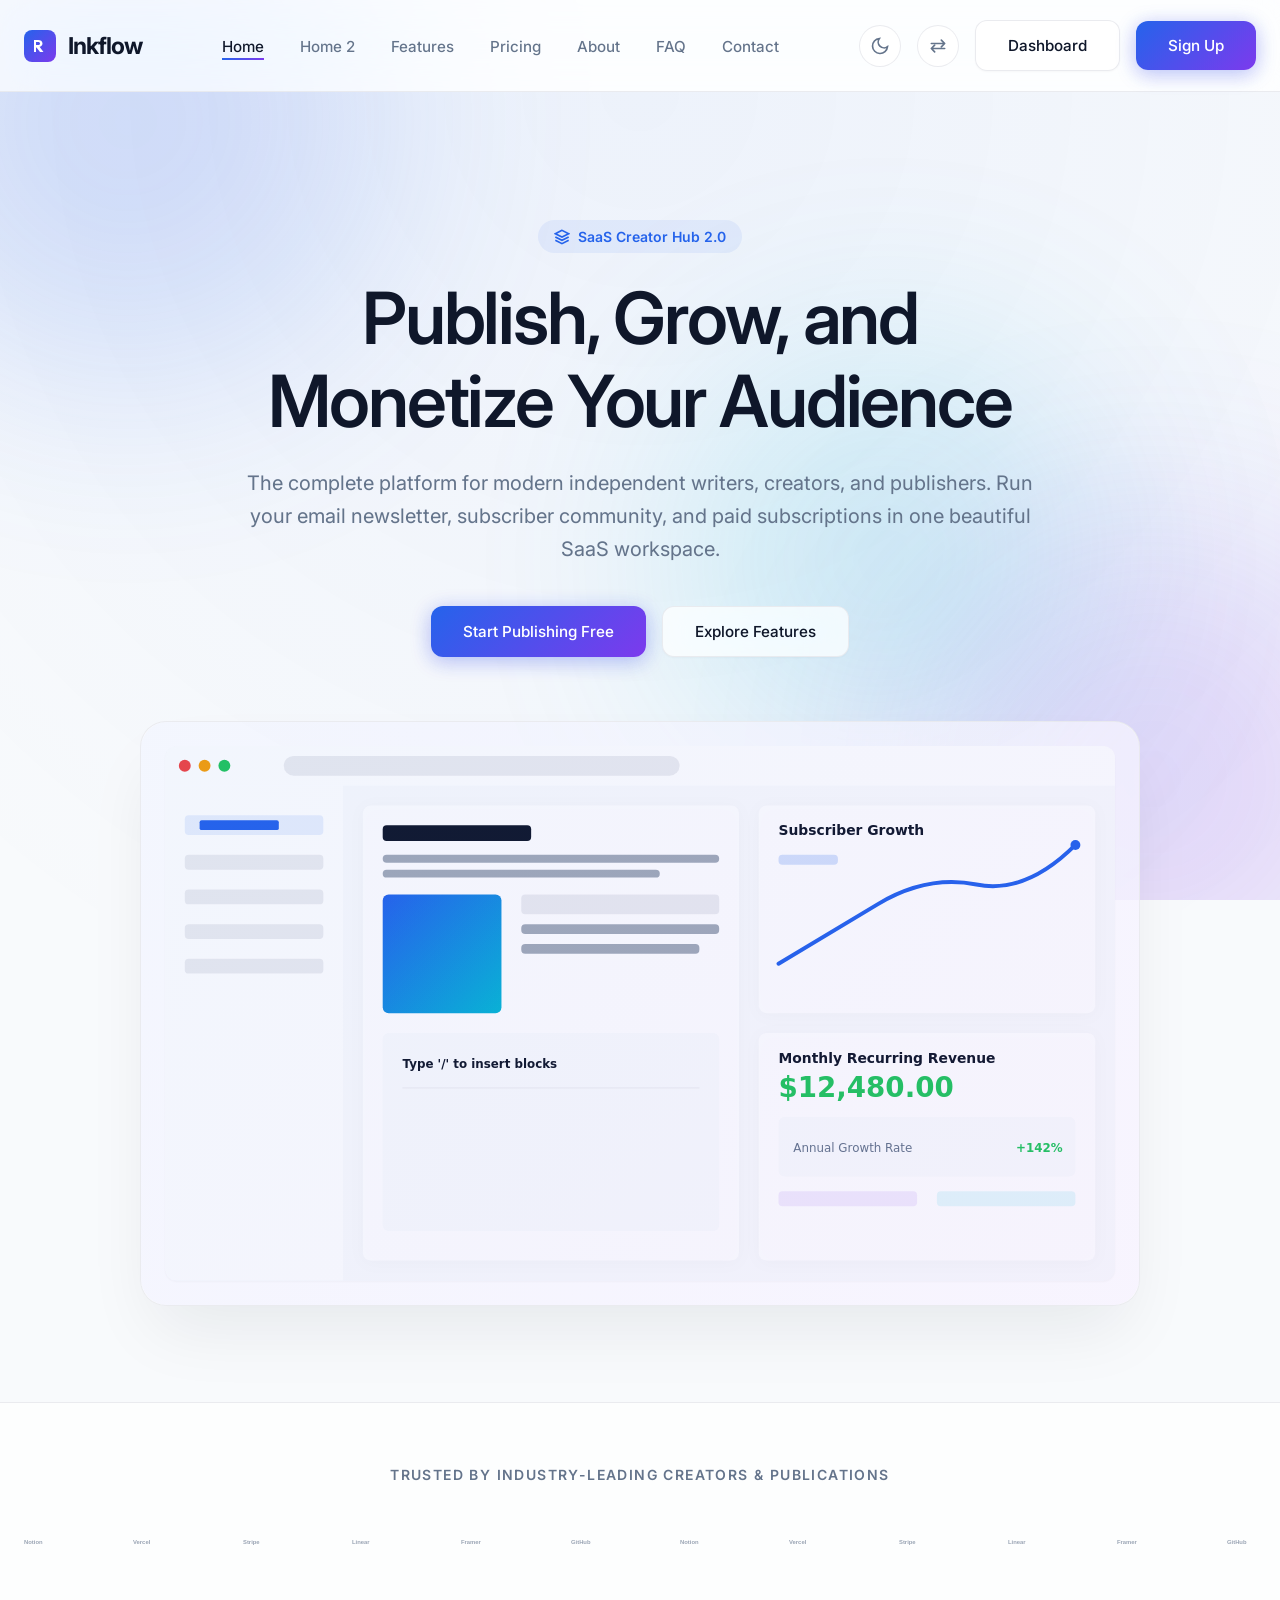
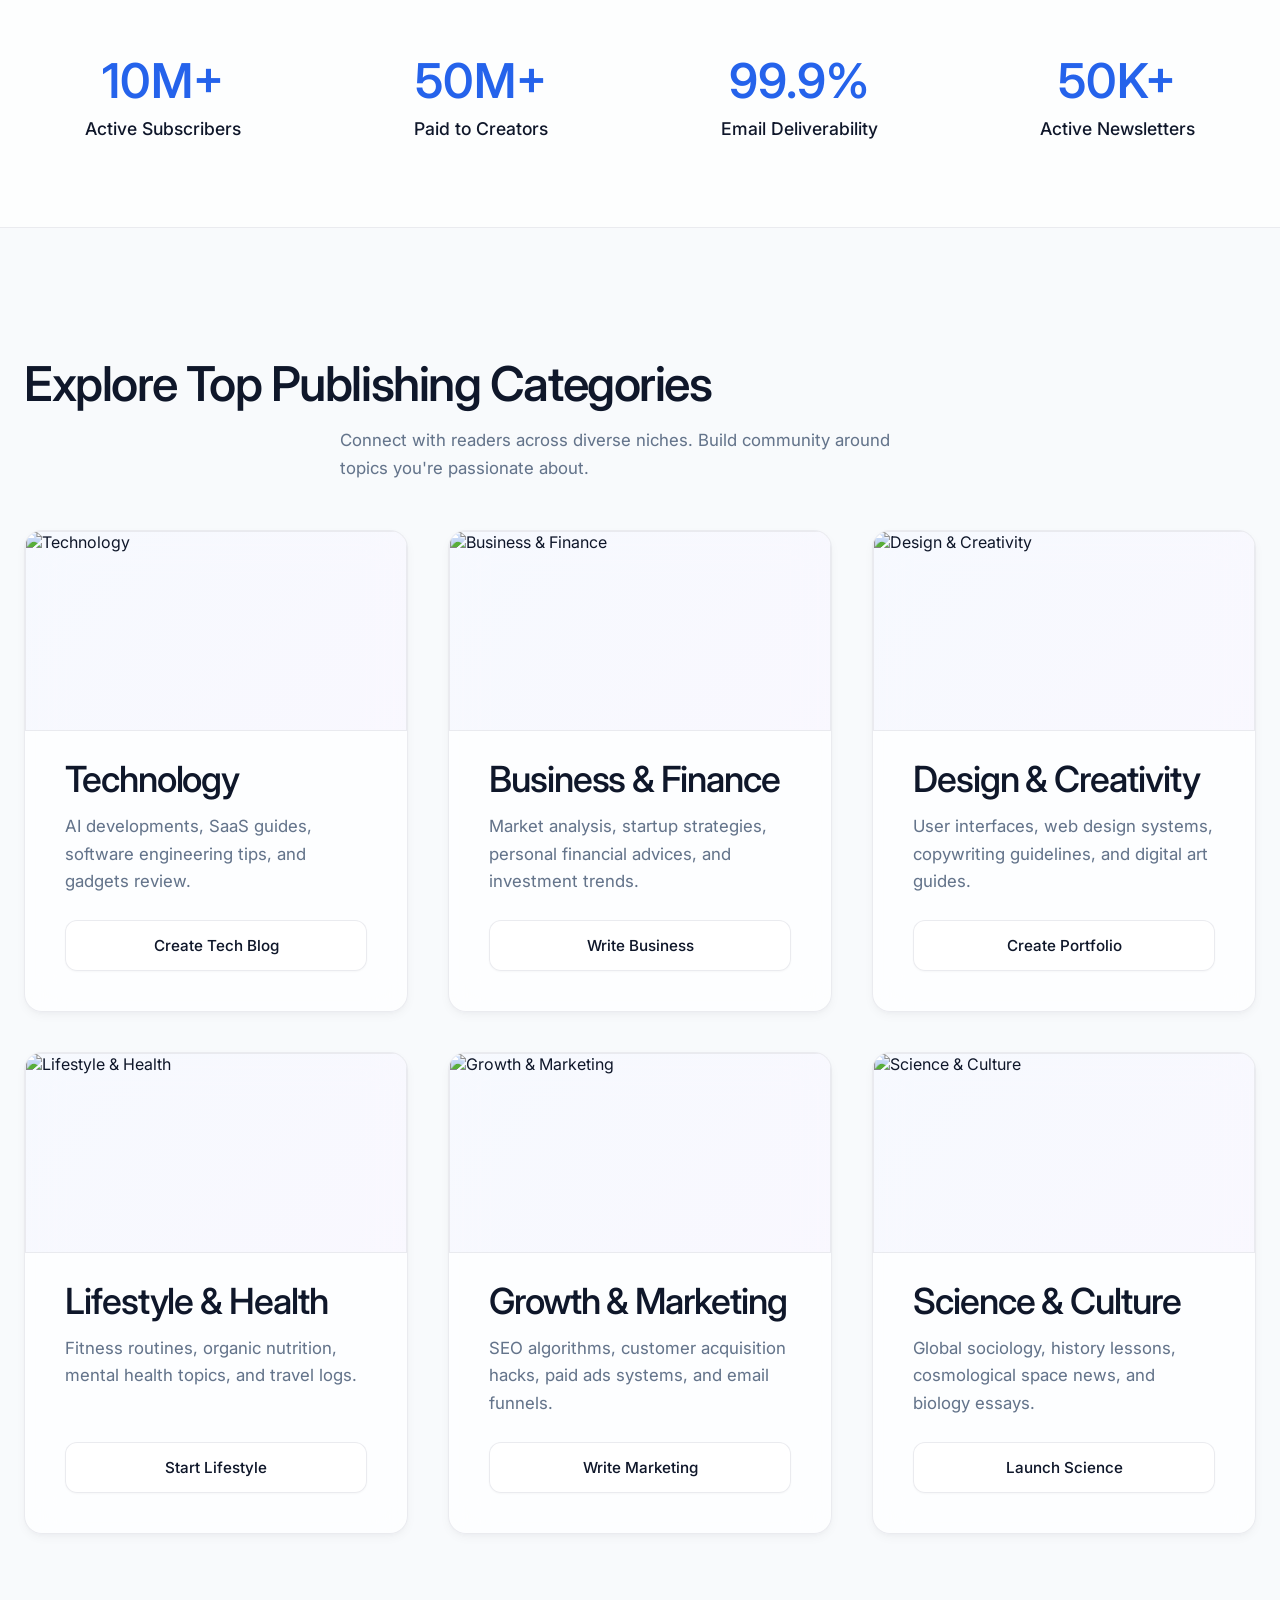
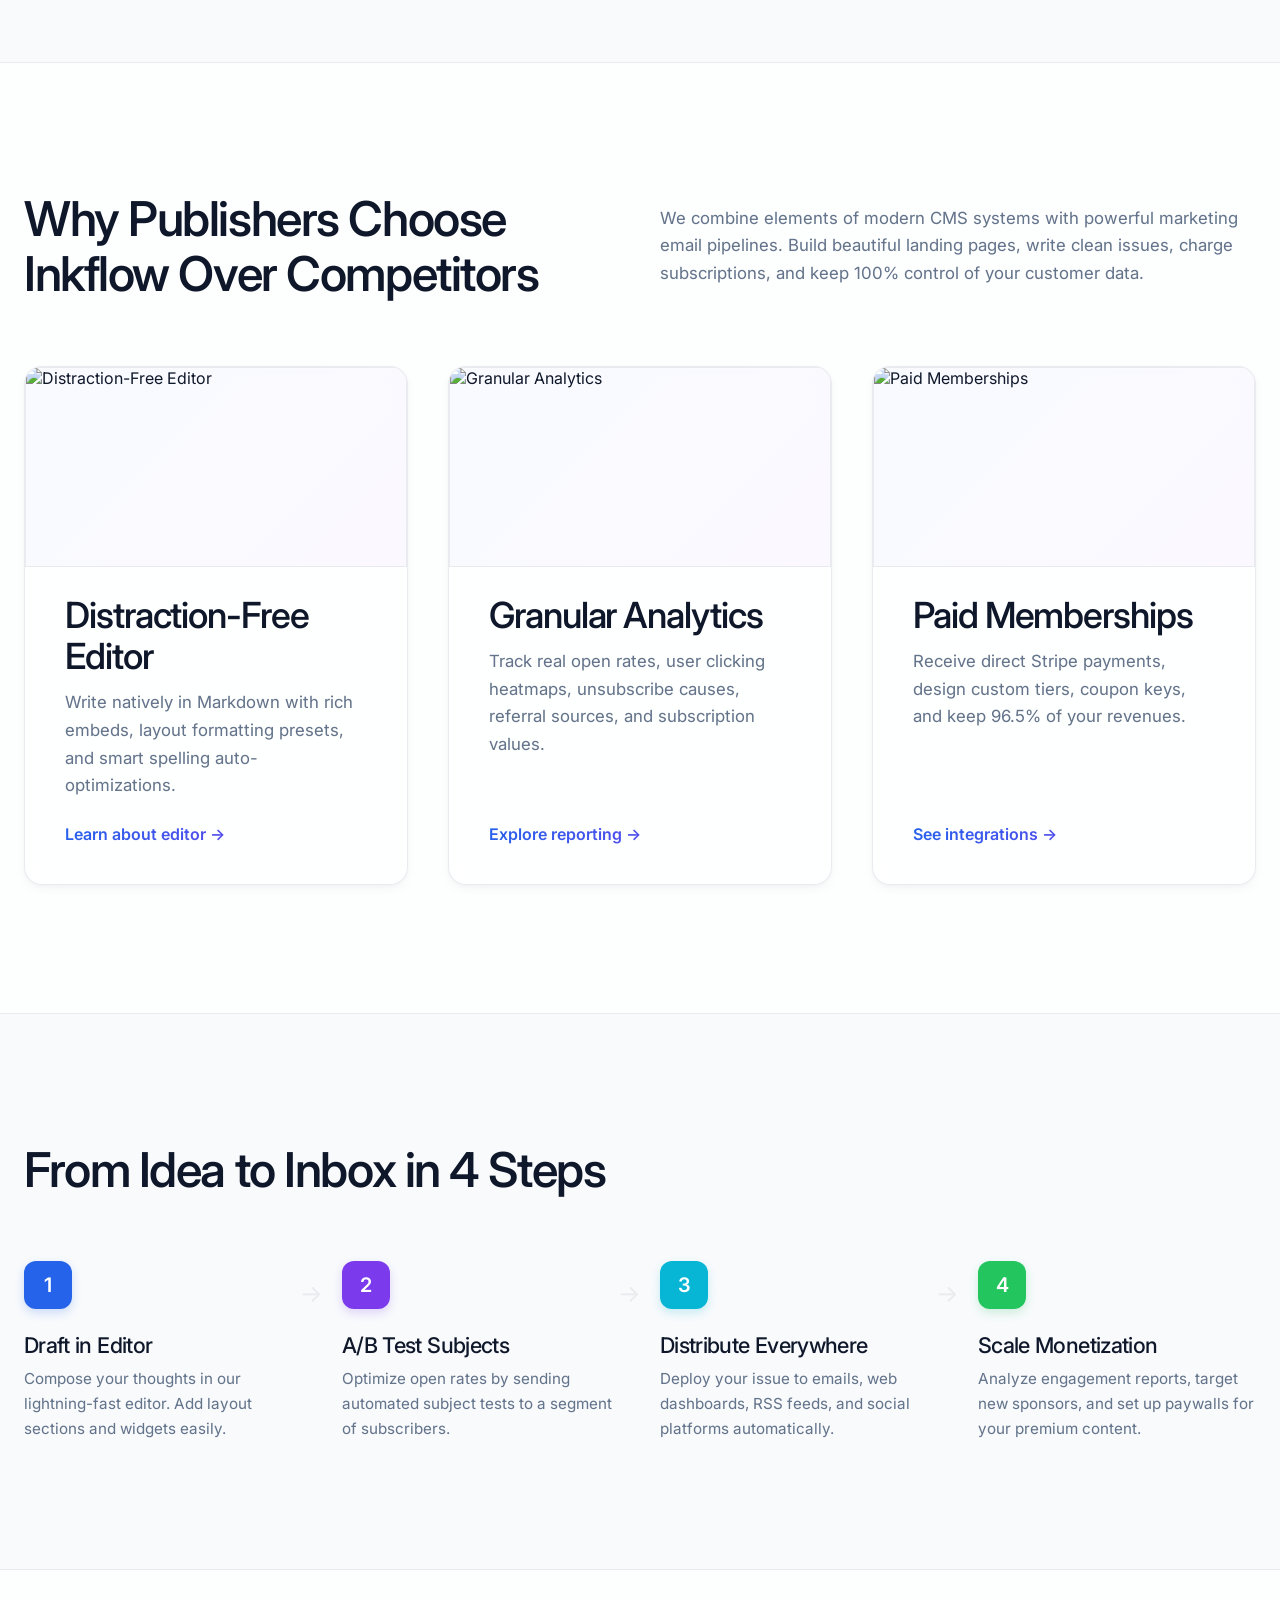
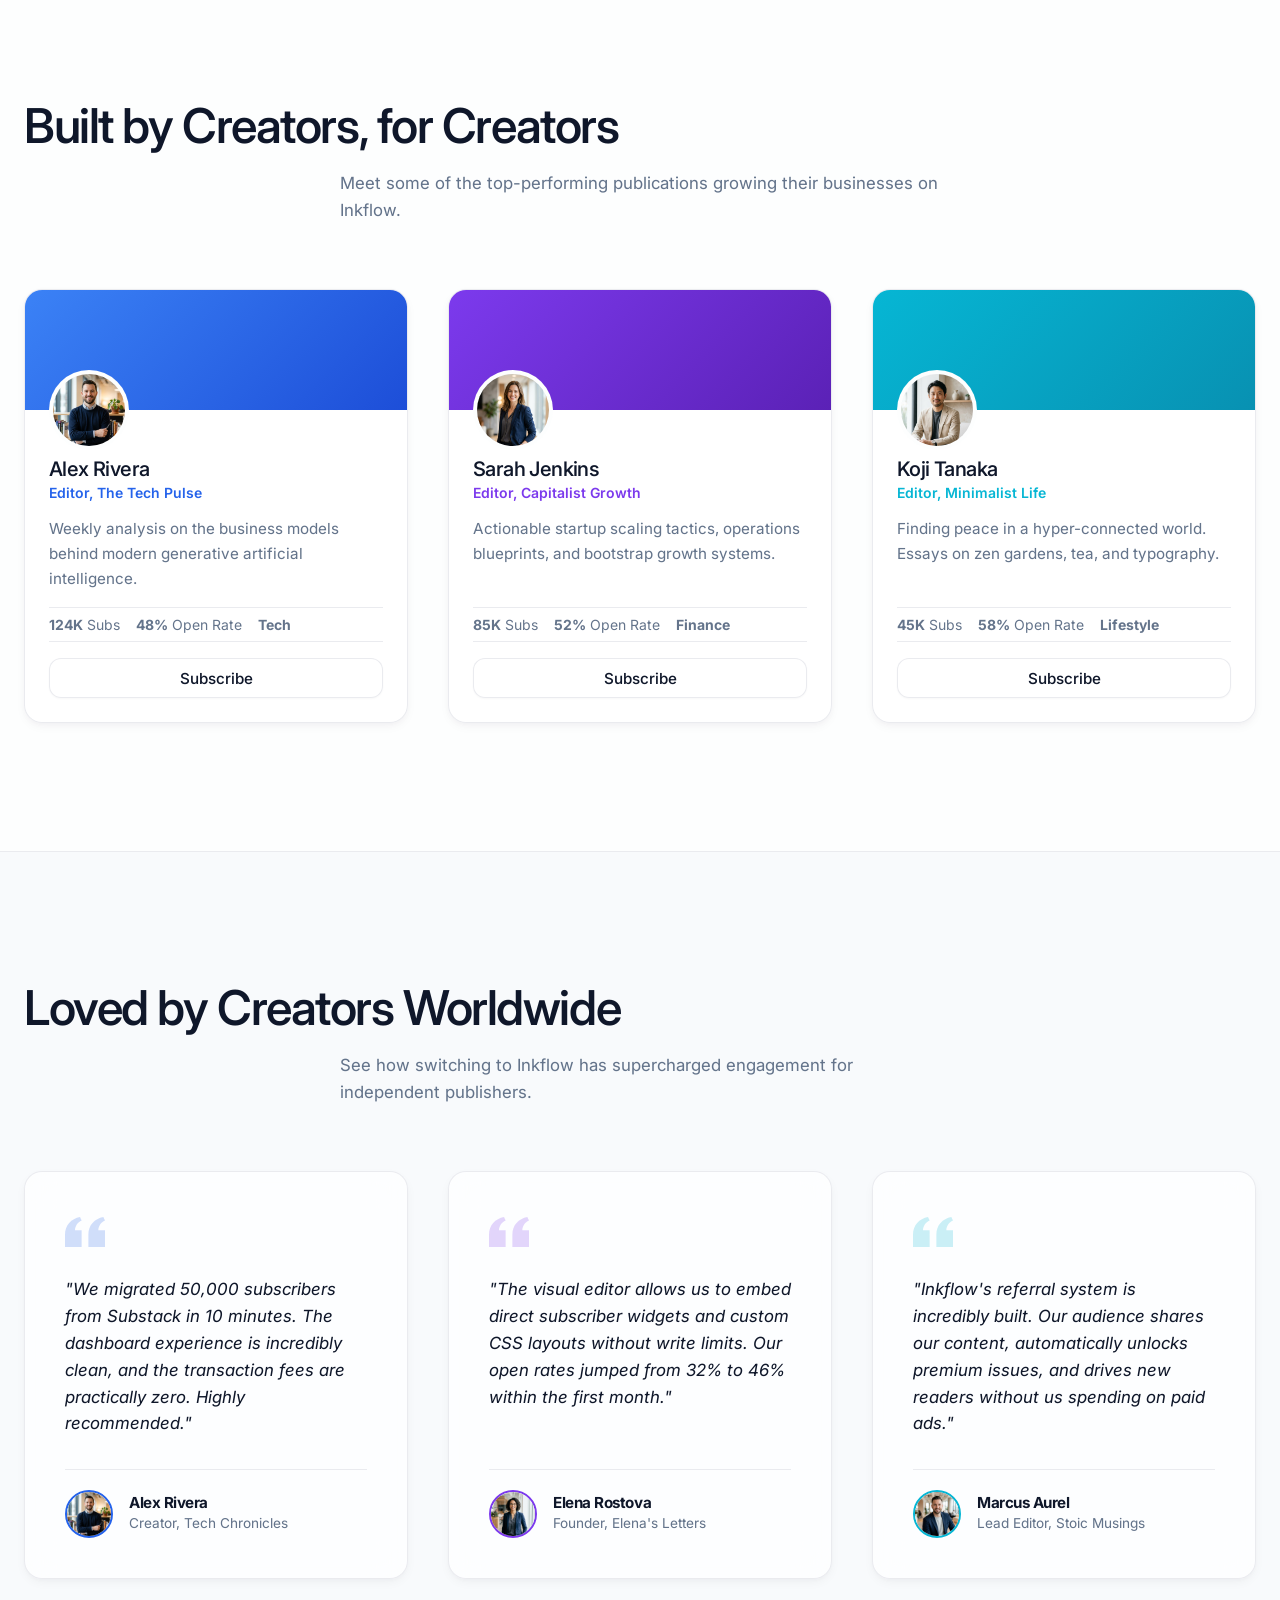
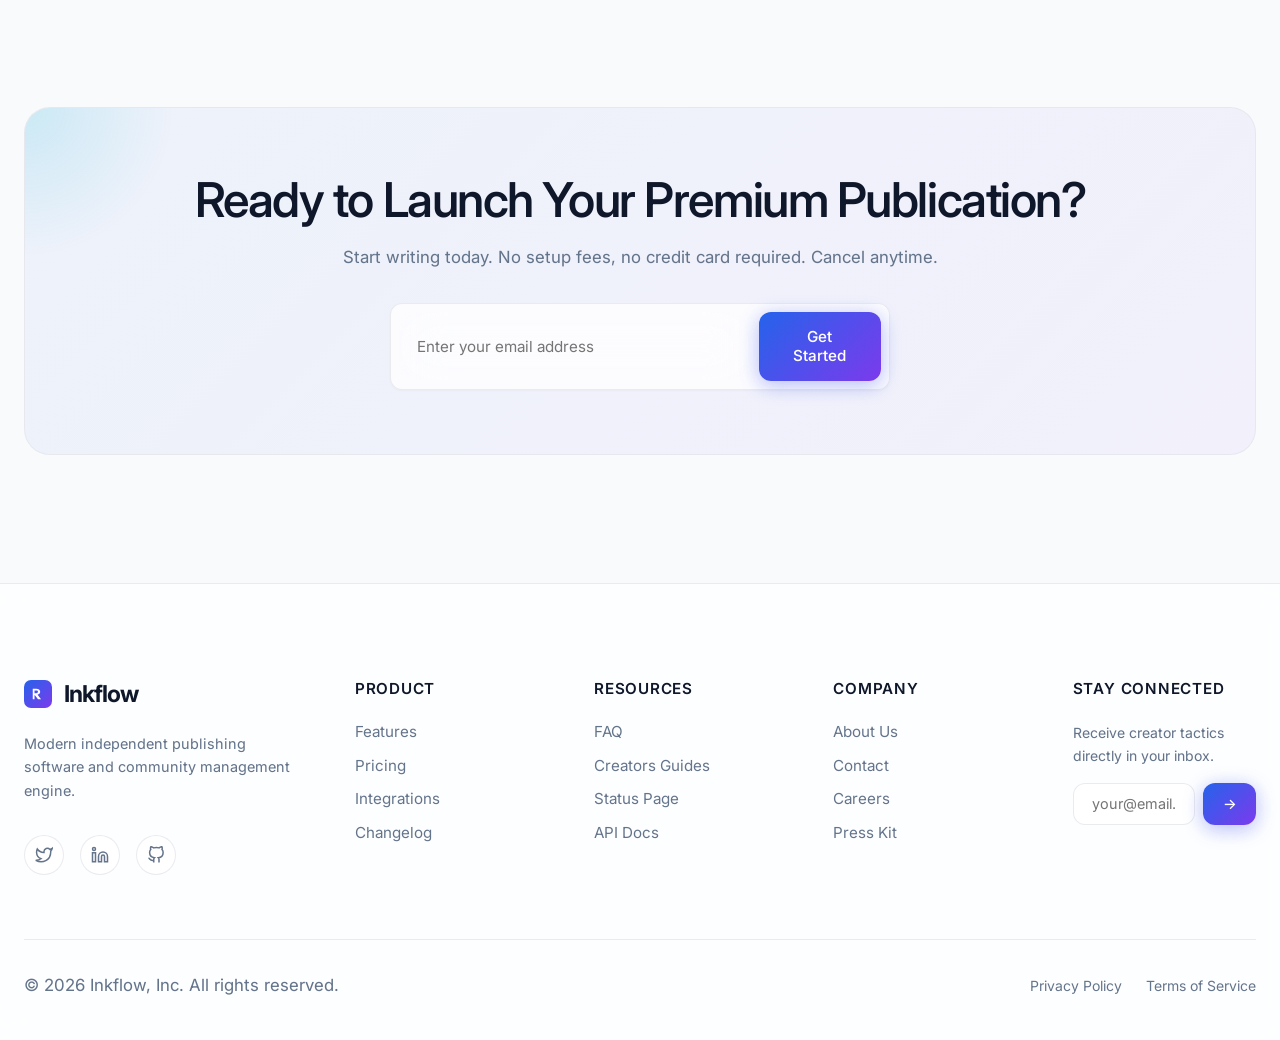
==== index.html @ e6f02c38 "Initial commit with layout fixes, favicon, collapsible dashboard sidebar, and responsive toggles" ====
<!DOCTYPE html>
<html lang="en" data-theme="light" dir="ltr">
<head>
  <meta charset="UTF-8">
  <meta name="viewport" content="width=device-width, initial-scale=1.0">
  <title>Inkflow — Premium Newsletter Publishing & Community Platform</title>
  <meta name="description" content="Design, write, distribute, and monetize your email newsletters and reader communities in a single premium workspace. Join the future of independent publishing.">
  <link rel="stylesheet" href="assets/css/style.css">
  <link rel="icon" type="image/svg+xml" href="assets/image/favicon.svg">
  <style>
    /* Unique Home Page Styles */
    .hero-section {
      padding-top: clamp(6rem, 10vw, 10rem);
      padding-bottom: clamp(4rem, 8vw, 6rem);
      text-align: center;
      position: relative;
      background: radial-gradient(circle at top, rgba(37, 99, 235, 0.05) 0%, rgba(248, 250, 252, 0) 70%);
    }
    [data-theme="dark"] .hero-section {
      background: radial-gradient(circle at top, rgba(124, 58, 237, 0.1) 0%, rgba(15, 23, 42, 0) 70%);
    }
    .hero-content {
      max-width: 800px;
      margin: 0 auto 4rem;
    }
    .hero-tagline {
      display: inline-flex;
      align-items: center;
      gap: 0.5rem;
      padding: 0.5rem 1rem;
      background-color: rgba(37, 99, 235, 0.08);
      color: var(--color-primary);
      border-radius: var(--radius-full);
      font-size: 0.875rem;
      font-weight: 600;
      margin-bottom: 1.5rem;
    }
    [data-theme="dark"] .hero-tagline {
      background-color: rgba(124, 58, 237, 0.15);
      color: var(--color-secondary);
    }
    .hero-subtitle {
      font-size: 1.25rem;
      margin-top: 1.5rem;
      margin-bottom: 2.5rem;
    }
    .hero-actions {
      display: flex;
      justify-content: center;
      gap: 1rem;
      flex-wrap: wrap;
    }
    .hero-illustration {
      max-width: 1000px;
      margin: 0 auto;
      border-radius: var(--radius-xl);
      border: 1px solid var(--color-border);
      box-shadow: var(--shadow-premium);
      background-color: var(--color-card);
      padding: 1.5rem;
      position: relative;
    }
    .hero-illustration::before {
      content: '';
      position: absolute;
      inset: 0;
      border-radius: var(--radius-xl);
      background: linear-gradient(135deg, rgba(37, 99, 235, 0.05), rgba(124, 58, 237, 0.05));
      pointer-events: none;
    }

    /* Social Proof & Stats */
    .social-proof-section {
      padding-block: 4rem;
      border-block: 1px solid var(--color-border);
      background-color: var(--color-card);
    }
    .social-proof-title {
      text-align: center;
      font-size: 0.875rem;
      text-transform: uppercase;
      letter-spacing: 0.1em;
      color: var(--color-muted);
      margin-bottom: 2.5rem;
      font-weight: 600;
    }
    .stats-grid {
      margin-top: 4rem;
      display: grid;
      grid-template-columns: repeat(auto-fit, minmax(220px, 1fr));
      gap: 2.5rem;
      text-align: center;
    }
    .stat-card {
      padding: 1.5rem;
    }
    .stat-number {
      font-size: 3rem;
      font-weight: 580;
      color: var(--color-primary);
      margin-bottom: 0.5rem;
    }
    .stat-label {
      font-weight: 500;
      color: var(--color-text);
      font-size: 1.1rem;
    }

    /* Workflow Pipeline */
    .workflow-grid {
      display: grid;
      grid-template-columns: repeat(auto-fit, minmax(240px, 1fr));
      gap: 2.5rem;
      position: relative;
    }
    .workflow-step {
      position: relative;
    }
    .workflow-step::after {
      content: '→';
      position: absolute;
      top: 2rem;
      right: -1.25rem;
      font-size: 1.5rem;
      color: var(--color-border);
      transform: translateY(-50%);
    }
    html[dir="rtl"] .workflow-step::after {
      content: '←';
      right: auto;
      left: -1.25rem;
    }
    .workflow-step:last-child::after {
      display: none;
    }
    @media (max-width: 768px) {
      .workflow-step::after {
        display: none;
      }
    }
    .workflow-number {
      width: 48px;
      height: 48px;
      border-radius: var(--radius-md);
      background-color: var(--color-primary);
      color: #FFFFFF;
      display: flex;
      align-items: center;
      justify-content: center;
      font-weight: 600;
      font-size: 1.25rem;
      margin-bottom: 1.5rem;
      box-shadow: 0 4px 10px rgba(37, 99, 235, 0.2);
    }
    .workflow-step:nth-child(2) .workflow-number {
      background-color: var(--color-secondary);
      box-shadow: 0 4px 10px rgba(124, 58, 237, 0.2);
    }
    .workflow-step:nth-child(3) .workflow-number {
      background-color: var(--color-accent);
      box-shadow: 0 4px 10px rgba(6, 182, 212, 0.2);
    }
    .workflow-step:nth-child(4) .workflow-number {
      background-color: var(--color-success);
      box-shadow: 0 4px 10px rgba(34, 197, 94, 0.2);
    }

    /* Creator Profile Cards */
    .creator-card {
      background-color: var(--color-card);
      border: 1px solid var(--color-border);
      border-radius: var(--radius-lg);
      overflow: hidden;
      box-shadow: var(--shadow-md);
      transition: transform var(--transition-normal), box-shadow var(--transition-normal);
      display: flex;
      flex-direction: column;
    }
    .creator-card:hover {
      transform: translateY(-6px);
      box-shadow: var(--shadow-xl);
    }
    .creator-banner {
      height: 120px;
      background: linear-gradient(135deg, var(--color-primary), var(--color-secondary));
      position: relative;
    }
    .creator-avatar-container {
      width: 80px;
      height: 80px;
      border-radius: var(--radius-full);
      border: 4px solid var(--color-card);
      position: absolute;
      bottom: -40px;
      left: 1.5rem;
      overflow: hidden;
      background-color: var(--color-bg);
    }
    html[dir="rtl"] .creator-avatar-container {
      left: auto;
      right: 1.5rem;
    }
    .creator-avatar-container img {
      width: 100%;
      height: 100%;
      object-fit: cover;
    }
    .creator-info {
      padding: 3rem 1.5rem 1.5rem;
      flex-grow: 1;
      display: flex;
      flex-direction: column;
      justify-content: space-between;
    }
    .creator-meta {
      display: flex;
      gap: 1rem;
      margin-block: 1rem;
      font-size: 0.875rem;
      color: var(--color-muted);
      border-block: 1px solid var(--color-border);
      padding-block: 0.5rem;
    }

    /* Newsletter CTA */
    .glass-cta {
      background: linear-gradient(135deg, rgba(37, 99, 235, 0.05), rgba(124, 58, 237, 0.05));
      border: 1px solid var(--color-border);
      border-radius: var(--radius-xl);
      padding: 4rem 2rem;
      text-align: center;
      position: relative;
      overflow: hidden;
    }
    .glass-cta::before {
      content: '';
      position: absolute;
      width: 300px;
      height: 300px;
      border-radius: var(--radius-full);
      background: radial-gradient(circle, var(--color-accent) 0%, rgba(6, 182, 212, 0) 70%);
      top: -150px;
      left: -150px;
      opacity: 0.15;
    }
    .cta-input-group {
      display: flex;
      gap: 0.5rem;
      max-width: 500px;
      margin: 2rem auto 0;
      background-color: var(--color-card);
      padding: 0.5rem;
      border-radius: var(--radius-md);
      border: 1px solid var(--color-border);
      box-shadow: var(--shadow-sm);
    }
    .cta-input-group .form-control {
      border: none;
      background: none;
    }
    .cta-input-group .form-control:focus {
      box-shadow: none;
    }
    @media (max-width: 576px) {
      .cta-input-group {
        flex-direction: column;
        background: none;
        border: none;
        padding: 0;
        gap: 1rem;
      }
      .cta-input-group .form-control {
        background-color: var(--color-card);
        border: 1px solid var(--color-border);
        border-radius: var(--radius-md);
        padding: 0.85rem;
      }
    }
  </style>
</head>
<body>

  <!-- Backdrop for Mobile Drawer -->
  <div class="backdrop"></div>

  <!-- STICKY HEADER -->
  <header class="sticky-header">
    <div class="container flex-between">
      <a href="index.html" class="nav-logo">
        <svg viewBox="0 0 32 32" fill="none" xmlns="http://www.w3.org/2000/svg">
          <rect width="32" height="32" rx="8" fill="url(#logoGrad)" />
          <path d="M10 22V10H14C16.5 10 18.5 11 18.5 13.5C18.5 15.5 17 16.5 15.5 16.8L19.5 22H16L12.5 17.5H12V22H10ZM12 15H14C15.2 15 16 14.5 16 13.5C16 12.5 15.2 12 14 12H12V15Z" fill="#FFFFFF" />
          <defs>
            <linearGradient id="logoGrad" x1="0" y1="0" x2="32" y2="32" gradientUnits="userSpaceOnUse">
              <stop stop-color="#2563EB" />
              <stop offset="1" stop-color="#7C3AED" />
            </linearGradient>
          </defs>
        </svg>
        <span>Inkflow</span>
      </a>

      <nav>
        <ul class="nav-links">
          <li><a href="index.html" class="nav-link active">Home</a></li>
          <li><a href="home2.html" class="nav-link">Home 2</a></li>
          <li><a href="features.html" class="nav-link">Features</a></li>
          <li><a href="pricing.html" class="nav-link">Pricing</a></li>
          <li><a href="about.html" class="nav-link">About</a></li>
          <li><a href="faq.html" class="nav-link">FAQ</a></li>
          <li><a href="contact.html" class="nav-link">Contact</a></li>
        </ul>
      </nav>

      <div class="nav-actions">
        <button class="toggle-btn theme-toggle-btn" aria-label="Toggle Theme">
          <svg class="sun-icon" viewBox="0 0 24 24" fill="none" stroke="currentColor" stroke-width="2" style="display:none; width:20px; height:20px;">
            <circle cx="12" cy="12" r="5"></circle>
            <line x1="12" y1="1" x2="12" y2="3"></line>
            <line x1="12" y1="21" x2="12" y2="23"></line>
            <line x1="4.22" y1="4.22" x2="5.64" y2="5.64"></line>
            <line x1="18.36" y1="18.36" x2="19.78" y2="19.78"></line>
            <line x1="1" y1="12" x2="3" y2="12"></line>
            <line x1="21" y1="12" x2="23" y2="12"></line>
            <line x1="4.22" y1="19.78" x2="5.64" y2="18.36"></line>
            <line x1="18.36" y1="5.64" x2="19.78" y2="4.22"></line>
          </svg>
          <svg class="moon-icon" viewBox="0 0 24 24" fill="none" stroke="currentColor" stroke-width="2" style="width:20px; height:20px;">
            <path d="M21 12.79A9 9 0 1 1 11.21 3 7 7 0 0 0 21 12.79z"></path>
          </svg>
        </button>

        <button class="toggle-btn rtl-toggle-btn" aria-label="Switch to RTL">
          <svg class="rtl-icon" viewBox="0 0 24 24" fill="none" stroke="currentColor" stroke-width="2" stroke-linecap="round" stroke-linejoin="round" style="width: 20px; height: 20px;">
            <path d="M4 9h16M16 5l4 4-4 4" />
            <path d="M20 15H4M8 11l-4 4 4 4" />
          </svg>
          <span class="rtl-label sr-only">AR</span>
        </button>

        <a href="dashboard.html" class="btn btn-secondary">Dashboard</a>
        <a href="signup.html" class="btn btn-primary">Sign Up</a>

        <!-- Hamburger Icon for Mobile -->
        <div class="hamburger-menu">
          <span></span>
          <span></span>
          <span></span>
        </div>
      </div>
    </div>
  </header>

  <!-- MOBILE NAV DRAWER -->
  <div class="mobile-drawer">
    <ul class="mobile-drawer-links">
      <li><a href="index.html" class="mobile-drawer-link active">Home</a></li>
      <li><a href="home2.html" class="mobile-drawer-link">Home 2</a></li>
      <li><a href="features.html" class="mobile-drawer-link">Features</a></li>
      <li><a href="pricing.html" class="mobile-drawer-link">Pricing</a></li>
      <li><a href="about.html" class="mobile-drawer-link">About</a></li>
      <li><a href="faq.html" class="mobile-drawer-link">FAQ</a></li>
      <li><a href="contact.html" class="mobile-drawer-link">Contact</a></li>
    </ul>
    <div class="mobile-drawer-actions">
      <a href="dashboard.html" class="btn btn-secondary" style="width: 100%;">Dashboard</a>
      <a href="signup.html" class="btn btn-primary" style="width: 100%;">Sign Up</a>
    </div>
  </div>

  <!-- MAIN CONTENT -->
  <main>

    <!-- SECTION 1: HERO BANNER -->
    <section class="hero-section">
      <div class="container">
        <div class="hero-content reveal">
          <span class="hero-tagline">
            <svg viewBox="0 0 24 24" fill="none" stroke="currentColor" stroke-width="2.5" style="width:16px; height:16px;">
              <path d="M12 2L2 7l10 5 10-5-10-5zM2 17l10 5 10-5M2 12l10 5 10-5"></path>
            </svg>
            SaaS Creator Hub 2.0
          </span>
          <h1>Publish, Grow, and Monetize Your Audience</h1>
          <p class="hero-subtitle">
            The complete platform for modern independent writers, creators, and publishers. Run your email newsletter, subscriber community, and paid subscriptions in one beautiful SaaS workspace.
          </p>
          <div class="hero-actions">
            <a href="signup.html" class="btn btn-primary">Start Publishing Free</a>
            <a href="features.html" class="btn btn-secondary">Explore Features</a>
          </div>
        </div>

        <!-- Inline SVG Dashboard Graphic (Hero Mockup) -->
        <div class="hero-illustration reveal-scale">
          <svg viewBox="0 0 960 540" fill="none" xmlns="http://www.w3.org/2000/svg" style="border-radius: var(--radius-md); box-shadow: var(--shadow-sm); background-color: var(--color-bg); width: 100%;">
            <!-- Header bar -->
            <rect width="960" height="40" fill="var(--color-card)" />
            <circle cx="20" cy="20" r="6" fill="#EF4444" />
            <circle cx="40" cy="20" r="6" fill="#F59E0B" />
            <circle cx="60" cy="20" r="6" fill="#22C55E" />
            <rect x="120" y="10" width="400" height="20" rx="10" fill="var(--color-border)" />
            <!-- Main Content Area -->
            <!-- Sidebar -->
            <rect y="40" width="180" height="500" fill="var(--color-card)" />
            <rect x="20" y="70" width="140" height="20" rx="4" fill="var(--color-primary)" opacity="0.1" />
            <rect x="35" y="75" width="80" height="10" rx="2" fill="var(--color-primary)" />
            <rect x="20" y="110" width="140" height="15" rx="4" fill="var(--color-border)" />
            <rect x="20" y="145" width="140" height="15" rx="4" fill="var(--color-border)" />
            <rect x="20" y="180" width="140" height="15" rx="4" fill="var(--color-border)" />
            <rect x="20" y="215" width="140" height="15" rx="4" fill="var(--color-border)" />
            <!-- Charts and Workspace -->
            <!-- Left Card: Editor panel -->
            <rect x="200" y="60" width="380" height="460" rx="8" fill="var(--color-card)" filter="drop-shadow(0 2px 8px rgba(0,0,0,0.03))" />
            <rect x="220" y="80" width="150" height="16" rx="4" fill="var(--color-text)" />
            <rect x="220" y="110" width="340" height="8" rx="4" fill="var(--color-muted)" opacity="0.6" />
            <rect x="220" y="125" width="280" height="8" rx="4" fill="var(--color-muted)" opacity="0.6" />
            <!-- Interactive elements visual -->
            <rect x="220" y="150" width="120" height="120" rx="6" fill="url(#heroWidgetGrad)" />
            <rect x="360" y="150" width="200" height="20" rx="4" fill="var(--color-border)" />
            <rect x="360" y="180" width="200" height="10" rx="4" fill="var(--color-muted)" opacity="0.6" />
            <rect x="360" y="200" width="180" height="10" rx="4" fill="var(--color-muted)" opacity="0.6" />
            
            <rect x="220" y="290" width="340" height="200" rx="6" fill="var(--color-bg)" />
            <text x="240" y="325" font-family="system-ui" font-size="12" font-weight="600" fill="var(--color-text)">Type '/' to insert blocks</text>
            <rect x="240" y="345" width="300" height="1" fill="var(--color-border)" />
            <!-- Right Card: Analytics -->
            <rect x="600" y="60" width="340" height="210" rx="8" fill="var(--color-card)" filter="drop-shadow(0 2px 8px rgba(0,0,0,0.03))" />
            <text x="620" y="90" font-family="system-ui" font-size="14" font-weight="600" fill="var(--color-text)">Subscriber Growth</text>
            <rect x="620" y="110" width="60" height="10" rx="4" fill="var(--color-primary)" opacity="0.2" />
            <!-- Chart line simulation -->
            <path d="M 620 220 Q 670 190 720 160 T 820 140 T 920 100" fill="none" stroke="var(--color-primary)" stroke-width="4" stroke-linecap="round" />
            <circle cx="920" cy="100" r="5" fill="var(--color-primary)" />
            
            <!-- Bottom Right Card: Monetization details -->
            <rect x="600" y="290" width="340" height="230" rx="8" fill="var(--color-card)" filter="drop-shadow(0 2px 8px rgba(0,0,0,0.03))" />
            <text x="620" y="320" font-family="system-ui" font-size="14" font-weight="600" fill="var(--color-text)">Monthly Recurring Revenue</text>
            <text x="620" y="355" font-family="system-ui" font-size="28" font-weight="700" fill="var(--color-success)">$12,480.00</text>
            <rect x="620" y="375" width="300" height="60" rx="6" fill="var(--color-bg)" />
            <text x="635" y="410" font-family="system-ui" font-size="12" fill="var(--color-muted)">Annual Growth Rate</text>
            <text x="860" y="410" font-family="system-ui" font-size="12" font-weight="600" fill="var(--color-success)">+142%</text>
            <rect x="620" y="450" width="140" height="15" rx="4" fill="var(--color-secondary)" opacity="0.1" />
            <rect x="780" y="450" width="140" height="15" rx="4" fill="var(--color-accent)" opacity="0.1" />

            <defs>
              <linearGradient id="heroWidgetGrad" x1="0" y1="0" x2="1" y2="1">
                <stop stop-color="var(--color-primary)" />
                <stop offset="1" stop-color="var(--color-accent)" />
              </linearGradient>
            </defs>
          </svg>
        </div>
      </div>
    </section>

    <!-- SECTION 2: TRUSTED BY & STATISTICS -->
    <section class="social-proof-section">
      <div class="container">
        <h2 class="social-proof-title">Trusted by industry-leading creators & publications</h2>
        <div class="marquee-container reveal">
          <div class="marquee-content">
            <!-- Logos -->
            <svg viewBox="0 0 100 40" style="width:100px; height:40px;"><text x="0" y="25" font-family="sans-serif" font-weight="bold" font-size="20">Notion</text></svg>
            <svg viewBox="0 0 100 40" style="width:100px; height:40px;"><text x="0" y="25" font-family="sans-serif" font-weight="bold" font-size="20">Vercel</text></svg>
            <svg viewBox="0 0 100 40" style="width:100px; height:40px;"><text x="0" y="25" font-family="sans-serif" font-weight="bold" font-size="20">Stripe</text></svg>
            <svg viewBox="0 0 100 40" style="width:100px; height:40px;"><text x="0" y="25" font-family="sans-serif" font-weight="bold" font-size="20">Linear</text></svg>
            <svg viewBox="0 0 100 40" style="width:100px; height:40px;"><text x="0" y="25" font-family="sans-serif" font-weight="bold" font-size="20">Framer</text></svg>
            <svg viewBox="0 0 100 40" style="width:100px; height:40px;"><text x="0" y="25" font-family="sans-serif" font-weight="bold" font-size="20">GitHub</text></svg>
            <!-- Duplicate for infinite effect -->
            <svg viewBox="0 0 100 40" style="width:100px; height:40px;"><text x="0" y="25" font-family="sans-serif" font-weight="bold" font-size="20">Notion</text></svg>
            <svg viewBox="0 0 100 40" style="width:100px; height:40px;"><text x="0" y="25" font-family="sans-serif" font-weight="bold" font-size="20">Vercel</text></svg>
            <svg viewBox="0 0 100 40" style="width:100px; height:40px;"><text x="0" y="25" font-family="sans-serif" font-weight="bold" font-size="20">Stripe</text></svg>
            <svg viewBox="0 0 100 40" style="width:100px; height:40px;"><text x="0" y="25" font-family="sans-serif" font-weight="bold" font-size="20">Linear</text></svg>
            <svg viewBox="0 0 100 40" style="width:100px; height:40px;"><text x="0" y="25" font-family="sans-serif" font-weight="bold" font-size="20">Framer</text></svg>
            <svg viewBox="0 0 100 40" style="width:100px; height:40px;"><text x="0" y="25" font-family="sans-serif" font-weight="bold" font-size="20">GitHub</text></svg>
          </div>
        </div>

        <div class="stats-grid">
          <div class="stat-card reveal">
            <div class="stat-number counter-val" data-target="10" data-suffix="M+">0</div>
            <div class="stat-label">Active Subscribers</div>
          </div>
          <div class="stat-card reveal">
            <div class="stat-number counter-val" data-target="50" data-suffix="M+">0</div>
            <div class="stat-label">Paid to Creators</div>
          </div>
          <div class="stat-card reveal">
            <div class="stat-number counter-val" data-target="99" data-suffix=".9%">0</div>
            <div class="stat-label">Email Deliverability</div>
          </div>
          <div class="stat-card reveal">
            <div class="stat-number counter-val" data-target="50" data-suffix="K+">0</div>
            <div class="stat-label">Active Newsletters</div>
          </div>
        </div>
      </div>
    </section>

    <!-- SECTION 3: FEATURED CATEGORIES -->
    <section class="section-spacing">
      <div class="container text-center">
        <h2 class="reveal">Explore Top Publishing Categories</h2>
        <p class="reveal" style="max-width: 600px; margin: 1rem auto 3rem;">
          Connect with readers across diverse niches. Build community around topics you're passionate about.
        </p>
        <div class="grid-3 card-equal-height-grid">
          <!-- Card 1 -->
          <div class="premium-card reveal">
            <div>
              <div class="card-illustration">
                <img src="https://images.unsplash.com/photo-1518770660439-4636190af475?auto=format&fit=crop&w=600&q=80" alt="Technology" loading="lazy">
              </div>
              <h3>Technology</h3>
              <p style="margin-top:0.75rem;">AI developments, SaaS guides, software engineering tips, and gadgets review.</p>
            </div>
            <a href="signup.html" class="btn btn-secondary" style="margin-top:1.5rem; width:100%;">Create Tech Blog</a>
          </div>
          <!-- Card 2 -->
          <div class="premium-card reveal">
            <div>
              <div class="card-illustration">
                <img src="https://images.unsplash.com/photo-1460925895917-afdab827c52f?auto=format&fit=crop&w=600&q=80" alt="Business & Finance" loading="lazy">
              </div>
              <h3>Business & Finance</h3>
              <p style="margin-top:0.75rem;">Market analysis, startup strategies, personal financial advices, and investment trends.</p>
            </div>
            <a href="signup.html" class="btn btn-secondary" style="margin-top:1.5rem; width:100%;">Write Business</a>
          </div>
          <!-- Card 3 -->
          <div class="premium-card reveal">
            <div>
              <div class="card-illustration">
                <img src="https://images.unsplash.com/photo-1507238691740-187a5b1d37b8?auto=format&fit=crop&w=600&q=80" alt="Design & Creativity" loading="lazy">
              </div>
              <h3>Design & Creativity</h3>
              <p style="margin-top:0.75rem;">User interfaces, web design systems, copywriting guidelines, and digital art guides.</p>
            </div>
            <a href="signup.html" class="btn btn-secondary" style="margin-top:1.5rem; width:100%;">Create Portfolio</a>
          </div>
          <!-- Card 4 -->
          <div class="premium-card reveal">
            <div>
              <div class="card-illustration">
                <img src="https://images.unsplash.com/photo-1545205597-3d9d02c29597?auto=format&fit=crop&w=600&q=80" alt="Lifestyle & Health" loading="lazy">
              </div>
              <h3>Lifestyle & Health</h3>
              <p style="margin-top:0.75rem;">Fitness routines, organic nutrition, mental health topics, and travel logs.</p>
            </div>
            <a href="signup.html" class="btn btn-secondary" style="margin-top:1.5rem; width:100%;">Start Lifestyle</a>
          </div>
          <!-- Card 5 -->
          <div class="premium-card reveal">
            <div>
              <div class="card-illustration">
                <img src="https://images.unsplash.com/photo-1551836022-d5d88e9218df?auto=format&fit=crop&w=600&q=80" alt="Growth & Marketing" loading="lazy">
              </div>
              <h3>Growth & Marketing</h3>
              <p style="margin-top:0.75rem;">SEO algorithms, customer acquisition hacks, paid ads systems, and email funnels.</p>
            </div>
            <a href="signup.html" class="btn btn-secondary" style="margin-top:1.5rem; width:100%;">Write Marketing</a>
          </div>
          <!-- Card 6 -->
          <div class="premium-card reveal">
            <div>
              <div class="card-illustration">
                <img src="https://images.unsplash.com/photo-1451187580459-43490279c0fa?auto=format&fit=crop&w=600&q=80" alt="Science & Culture" loading="lazy">
              </div>
              <h3>Science & Culture</h3>
              <p style="margin-top:0.75rem;">Global sociology, history lessons, cosmological space news, and biology essays.</p>
            </div>
            <a href="signup.html" class="btn btn-secondary" style="margin-top:1.5rem; width:100%;">Launch Science</a>
          </div>
        </div>
      </div>
    </section>

    <!-- SECTION 4: WHY CHOOSE US -->
    <section class="section-spacing" style="background-color: var(--color-card); border-block: 1px solid var(--color-border);">
      <div class="container">
        <div class="grid-2" style="align-items: center; margin-bottom: 4rem;">
          <div class="reveal-left">
            <h2>Why Publishers Choose Inkflow Over Competitors</h2>
          </div>
          <div class="reveal-right">
            <p>We combine elements of modern CMS systems with powerful marketing email pipelines. Build beautiful landing pages, write clean issues, charge subscriptions, and keep 100% control of your customer data.</p>
          </div>
        </div>

        <div class="grid-3 card-equal-height-grid">
          <div class="premium-card reveal">
            <div>
              <div class="card-illustration">
                <img src="https://images.unsplash.com/photo-1455390582262-044cdead277a?auto=format&fit=crop&w=600&q=80" alt="Distraction-Free Editor" loading="lazy">
              </div>
              <h3>Distraction-Free Editor</h3>
              <p style="margin-top:0.75rem;">Write natively in Markdown with rich embeds, layout formatting presets, and smart spelling auto-optimizations.</p>
            </div>
            <a href="features.html" class="text-gradient-primary" style="font-weight:600; margin-top:1.5rem; display:inline-flex; align-items:center; gap:0.25rem;">Learn about editor <span class="rtl-icon-flip">→</span></a>
          </div>

          <div class="premium-card reveal">
            <div>
              <div class="card-illustration">
                <img src="https://images.unsplash.com/photo-1551288049-bebda4e38f71?auto=format&fit=crop&w=600&q=80" alt="Granular Analytics" loading="lazy">
              </div>
              <h3>Granular Analytics</h3>
              <p style="margin-top:0.75rem;">Track real open rates, user clicking heatmaps, unsubscribe causes, referral sources, and subscription values.</p>
            </div>
            <a href="features.html" class="text-gradient-primary" style="font-weight:600; margin-top:1.5rem; display:inline-flex; align-items:center; gap:0.25rem;">Explore reporting <span class="rtl-icon-flip">→</span></a>
          </div>

          <div class="premium-card reveal">
            <div>
              <div class="card-illustration">
                <img src="https://images.unsplash.com/photo-1559526324-4b87b5e36e44?auto=format&fit=crop&w=600&q=80" alt="Paid Memberships" loading="lazy">
              </div>
              <h3>Paid Memberships</h3>
              <p style="margin-top:0.75rem;">Receive direct Stripe payments, design custom tiers, coupon keys, and keep 96.5% of your revenues.</p>
            </div>
            <a href="features.html" class="text-gradient-primary" style="font-weight:600; margin-top:1.5rem; display:inline-flex; align-items:center; gap:0.25rem;">See integrations <span class="rtl-icon-flip">→</span></a>
          </div>
        </div>
      </div>
    </section>

    <!-- SECTION 5: PUBLISHING WORKFLOW -->
    <section class="section-spacing">
      <div class="container">
        <h2 class="text-center reveal" style="margin-bottom: 4rem;">From Idea to Inbox in 4 Steps</h2>
        <div class="workflow-grid">
          <div class="workflow-step reveal">
            <div class="workflow-number">1</div>
            <h4>Draft in Editor</h4>
            <p style="margin-top: 0.5rem; font-size: 0.95rem;">Compose your thoughts in our lightning-fast editor. Add layout sections and widgets easily.</p>
          </div>
          <div class="workflow-step reveal">
            <div class="workflow-number">2</div>
            <h4>A/B Test Subjects</h4>
            <p style="margin-top: 0.5rem; font-size: 0.95rem;">Optimize open rates by sending automated subject tests to a segment of subscribers.</p>
          </div>
          <div class="workflow-step reveal">
            <div class="workflow-number">3</div>
            <h4>Distribute Everywhere</h4>
            <p style="margin-top: 0.5rem; font-size: 0.95rem;">Deploy your issue to emails, web dashboards, RSS feeds, and social platforms automatically.</p>
          </div>
          <div class="workflow-step reveal">
            <div class="workflow-number">4</div>
            <h4>Scale Monetization</h4>
            <p style="margin-top: 0.5rem; font-size: 0.95rem;">Analyze engagement reports, target new sponsors, and set up paywalls for your premium content.</p>
          </div>
        </div>
      </div>
    </section>

    <!-- SECTION 6: FEATURED CREATORS -->
    <section class="section-spacing" style="background-color: var(--color-card); border-block: 1px solid var(--color-border);">
      <div class="container">
        <div class="text-center" style="margin-bottom: 4rem;">
          <h2 class="reveal">Built by Creators, for Creators</h2>
          <p class="reveal" style="max-width: 600px; margin: 1rem auto 0;">Meet some of the top-performing publications growing their businesses on Inkflow.</p>
        </div>

        <div class="grid-3 card-equal-height-grid">
          <!-- Creator 1 -->
          <div class="creator-card reveal">
            <div class="creator-banner" style="background: linear-gradient(135deg, #3B82F6, #1D4ED8);">
              <div class="creator-avatar-container">
                <img src="assets/image/alex_rivera_avatar.png" alt="Alex Rivera Avatar">
              </div>
            </div>
            <div class="creator-info">
              <div>
                <h3 style="font-size: 1.25rem;">Alex Rivera</h3>
                <p style="font-size: 0.875rem; color: var(--color-primary); font-weight: 600;">Editor, The Tech Pulse</p>
                <p style="margin-top: 0.75rem; font-size: 0.95rem;">Weekly analysis on the business models behind modern generative artificial intelligence.</p>
              </div>
              <div>
                <div class="creator-meta">
                  <div><strong>124K</strong> Subs</div>
                  <div><strong>48%</strong> Open Rate</div>
                  <div><strong>Tech</strong></div>
                </div>
                <a href="signup.html" class="btn btn-secondary" style="width: 100%; padding-block: 0.6rem;">Subscribe</a>
              </div>
            </div>
          </div>
          <!-- Creator 2 -->
          <div class="creator-card reveal">
            <div class="creator-banner" style="background: linear-gradient(135deg, #7C3AED, #5B21B6);">
              <div class="creator-avatar-container">
                <img src="assets/image/sarah_jenkins_avatar.png" alt="Sarah Jenkins Avatar">
              </div>
            </div>
            <div class="creator-info">
              <div>
                <h3 style="font-size: 1.25rem;">Sarah Jenkins</h3>
                <p style="font-size: 0.875rem; color: var(--color-secondary); font-weight: 600;">Editor, Capitalist Growth</p>
                <p style="margin-top: 0.75rem; font-size: 0.95rem;">Actionable startup scaling tactics, operations blueprints, and bootstrap growth systems.</p>
              </div>
              <div>
                <div class="creator-meta">
                  <div><strong>85K</strong> Subs</div>
                  <div><strong>52%</strong> Open Rate</div>
                  <div><strong>Finance</strong></div>
                </div>
                <a href="signup.html" class="btn btn-secondary" style="width: 100%; padding-block: 0.6rem;">Subscribe</a>
              </div>
            </div>
          </div>
          <!-- Creator 3 -->
          <div class="creator-card reveal">
            <div class="creator-banner" style="background: linear-gradient(135deg, #06B6D4, #0891B2);">
              <div class="creator-avatar-container">
                <img src="assets/image/koji_tanaka_avatar.png" alt="Koji Tanaka Avatar">
              </div>
            </div>
            <div class="creator-info">
              <div>
                <h3 style="font-size: 1.25rem;">Koji Tanaka</h3>
                <p style="font-size: 0.875rem; color: var(--color-accent); font-weight: 600;">Editor, Minimalist Life</p>
                <p style="margin-top: 0.75rem; font-size: 0.95rem;">Finding peace in a hyper-connected world. Essays on zen gardens, tea, and typography.</p>
              </div>
              <div>
                <div class="creator-meta">
                  <div><strong>45K</strong> Subs</div>
                  <div><strong>58%</strong> Open Rate</div>
                  <div><strong>Lifestyle</strong></div>
                </div>
                <a href="signup.html" class="btn btn-secondary" style="width: 100%; padding-block: 0.6rem;">Subscribe</a>
              </div>
            </div>
          </div>
        </div>
      </div>
    </section>

    <!-- SECTION 7: TESTIMONIALS -->
    <section class="section-spacing">
      <div class="container">
        <div class="text-center" style="margin-bottom: 4rem;">
          <h2 class="reveal">Loved by Creators Worldwide</h2>
          <p class="reveal" style="max-width: 600px; margin: 1rem auto 0;">See how switching to Inkflow has supercharged engagement for independent publishers.</p>
        </div>

        <div class="grid-3 card-equal-height-grid">
          <!-- Card 1 -->
          <div class="premium-card reveal" style="display: flex; flex-direction: column; justify-content: space-between; height: 100%;">
            <div>
              <div style="color: var(--color-primary); opacity: 0.2; margin-bottom: 1.5rem;">
                <svg width="40" height="40" fill="currentColor" viewBox="0 0 24 24">
                  <path d="M14.017 21v-7.391c0-5.704 3.731-9.57 8.983-10.609l.995 2.151c-2.432.917-3.995 3.638-3.995 5.849h4v10h-9.983zm-14.017 0v-7.391c0-5.704 3.748-9.57 9-10.609l.996 2.151c-2.433.917-3.996 3.638-3.996 5.849h3.983v10h-9.983z"/>
                </svg>
              </div>
              <p style="font-size: 1.05rem; line-height: 1.6; font-style: italic; color: var(--color-text); margin-bottom: 2rem;">
                "We migrated 50,000 subscribers from Substack in 10 minutes. The dashboard experience is incredibly clean, and the transaction fees are practically zero. Highly recommended."
              </p>
            </div>
            <div style="margin-top: auto; display: flex; align-items: center; gap: 1rem; border-top: 1px solid var(--color-border); padding-top: 1.25rem;">
              <img src="assets/image/alex_rivera_avatar.png" alt="Alex Rivera" style="width: 48px; height: 48px; border-radius: var(--radius-full); object-fit: cover; border: 2px solid var(--color-primary); flex-shrink: 0;">
              <div>
                <h4 style="font-size: 0.95rem; font-weight: 700; color: var(--color-text);">Alex Rivera</h4>
                <p style="font-size: 0.85rem; color: var(--color-muted);">Creator, Tech Chronicles</p>
              </div>
            </div>
          </div>

          <!-- Card 2 -->
          <div class="premium-card reveal" style="display: flex; flex-direction: column; justify-content: space-between; height: 100%;">
            <div>
              <div style="color: var(--color-secondary); opacity: 0.2; margin-bottom: 1.5rem;">
                <svg width="40" height="40" fill="currentColor" viewBox="0 0 24 24">
                  <path d="M14.017 21v-7.391c0-5.704 3.731-9.57 8.983-10.609l.995 2.151c-2.432.917-3.995 3.638-3.995 5.849h4v10h-9.983zm-14.017 0v-7.391c0-5.704 3.748-9.57 9-10.609l.996 2.151c-2.433.917-3.996 3.638-3.996 5.849h3.983v10h-9.983z"/>
                </svg>
              </div>
              <p style="font-size: 1.05rem; line-height: 1.6; font-style: italic; color: var(--color-text); margin-bottom: 2rem;">
                "The visual editor allows us to embed direct subscriber widgets and custom CSS layouts without write limits. Our open rates jumped from 32% to 46% within the first month."
              </p>
            </div>
            <div style="margin-top: auto; display: flex; align-items: center; gap: 1rem; border-top: 1px solid var(--color-border); padding-top: 1.25rem;">
              <img src="assets/image/elena_rostova_avatar.png" alt="Elena Rostova" style="width: 48px; height: 48px; border-radius: var(--radius-full); object-fit: cover; border: 2px solid var(--color-secondary); flex-shrink: 0;">
              <div>
                <h4 style="font-size: 0.95rem; font-weight: 700; color: var(--color-text);">Elena Rostova</h4>
                <p style="font-size: 0.85rem; color: var(--color-muted);">Founder, Elena's Letters</p>
              </div>
            </div>
          </div>

          <!-- Card 3 -->
          <div class="premium-card reveal" style="display: flex; flex-direction: column; justify-content: space-between; height: 100%;">
            <div>
              <div style="color: var(--color-accent); opacity: 0.2; margin-bottom: 1.5rem;">
                <svg width="40" height="40" fill="currentColor" viewBox="0 0 24 24">
                  <path d="M14.017 21v-7.391c0-5.704 3.731-9.57 8.983-10.609l.995 2.151c-2.432.917-3.995 3.638-3.995 5.849h4v10h-9.983zm-14.017 0v-7.391c0-5.704 3.748-9.57 9-10.609l.996 2.151c-2.433.917-3.996 3.638-3.996 5.849h3.983v10h-9.983z"/>
                </svg>
              </div>
              <p style="font-size: 1.05rem; line-height: 1.6; font-style: italic; color: var(--color-text); margin-bottom: 2rem;">
                "Inkflow's referral system is incredibly built. Our audience shares our content, automatically unlocks premium issues, and drives new readers without us spending on paid ads."
              </p>
            </div>
            <div style="margin-top: auto; display: flex; align-items: center; gap: 1rem; border-top: 1px solid var(--color-border); padding-top: 1.25rem;">
              <img src="assets/image/marcus_aurel_avatar.png" alt="Marcus Aurel" style="width: 48px; height: 48px; border-radius: var(--radius-full); object-fit: cover; border: 2px solid var(--color-accent); flex-shrink: 0;">
              <div>
                <h4 style="font-size: 0.95rem; font-weight: 700; color: var(--color-text);">Marcus Aurel</h4>
                <p style="font-size: 0.85rem; color: var(--color-muted);">Lead Editor, Stoic Musings</p>
              </div>
            </div>
          </div>
        </div>
      </div>
    </section>

    <!-- SECTION 8: NEWSLETTER CTA -->
    <section class="section-spacing" style="padding-top: 0;">
      <div class="container">
        <div class="glass-cta reveal">
          <h2>Ready to Launch Your Premium Publication?</h2>
          <p style="max-width: 600px; margin: 1rem auto 0;">Start writing today. No setup fees, no credit card required. Cancel anytime.</p>
          <div class="cta-input-group">
            <input type="email" class="form-control" placeholder="Enter your email address" aria-label="Email Address">
            <button class="btn btn-primary" type="button">Get Started</button>
          </div>
        </div>
      </div>
    </section>

  </main>

  <!-- FOOTER -->
  <footer class="site-footer">
    <div class="container">
      <div class="footer-grid">
        <div class="footer-brand">
          <a href="index.html" class="footer-logo">
            <svg viewBox="0 0 32 32" fill="none" xmlns="http://www.w3.org/2000/svg" style="width: 28px; height: 28px;">
              <rect width="32" height="32" rx="8" fill="url(#footerLogoGrad)" />
              <path d="M10 22V10H14C16.5 10 18.5 11 18.5 13.5C18.5 15.5 17 16.5 15.5 16.8L19.5 22H16L12.5 17.5H12V22H10ZM12 15H14C15.2 15 16 14.5 16 13.5C16 12.5 15.2 12 14 12H12V15Z" fill="#FFFFFF" />
              <defs>
                <linearGradient id="footerLogoGrad" x1="0" y1="0" x2="32" y2="32" gradientUnits="userSpaceOnUse">
                  <stop stop-color="#2563EB" />
                  <stop offset="1" stop-color="#7C3AED" />
                </linearGradient>
              </defs>
            </svg>
            <span>Inkflow</span>
          </a>
          <p style="font-size: 0.9rem;">Modern independent publishing software and community management engine.</p>
          <div class="footer-socials">
            <a href="#" class="footer-social-icon" aria-label="Twitter">
              <svg viewBox="0 0 24 24" fill="none" stroke="currentColor" stroke-width="2" style="width:18px; height:18px;"><path d="M23 3a10.9 10.9 0 0 1-3.14 1.53 4.48 4.48 0 0 0-7.86 3v1A10.66 10.66 0 0 1 3 4s-4 9 5 13a11.64 11.64 0 0 1-7 2c9 5 20 0 20-11.5a4.5 4.5 0 0 0-.08-.83A7.72 7.72 0 0 0 23 3z"></path></svg>
            </a>
            <a href="#" class="footer-social-icon" aria-label="LinkedIn">
              <svg viewBox="0 0 24 24" fill="none" stroke="currentColor" stroke-width="2" style="width:18px; height:18px;"><path d="M16 8a6 6 0 0 1 6 6v7h-4v-7a2 2 0 0 0-2-2 2 2 0 0 0-2 2v7h-4v-7a6 6 0 0 1 6-6zM2 9h4v12H2z"></path><circle cx="4" cy="4" r="2"></circle></svg>
            </a>
            <a href="#" class="footer-social-icon" aria-label="GitHub">
              <svg viewBox="0 0 24 24" fill="none" stroke="currentColor" stroke-width="2" style="width:18px; height:18px;"><path d="M9 19c-5 1.5-5-2.5-7-3m14 6v-3.87a3.37 3.37 0 0 0-.94-2.61c3.14-.35 6.44-1.54 6.44-7A5.44 5.44 0 0 0 20 4.77 5.07 5.07 0 0 0 19.91 1S18.73.65 16 2.48a13.38 13.38 0 0 0-7 0C6.27.65 5.09 1 5.09 1A5.07 5.07 0 0 0 5 4.77a5.44 5.44 0 0 0-1.5 3.78c0 5.42 3.3 6.61 6.44 7A3.37 3.37 0 0 0 9 18.13V22"></path></svg>
            </a>
          </div>
        </div>

        <div>
          <h4 class="footer-heading">Product</h4>
          <ul class="footer-links">
            <li><a href="features.html" class="footer-link">Features</a></li>
            <li><a href="pricing.html" class="footer-link">Pricing</a></li>
            <li><a href="home2.html" class="footer-link">Integrations</a></li>
            <li><a href="#" class="footer-link">Changelog</a></li>
          </ul>
        </div>

        <div>
          <h4 class="footer-heading">Resources</h4>
          <ul class="footer-links">
            <li><a href="faq.html" class="footer-link">FAQ</a></li>
            <li><a href="about.html" class="footer-link">Creators Guides</a></li>
            <li><a href="#" class="footer-link">Status Page</a></li>
            <li><a href="#" class="footer-link">API Docs</a></li>
          </ul>
        </div>

        <div>
          <h4 class="footer-heading">Company</h4>
          <ul class="footer-links">
            <li><a href="about.html" class="footer-link">About Us</a></li>
            <li><a href="contact.html" class="footer-link">Contact</a></li>
            <li><a href="#" class="footer-link">Careers</a></li>
            <li><a href="#" class="footer-link">Press Kit</a></li>
          </ul>
        </div>

        <div>
          <h4 class="footer-heading">Stay Connected</h4>
          <p style="font-size: 0.875rem; margin-bottom: 1rem;">Receive creator tactics directly in your inbox.</p>
          <div class="footer-newsletter">
            <input type="email" class="form-control" placeholder="your@email.com" aria-label="Newsletter email">
            <button class="btn btn-primary" type="button">→</button>
          </div>
        </div>
      </div>

      <div class="footer-bottom">
        <p>&copy; 2026 Inkflow, Inc. All rights reserved.</p>
        <div style="display:flex; gap:1.5rem;">
          <a href="#" class="footer-link" style="font-size:0.875rem;">Privacy Policy</a>
          <a href="#" class="footer-link" style="font-size:0.875rem;">Terms of Service</a>
        </div>
      </div>
    </div>
  </footer>

  <script src="assets/js/main.js"></script>
</body>
</html>
---- assets/css/style.css ----
@import url('https://fonts.googleapis.com/css2?family=Inter:slnt,wght@0,100..900&display=swap');

/* ==========================================================================
   1. DESIGN SYSTEM & CSS VARIABLES
   ========================================================================== */
:root {
  /* Font Family & Weights */
  --font-family: 'Inter', sans-serif;
  --fw-h1: 580;
  --fw-h2: 560;
  --fw-h3: 540;
  --fw-h4-h6: 500;
  --fw-paragraph: 420;
  --fw-button: 520;
  --fw-nav: 480;

  /* Colors (Light Mode) */
  --color-primary: #2563EB;
  --color-secondary: #7C3AED;
  --color-accent: #06B6D4;
  --color-success: #22C55E;
  --color-warning: #F59E0B;
  --color-bg: #F8FAFC;
  --color-card: rgba(255, 255, 255, 0.75);
  --color-text: #0F172A;
  --color-muted: #64748B;
  --color-border: rgba(229, 231, 235, 0.8);
  
  /* Shadows & Glassmorphism */
  --shadow-sm: 0 1px 2px 0 rgba(15, 23, 42, 0.03);
  --shadow-md: 0 4px 12px -2px rgba(15, 23, 42, 0.05), 0 2px 6px -1px rgba(15, 23, 42, 0.03);
  --shadow-lg: 0 12px 24px -4px rgba(15, 23, 42, 0.04), 0 4px 12px -2px rgba(15, 23, 42, 0.02);
  --shadow-xl: 0 24px 38px -8px rgba(15, 23, 42, 0.06), 0 8px 16px -4px rgba(15, 23, 42, 0.04);
  --shadow-premium: 0 35px 70px -15px rgba(15, 23, 42, 0.08);
  --shadow-hover: 0 35px 70px -15px rgba(37, 99, 235, 0.15);
  
  --glass-bg: rgba(255, 255, 255, 0.7);
  --glass-border: rgba(255, 255, 255, 0.5);
  --glass-blur: blur(20px) saturate(190%);

  /* Borders & Spacing */
  --radius-sm: 8px;
  --radius-md: 12px;
  --radius-lg: 18px;
  --radius-xl: 26px;
  --radius-full: 9999px;
  
  /* Transitions */
  --transition-fast: 0.15s cubic-bezier(0.2, 0.8, 0.2, 1);
  --transition-normal: 0.4s cubic-bezier(0.2, 0.8, 0.2, 1);
  --transition-slow: 0.6s cubic-bezier(0.2, 0.8, 0.2, 1);
  
  /* Max Widths */
  --max-width: 1280px;
}

/* Dark Mode Overrides */
[data-theme="dark"] {
  --color-bg: #0B0F19;
  --color-card: rgba(30, 41, 59, 0.65);
  --color-text: #F8FAFC;
  --color-muted: #94A3B8;
  --color-border: rgba(255, 255, 255, 0.08);
  
  --shadow-sm: 0 1px 2px 0 rgba(0, 0, 0, 0.4);
  --shadow-md: 0 4px 12px -2px rgba(0, 0, 0, 0.4);
  --shadow-lg: 0 12px 24px -4px rgba(0, 0, 0, 0.5);
  --shadow-xl: 0 24px 38px -8px rgba(0, 0, 0, 0.6);
  --shadow-premium: 0 35px 70px -15px rgba(0, 0, 0, 0.7);
  --shadow-hover: 0 35px 70px -15px rgba(124, 58, 237, 0.35);
  
  --glass-bg: rgba(15, 23, 42, 0.6);
  --glass-border: rgba(255, 255, 255, 0.06);
}

/* ==========================================================================
   2. GLOBAL RESET & BASE STYLES
   ========================================================================== */
*, *::before, *::after {
  box-sizing: border-box;
  margin: 0;
  padding: 0;
}

html {
  font-family: var(--font-family);
  background-color: var(--color-bg);
  color: var(--color-text);
  scroll-behavior: smooth;
  transition: background-color var(--transition-normal), color var(--transition-normal);
  font-size: 16px;
  -webkit-font-smoothing: antialiased;
  overflow-x: hidden;
  max-width: 100%;
}

body {
  min-height: 100vh;
  display: flex;
  flex-direction: column;
  overflow-x: hidden;
  max-width: 100%;
  position: relative;
}

a {
  color: inherit;
  text-decoration: none;
  transition: color var(--transition-fast);
}

button, input, select, textarea {
  font-family: inherit;
  color: inherit;
  background: none;
  border: none;
  outline: none;
}

img, svg {
  max-width: 100%;
  height: auto;
  display: block;
}

/* Accessibility Focus States */
:focus-visible {
  outline: 2px solid var(--color-primary);
  outline-offset: 4px;
}

/* ==========================================================================
   3. BACKGROUND GLOWING BLOBS (2026 SaaS Aesthetic)
   ========================================================================== */
.glow-blob-container {
  position: fixed;
  inset: 0;
  pointer-events: none;
  z-index: -1;
  overflow: hidden;
}

.glow-blob {
  position: absolute;
  width: clamp(300px, 40vw, 600px);
  height: clamp(300px, 40vw, 600px);
  border-radius: var(--radius-full);
  filter: blur(120px);
  opacity: 0.18;
  transition: background-color var(--transition-normal);
}

[data-theme="dark"] .glow-blob {
  opacity: 0.12;
}

.glow-blob-1 {
  background-color: var(--color-primary);
  top: -15%;
  left: -10%;
  animation: float-blob-1 25s infinite alternate ease-in-out;
}

.glow-blob-2 {
  background-color: var(--color-secondary);
  bottom: -15%;
  right: -10%;
  animation: float-blob-2 25s infinite alternate ease-in-out;
}

.glow-blob-3 {
  background-color: var(--color-accent);
  top: 40%;
  right: 15%;
  width: 400px;
  height: 400px;
  animation: float-blob-3 30s infinite alternate ease-in-out;
}

@keyframes float-blob-1 {
  0% { transform: translate(0, 0) scale(1); }
  100% { transform: translate(120px, 80px) scale(1.3); }
}

@keyframes float-blob-2 {
  0% { transform: translate(0, 0) scale(1.3); }
  100% { transform: translate(-120px, -80px) scale(1); }
}

@keyframes float-blob-3 {
  0% { transform: translate(0, 0) scale(0.9); }
  100% { transform: translate(60px, -60px) scale(1.25); }
}

/* ==========================================================================
   4. TYPOGRAPHY SYSTEM
   ========================================================================== */
h1, h2, h3, h4, h5, h6 {
  line-height: 1.15;
  letter-spacing: -0.03em;
}

h1 {
  font-weight: var(--fw-h1);
  font-size: clamp(2.8rem, 6vw, 4.5rem);
}

h2 {
  font-weight: var(--fw-h2);
  font-size: clamp(2.2rem, 4.5vw, 3rem);
}

h3 {
  font-weight: var(--fw-h3);
  font-size: clamp(1.6rem, 3.5vw, 2.25rem);
}

h4 {
  font-weight: var(--fw-h4-h6);
  font-size: 1.35rem;
}

p {
  font-weight: var(--fw-paragraph);
  font-size: 1.05rem;
  line-height: 1.65;
  color: var(--color-muted);
}

.text-gradient-primary {
  background: linear-gradient(135deg, var(--color-primary), var(--color-secondary));
  -webkit-background-clip: text;
  -webkit-text-fill-color: transparent;
}

.text-gradient-accent {
  background: linear-gradient(135deg, var(--color-secondary), var(--color-accent));
  -webkit-background-clip: text;
  -webkit-text-fill-color: transparent;
}

/* ==========================================================================
   5. LAYOUT UTILITIES
   ========================================================================== */
.container {
  width: 100%;
  max-width: var(--max-width);
  margin-inline: auto;
  padding-inline: 1.5rem;
}

.section-spacing {
  padding-block: clamp(5rem, 10vw, 10rem);
}

.grid-2 {
  display: grid;
  grid-template-columns: repeat(auto-fit, minmax(300px, 1fr));
  gap: 2.5rem;
}

.grid-3 {
  display: grid;
  grid-template-columns: repeat(auto-fit, minmax(320px, 1fr));
  gap: 2.5rem;
}

.grid-4 {
  display: grid;
  grid-template-columns: repeat(auto-fit, minmax(260px, 1fr));
  gap: 2rem;
}

.flex-center {
  display: flex;
  justify-content: center;
  align-items: center;
}

.flex-between {
  display: flex;
  justify-content: space-between;
  align-items: center;
}

/* Card Rules with 3D Tilt support */
.card-equal-height-grid {
  display: grid;
  grid-template-columns: repeat(auto-fit, minmax(300px, 1fr));
  gap: 2.5rem;
  align-items: stretch;
}

.premium-card {
  background-color: var(--color-card);
  border: 1px solid var(--color-border);
  backdrop-filter: var(--glass-blur);
  -webkit-backdrop-filter: var(--glass-blur);
  border-radius: var(--radius-lg);
  padding: 2.5rem;
  box-shadow: var(--shadow-md);
  transition: transform var(--transition-normal), box-shadow var(--transition-normal), border-color var(--transition-normal), background-color var(--transition-normal);
  display: flex;
  flex-direction: column;
  justify-content: space-between;
  height: 100%;
  position: relative;
  overflow: hidden;
  transform-style: preserve-3d;
}

/* Glowing cursor shimmer overlay */
.card-shimmer {
  position: absolute;
  inset: 0;
  pointer-events: none;
  z-index: 5;
  transition: opacity var(--transition-fast);
}

/* Glowing Border Gradient Overlay */
.premium-card::before {
  content: '';
  position: absolute;
  inset: 0;
  border-radius: var(--radius-lg);
  padding: 1.5px;
  background: linear-gradient(135deg, transparent, transparent);
  -webkit-mask: linear-gradient(#fff 0 0) content-box, linear-gradient(#fff 0 0);
  -webkit-mask-composite: xor;
  mask-composite: exclude;
  pointer-events: none;
  z-index: 2;
  transition: background var(--transition-normal);
}

.premium-card:hover::before {
  background: linear-gradient(135deg, var(--color-primary), var(--color-accent));
}

.premium-card:hover {
  box-shadow: var(--shadow-hover);
  border-color: rgba(37, 99, 235, 0.2);
}

.premium-card .card-illustration {
  margin: -2.5rem -2.5rem 1.75rem -2.5rem;
  width: calc(100% + 5rem);
  max-width: none;
  border-radius: 0;
  border-bottom: 1px solid var(--color-border);
  overflow: hidden;
  height: 200px;
  background: linear-gradient(135deg, rgba(37, 99, 235, 0.03), rgba(124, 58, 237, 0.03));
  display: flex;
  align-items: center;
  justify-content: center;
  transition: filter var(--transition-normal);
}

.premium-card .card-illustration img {
  width: 100%;
  height: 100%;
  object-fit: cover;
}

.premium-card:hover .card-illustration {
  filter: saturate(1.25);
}

/* ==========================================================================
   6. STICKY HEADER & GLASSMORPHISM
   ========================================================================== */
.sticky-header {
  position: sticky;
  top: 0;
  z-index: 100;
  background-color: var(--glass-bg);
  border-bottom: 1px solid var(--color-border);
  backdrop-filter: var(--glass-blur);
  -webkit-backdrop-filter: var(--glass-blur);
  transition: background-color var(--transition-normal), border-color var(--transition-normal), padding var(--transition-normal);
  padding-block: 1.25rem;
}

.sticky-header.scrolled {
  padding-block: 0.85rem;
  box-shadow: var(--shadow-sm);
}

.nav-logo {
  display: flex;
  align-items: center;
  gap: 0.75rem;
  font-weight: 700;
  font-size: 1.45rem;
  letter-spacing: -0.04em;
}

.nav-logo svg {
  width: 32px;
  height: 32px;
  flex-shrink: 0;
}

.nav-links {
  display: flex;
  align-items: center;
  gap: 2.25rem;
  list-style: none;
}

.nav-link {
  font-weight: var(--fw-nav);
  font-size: 0.95rem;
  color: var(--color-muted);
  position: relative;
  padding-block: 0.25rem;
}

.nav-link:hover, .nav-link.active {
  color: var(--color-text);
}

.nav-link::after {
  content: '';
  position: absolute;
  bottom: 0;
  left: 0;
  width: 0;
  height: 2px;
  background: linear-gradient(90deg, var(--color-primary), var(--color-secondary));
  transition: width var(--transition-fast);
}

.nav-link:hover::after, .nav-link.active::after {
  width: 100%;
}

.nav-actions {
  display: flex;
  align-items: center;
  gap: 1rem;
}

/* Toggles styling */
.toggle-btn {
  width: 42px;
  height: 42px;
  border-radius: var(--radius-full);
  border: 1px solid var(--color-border);
  display: flex;
  align-items: center;
  justify-content: center;
  cursor: pointer;
  background-color: var(--color-card);
  transition: background-color var(--transition-fast), border-color var(--transition-fast), transform var(--transition-fast);
  color: var(--color-muted);
}

.toggle-btn:hover {
  background-color: rgba(37, 99, 235, 0.08);
  border-color: var(--color-primary);
  color: var(--color-primary);
  transform: translateY(-2px);
}

/* Hamburger menu */
.hamburger-menu {
  display: none;
  flex-direction: column;
  justify-content: space-between;
  width: 24px;
  height: 18px;
  cursor: pointer;
  z-index: 110;
}

.hamburger-menu span {
  display: block;
  height: 2px;
  width: 100%;
  background-color: var(--color-text);
  border-radius: 2px;
  transition: transform var(--transition-fast), opacity var(--transition-fast);
}

.hamburger-menu.open span:nth-child(1) {
  transform: translateY(8px) rotate(45deg);
}

.hamburger-menu.open span:nth-child(2) {
  opacity: 0;
}

.hamburger-menu.open span:nth-child(3) {
  transform: translateY(-8px) rotate(-45deg);
}

/* Drawer Menu */
.mobile-drawer {
  position: fixed;
  top: 0;
  right: -100%;
  width: 85%;
  max-width: 380px;
  height: 100vh;
  background-color: var(--color-card);
  backdrop-filter: var(--glass-blur);
  -webkit-backdrop-filter: var(--glass-blur);
  border-left: 1px solid var(--color-border);
  box-shadow: var(--shadow-premium);
  z-index: 99;
  padding: 6rem 2rem 2rem;
  display: flex;
  flex-direction: column;
  gap: 2.5rem;
  transition: right var(--transition-normal);
}

html[dir="rtl"] .mobile-drawer {
  right: auto;
  left: -100%;
  border-left: none;
  border-right: 1px solid var(--color-border);
  transition: left var(--transition-normal);
}

.mobile-drawer.open {
  right: 0;
}

html[dir="rtl"] .mobile-drawer.open {
  left: 0;
}

.mobile-drawer-links {
  list-style: none;
  display: flex;
  flex-direction: column;
  gap: 1.5rem;
}

.mobile-drawer-link {
  font-size: 1.25rem;
  font-weight: 600;
}

.mobile-drawer-actions {
  display: flex;
  flex-direction: column;
  gap: 1rem;
}

.backdrop {
  position: fixed;
  top: 0;
  left: 0;
  width: 100%;
  height: 100vh;
  background-color: rgba(11, 15, 25, 0.4);
  backdrop-filter: blur(8px);
  z-index: 98;
  opacity: 0;
  pointer-events: none;
  transition: opacity var(--transition-normal);
}

.backdrop.open {
  opacity: 1;
  pointer-events: auto;
}

/* ==========================================================================
   7. FUTURISTIC GLOWING BUTTONS
   ========================================================================== */
.btn {
  display: inline-flex;
  align-items: center;
  justify-content: center;
  gap: 0.5rem;
  padding: 0.95rem 2rem;
  border-radius: var(--radius-md);
  font-weight: var(--fw-button);
  font-size: 0.95rem;
  cursor: pointer;
  position: relative;
  overflow: hidden;
  transition: background-color var(--transition-fast), transform var(--transition-fast), box-shadow var(--transition-fast), border-color var(--transition-fast);
  text-align: center;
  z-index: 1;
}

.btn-primary {
  background: linear-gradient(135deg, var(--color-primary), var(--color-secondary));
  color: #FFFFFF;
  box-shadow: 0 4px 20px 0 rgba(37, 99, 235, 0.25), 0 4px 20px 0 rgba(124, 58, 237, 0.15);
}

.btn-primary:hover {
  transform: translateY(-2px);
  box-shadow: 0 8px 30px 0 rgba(37, 99, 235, 0.4), 0 8px 30px 0 rgba(124, 58, 237, 0.25);
  background: linear-gradient(135deg, #1d4ed8, #6d28d9);
}

.btn-secondary {
  background-color: var(--color-card);
  color: var(--color-text);
  border: 1px solid var(--color-border);
  backdrop-filter: var(--glass-blur);
  -webkit-backdrop-filter: var(--glass-blur);
  box-shadow: var(--shadow-sm);
}

.btn-secondary:hover {
  transform: translateY(-2px);
  border-color: var(--color-primary);
  background-color: rgba(37, 99, 235, 0.05);
  box-shadow: 0 4px 15px rgba(37, 99, 235, 0.1);
}

.btn-accent {
  background: linear-gradient(135deg, var(--color-secondary), var(--color-accent));
  color: #FFFFFF;
  box-shadow: 0 4px 20px 0 rgba(6, 182, 212, 0.25);
}

.btn-accent:hover {
  transform: translateY(-2px);
  box-shadow: 0 8px 30px 0 rgba(6, 182, 212, 0.4);
}

/* Button Ripple effect */
.ripple {
  position: absolute;
  background: rgba(255, 255, 255, 0.48);
  border-radius: var(--radius-full);
  transform: scale(0);
  animation: ripple-animation 0.6s linear;
  pointer-events: none;
}

@keyframes ripple-animation {
  to {
    transform: scale(4);
    opacity: 0;
  }
}

/* ==========================================================================
   8. STYLED FORMS & VALIDATIONS
   ========================================================================== */
.form-group {
  margin-bottom: 1.5rem;
  display: flex;
  flex-direction: column;
  gap: 0.5rem;
  text-align: start;
}

.form-label {
  font-size: 0.9rem;
  font-weight: 600;
  color: var(--color-text);
}

.form-control {
  width: 100%;
  padding: 0.95rem 1.15rem;
  border-radius: var(--radius-md);
  border: 1px solid var(--color-border);
  background-color: var(--color-card);
  backdrop-filter: var(--glass-blur);
  -webkit-backdrop-filter: var(--glass-blur);
  color: var(--color-text);
  font-size: 0.95rem;
  transition: border-color var(--transition-fast), box-shadow var(--transition-fast);
}

.form-control:focus {
  border-color: var(--color-primary);
  box-shadow: 0 0 0 4px rgba(37, 99, 235, 0.12);
}

[data-theme="dark"] .form-control:focus {
  box-shadow: 0 0 0 4px rgba(124, 58, 237, 0.22);
}

.form-feedback {
  font-size: 0.825rem;
  color: var(--color-warning);
  display: none;
  margin-top: 0.25rem;
}

.form-group.error .form-feedback {
  display: block;
  color: #EF4444;
}

.form-group.error .form-control {
  border-color: #EF4444;
}

/* Split Form layouts */
.split-layout-page {
  display: grid;
  grid-template-columns: 1.2fr 1fr;
  min-height: 100vh;
}

.split-hero-side {
  background: linear-gradient(135deg, var(--color-primary), var(--color-secondary));
  color: #FFFFFF;
  padding: 4rem;
  display: flex;
  flex-direction: column;
  justify-content: space-between;
  position: relative;
  overflow: hidden;
}

.split-form-side {
  padding: 4rem;
  background-color: var(--color-bg);
  display: flex;
  align-items: center;
  justify-content: center;
}

/* Glass Card */
.glass-card {
  background-color: var(--glass-bg);
  border: 1px solid var(--glass-border);
  backdrop-filter: var(--glass-blur);
  -webkit-backdrop-filter: var(--glass-blur);
  border-radius: var(--radius-xl);
  padding: 3rem;
  box-shadow: var(--shadow-xl);
  width: 100%;
  max-width: 480px;
}

/* Password Strength Meter */
.strength-container {
  margin-top: 0.5rem;
  display: flex;
  flex-direction: column;
  gap: 0.25rem;
}

.strength-bars {
  display: flex;
  gap: 0.25rem;
}

.strength-bar {
  flex: 1;
  height: 4px;
  border-radius: var(--radius-full);
  background-color: var(--color-border);
  transition: background-color var(--transition-fast);
}

.strength-text {
  font-size: 0.8rem;
  text-align: right;
  font-weight: 600;
}

/* ==========================================================================
   9. ACCORDION (FAQ) COMPONENT
   ========================================================================== */
.accordion-item {
  border-bottom: 1px solid var(--color-border);
  padding-block: 1.5rem;
}

.accordion-header {
  display: flex;
  justify-content: space-between;
  align-items: center;
  cursor: pointer;
  width: 100%;
  text-align: start;
}

.accordion-title {
  font-size: 1.25rem;
  font-weight: 600;
  color: var(--color-text);
  transition: color var(--transition-fast);
}

.accordion-header:hover .accordion-title {
  color: var(--color-primary);
}

.accordion-icon {
  width: 26px;
  height: 26px;
  border-radius: var(--radius-full);
  background-color: rgba(37, 99, 235, 0.08);
  color: var(--color-primary);
  display: flex;
  align-items: center;
  justify-content: center;
  transition: transform var(--transition-normal);
}

.accordion-item.active .accordion-icon {
  transform: rotate(180deg);
  background-color: var(--color-primary);
  color: #FFFFFF;
}

.accordion-content {
  max-height: 0;
  overflow: hidden;
  transition: max-height var(--transition-normal) ease-out;
}

.accordion-content-inner {
  padding-top: 1.25rem;
  padding-bottom: 0.5rem;
}

/* ==========================================================================
   10. SCROLL REVEALS & FLOATING ANIMATIONS (2026 SaaS Styles)
   ========================================================================== */
.reveal {
  opacity: 0;
  transform: translateY(40px);
  transition: opacity var(--transition-slow), transform var(--transition-slow);
}

.reveal-left {
  opacity: 0;
  transform: translateX(-50px);
  transition: opacity var(--transition-slow), transform var(--transition-slow);
}

.reveal-right {
  opacity: 0;
  transform: translateX(50px);
  transition: opacity var(--transition-slow), transform var(--transition-slow);
}

.reveal-scale {
  opacity: 0;
  transform: scale(0.92);
  transition: opacity var(--transition-slow), transform var(--transition-slow);
}

.reveal.active, .reveal-left.active, .reveal-right.active, .reveal-scale.active {
  opacity: 1;
  transform: translate(0) scale(1);
}

/* Floating animation for illustrations */
.float-effect {
  animation: float-element 6s infinite alternate ease-in-out;
}

@keyframes float-element {
  0% {
    transform: translateY(0);
  }
  100% {
    transform: translateY(-12px);
  }
}

/* Trusted Logos Marquee */
.marquee-container {
  overflow: hidden;
  white-space: nowrap;
  position: relative;
  width: 100%;
  display: flex;
}

.marquee-content {
  display: inline-flex;
  gap: 5rem;
  animation: marquee-scroll 25s linear infinite;
  align-items: center;
}

.marquee-content svg {
  height: 35px;
  fill: var(--color-muted);
  opacity: 0.65;
  transition: opacity var(--transition-fast), fill var(--transition-fast);
}

.marquee-content svg:hover {
  opacity: 1;
  fill: var(--color-primary);
}

@keyframes marquee-scroll {
  0% {
    transform: translateX(0);
  }
  100% {
    transform: translateX(-50%);
  }
}

/* Loading Skeletons */
.skeleton {
  background: linear-gradient(90deg, var(--color-border) 25%, rgba(100, 116, 139, 0.08) 50%, var(--color-border) 75%);
  background-size: 200% 100%;
  animation: skeleton-pulse 1.5s infinite;
  border-radius: var(--radius-sm);
}

@keyframes skeleton-pulse {
  0% {
    background-position: 200% 0;
  }
  100% {
    background-position: -200% 0;
  }
}

/* ==========================================================================
   11. FOOTER & MISC GLOBAL
   ========================================================================== */
.site-footer {
  background-color: var(--color-card);
  backdrop-filter: var(--glass-blur);
  -webkit-backdrop-filter: var(--glass-blur);
  border-top: 1px solid var(--color-border);
  padding-block: 6rem 2.5rem;
  margin-top: auto;
  position: relative;
}

.footer-grid {
  display: grid;
  grid-template-columns: 1.5fr repeat(4, 1fr);
  gap: 3.5rem;
  margin-bottom: 4rem;
}

.footer-brand {
  display: flex;
  flex-direction: column;
  gap: 1.5rem;
}

.footer-logo {
  display: flex;
  align-items: center;
  gap: 0.75rem;
  font-weight: 700;
  font-size: 1.45rem;
  letter-spacing: -0.04em;
}

.footer-socials {
  display: flex;
  gap: 1rem;
  margin-top: 0.5rem;
}

.footer-social-icon {
  width: 40px;
  height: 40px;
  border-radius: var(--radius-full);
  border: 1px solid var(--color-border);
  display: flex;
  align-items: center;
  justify-content: center;
  color: var(--color-muted);
  background-color: var(--color-card);
  transition: background-color var(--transition-fast), border-color var(--transition-fast), color var(--transition-fast), transform var(--transition-fast);
}

.footer-social-icon:hover {
  background-color: var(--color-primary);
  border-color: var(--color-primary);
  color: #FFFFFF;
  transform: translateY(-4px) scale(1.1);
  box-shadow: 0 4px 15px rgba(37, 99, 235, 0.3);
}

.footer-heading {
  font-size: 0.95rem;
  font-weight: 600;
  text-transform: uppercase;
  letter-spacing: 0.05em;
  margin-bottom: 1.5rem;
  color: var(--color-text);
}

.footer-links {
  list-style: none;
  display: flex;
  flex-direction: column;
  gap: 0.85rem;
}

.footer-link {
  color: var(--color-muted);
  font-size: 0.95rem;
  transition: color var(--transition-fast), padding-inline-start var(--transition-fast);
}

.footer-link:hover {
  color: var(--color-primary);
  padding-inline-start: 6px;
}

.footer-newsletter {
  display: flex;
  gap: 0.5rem;
  max-width: 320px;
}

.footer-newsletter .form-control {
  padding-block: 0.7rem;
  font-size: 0.9rem;
}

.footer-newsletter .btn {
  padding: 0.7rem 1.4rem;
  font-size: 0.9rem;
}

.footer-bottom {
  border-top: 1px solid var(--color-border);
  padding-top: 2rem;
  display: flex;
  justify-content: space-between;
  align-items: center;
  font-size: 0.9rem;
  color: var(--color-muted);
}

/* RTL Layout Fixes */
html[dir="rtl"] {
  text-align: right;
}

html[dir="rtl"] .footer-link:hover {
  padding-inline-start: 0;
  padding-inline-end: 6px;
}

/* RTL icon rotators */
html[dir="rtl"] .rtl-icon-flip {
  transform: scaleX(-1);
}

/* ==========================================================================
   12. RESPONSIVE BREAKPOINTS
   ========================================================================== */
@media (max-width: 1024px) {
  .footer-grid {
    grid-template-columns: 1fr repeat(2, 1fr);
    gap: 3rem;
  }
}

@media (max-width: 768px) {
  .nav-links, .nav-actions .btn {
    display: none;
  }
  
  .hamburger-menu {
    display: flex;
  }
  
  .grid-2, .grid-3, .grid-4, .card-equal-height-grid {
    grid-template-columns: 1fr;
  }
  
  .split-layout-page {
    grid-template-columns: 1fr;
  }
  
  .split-hero-side {
    display: none;
  }
  
  .split-form-side {
    padding: 2.5rem 1.5rem;
  }
  
  .footer-grid {
    grid-template-columns: 1fr;
    gap: 2.5rem;
  }
  
  .footer-bottom {
    flex-direction: column;
    gap: 1.25rem;
    text-align: center;
  }
}

/* ==========================================================================
   13. PREMIUM CARD ILLUSTRATION (CDN / AI IMAGES MAPPING)
   ========================================================================== */
.card-illustration {
  width: 100%;
  height: 160px;
  border-radius: var(--radius-md);
  overflow: hidden;
  margin-bottom: 1.5rem;
  background-color: var(--color-bg);
  position: relative;
  border: 1px solid var(--color-border);
}

.card-illustration img {
  width: 100%;
  height: 100%;
  object-fit: cover;
  transition: transform var(--transition-normal);
}

.premium-card:hover .card-illustration img,
.creator-card:hover .card-illustration img,
.team-card:hover .card-illustration img {
  transform: scale(1.06);
}

/* Accessibility utility */
.sr-only {
  position: absolute;
  width: 1px;
  height: 1px;
  padding: 0;
  margin: -1px;
  overflow: hidden;
  clip: rect(0, 0, 0, 0);
  white-space: nowrap;
  border: 0;
}
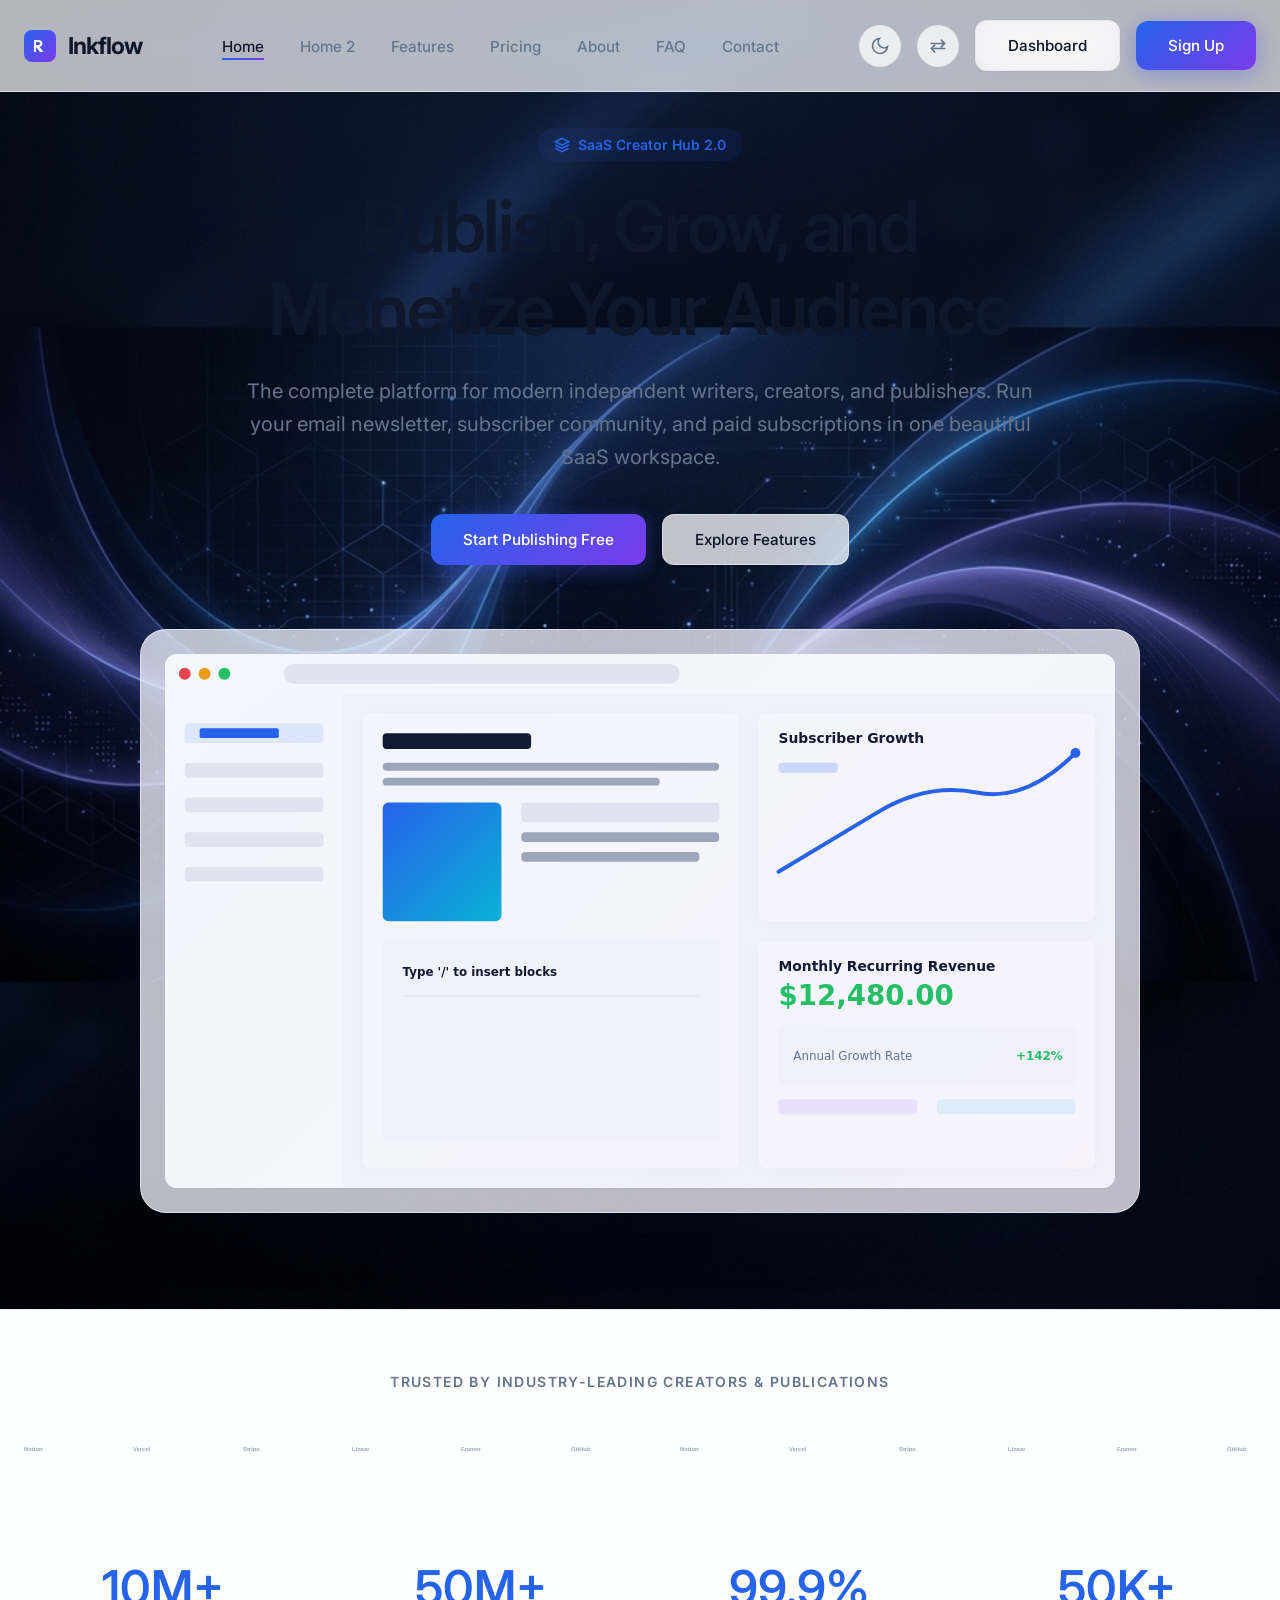
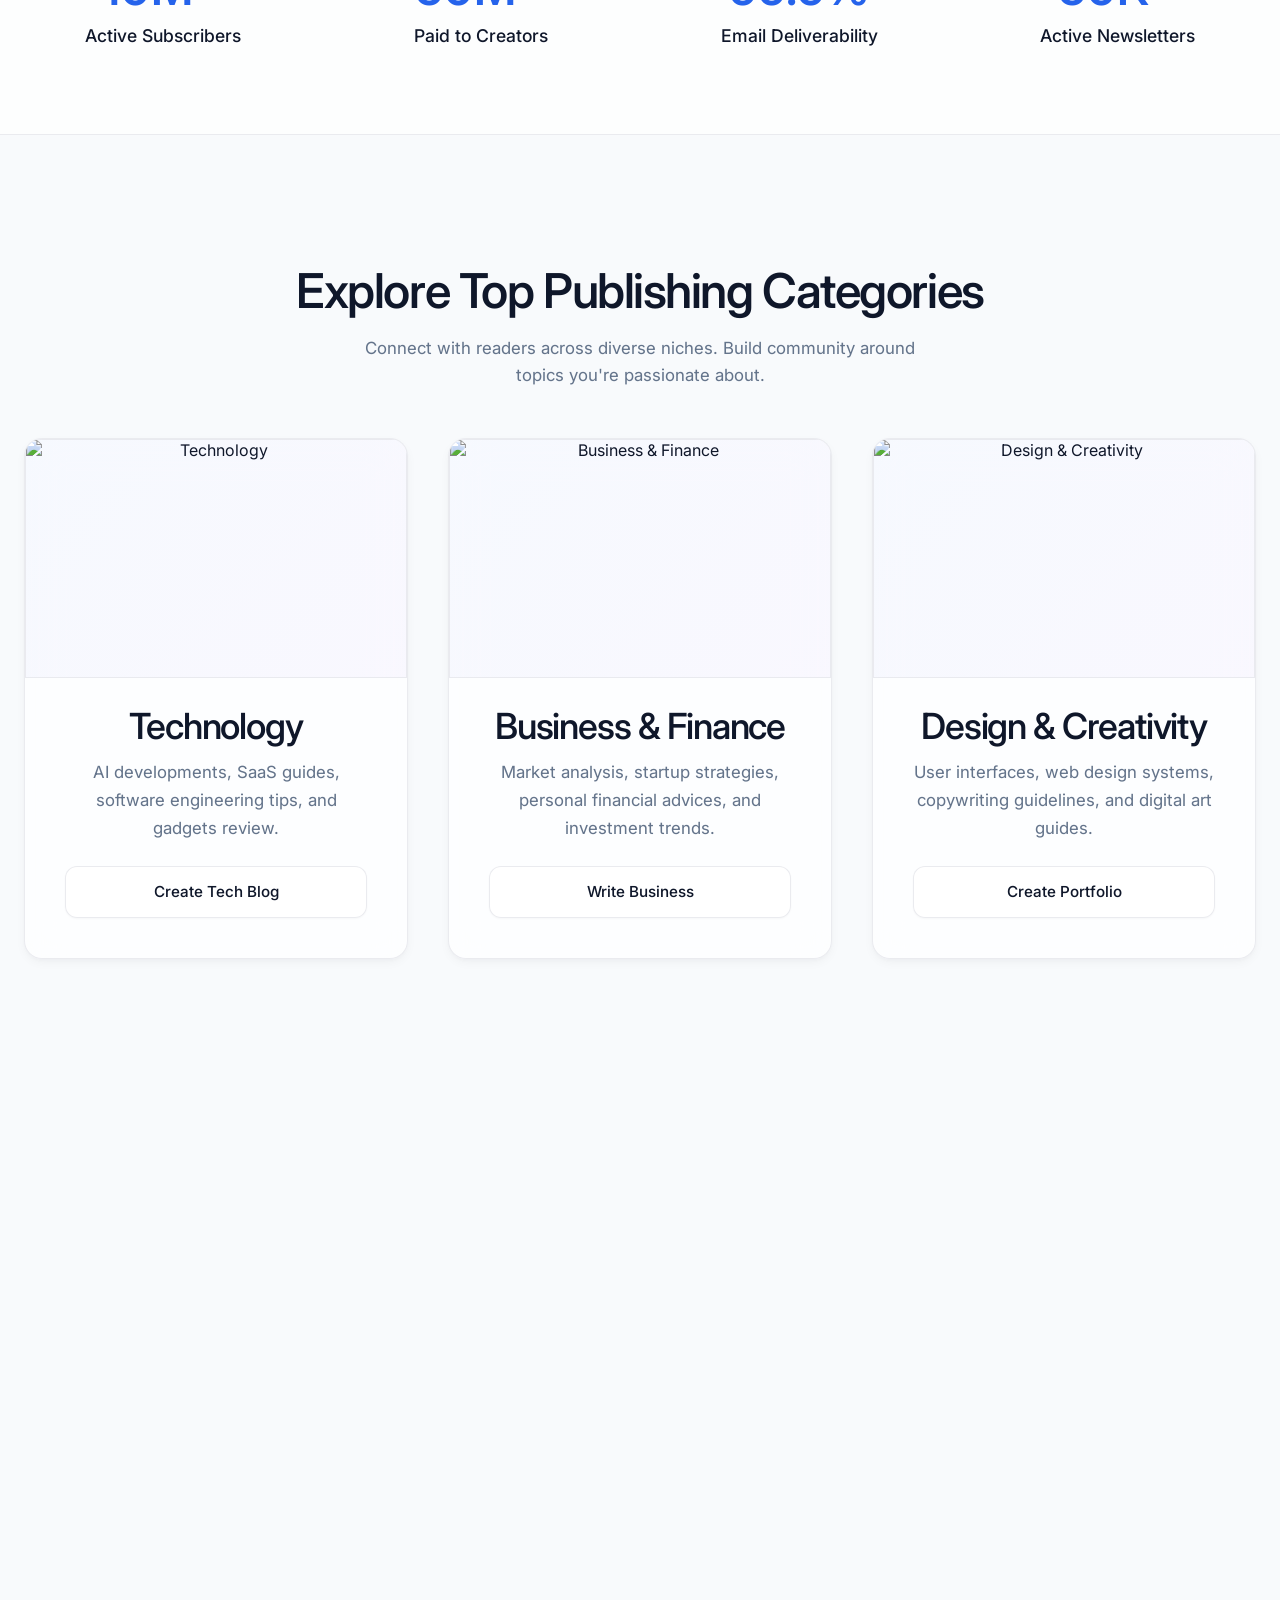
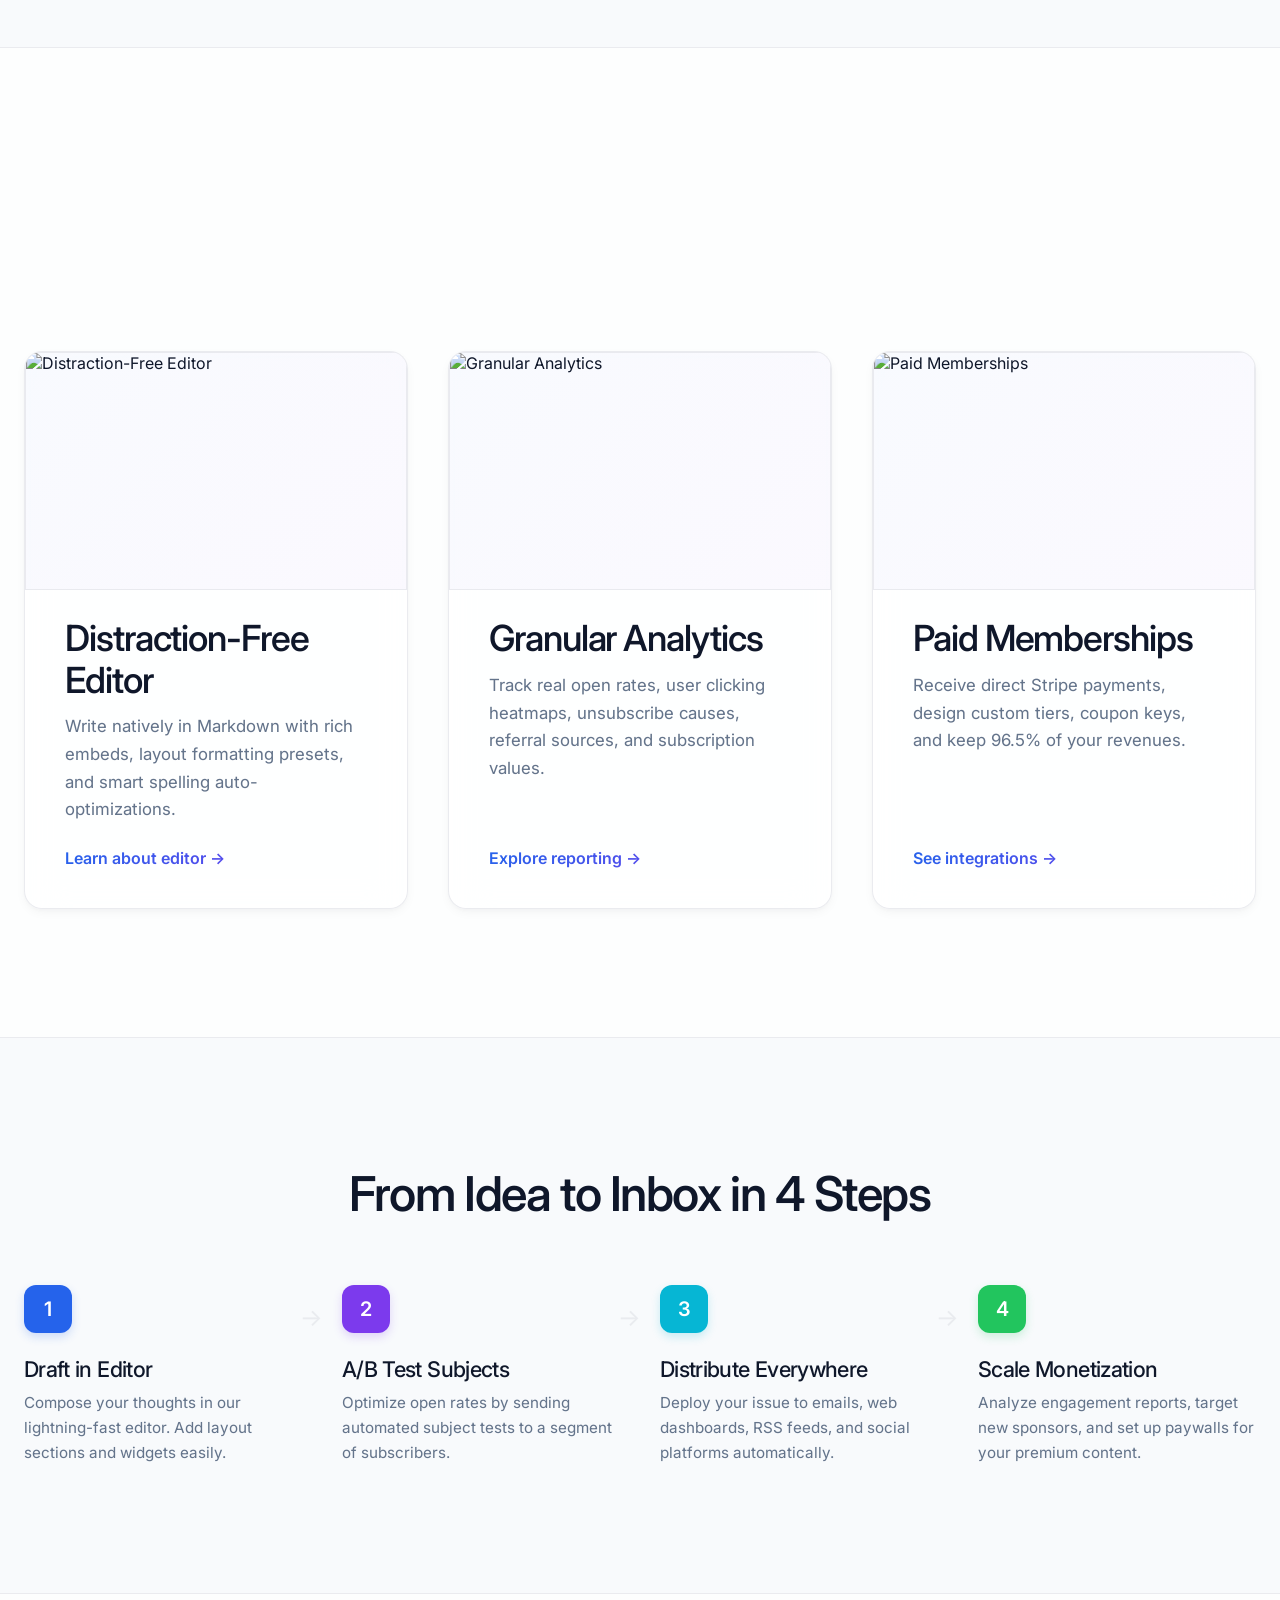
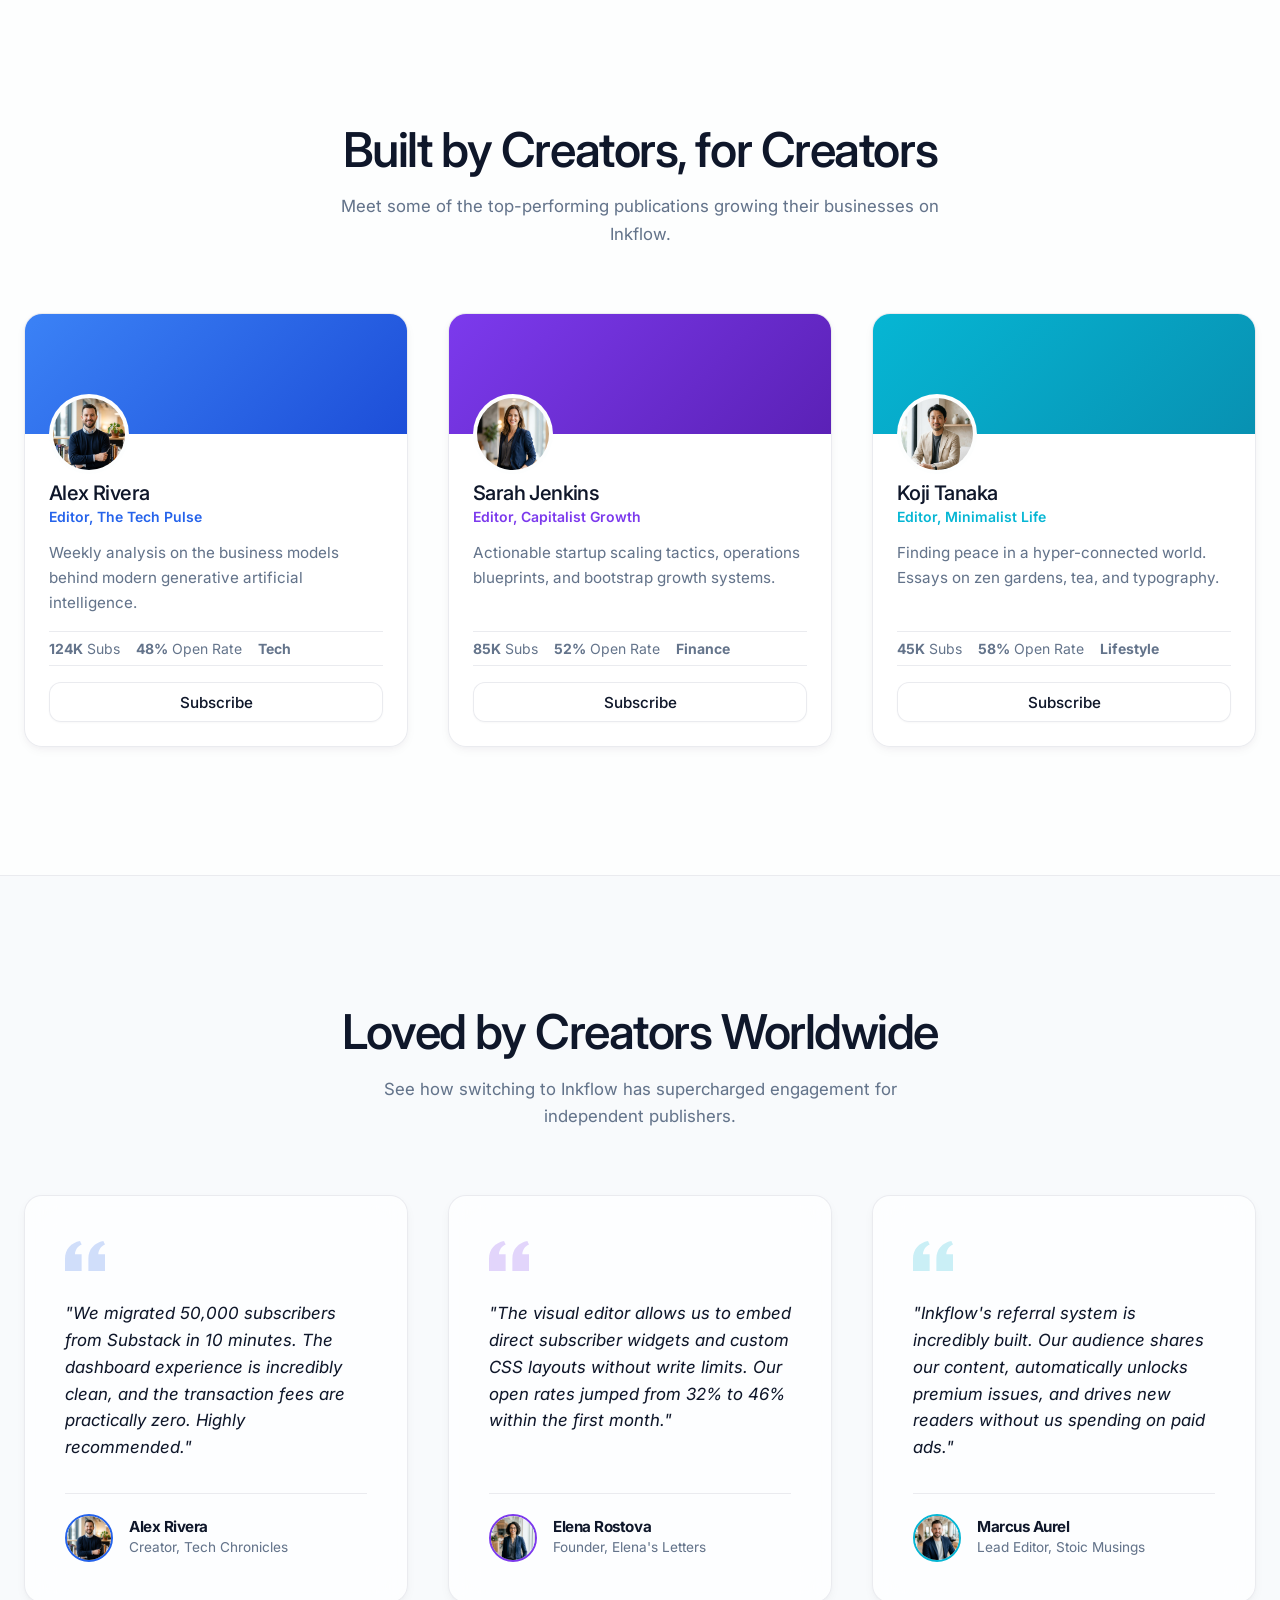
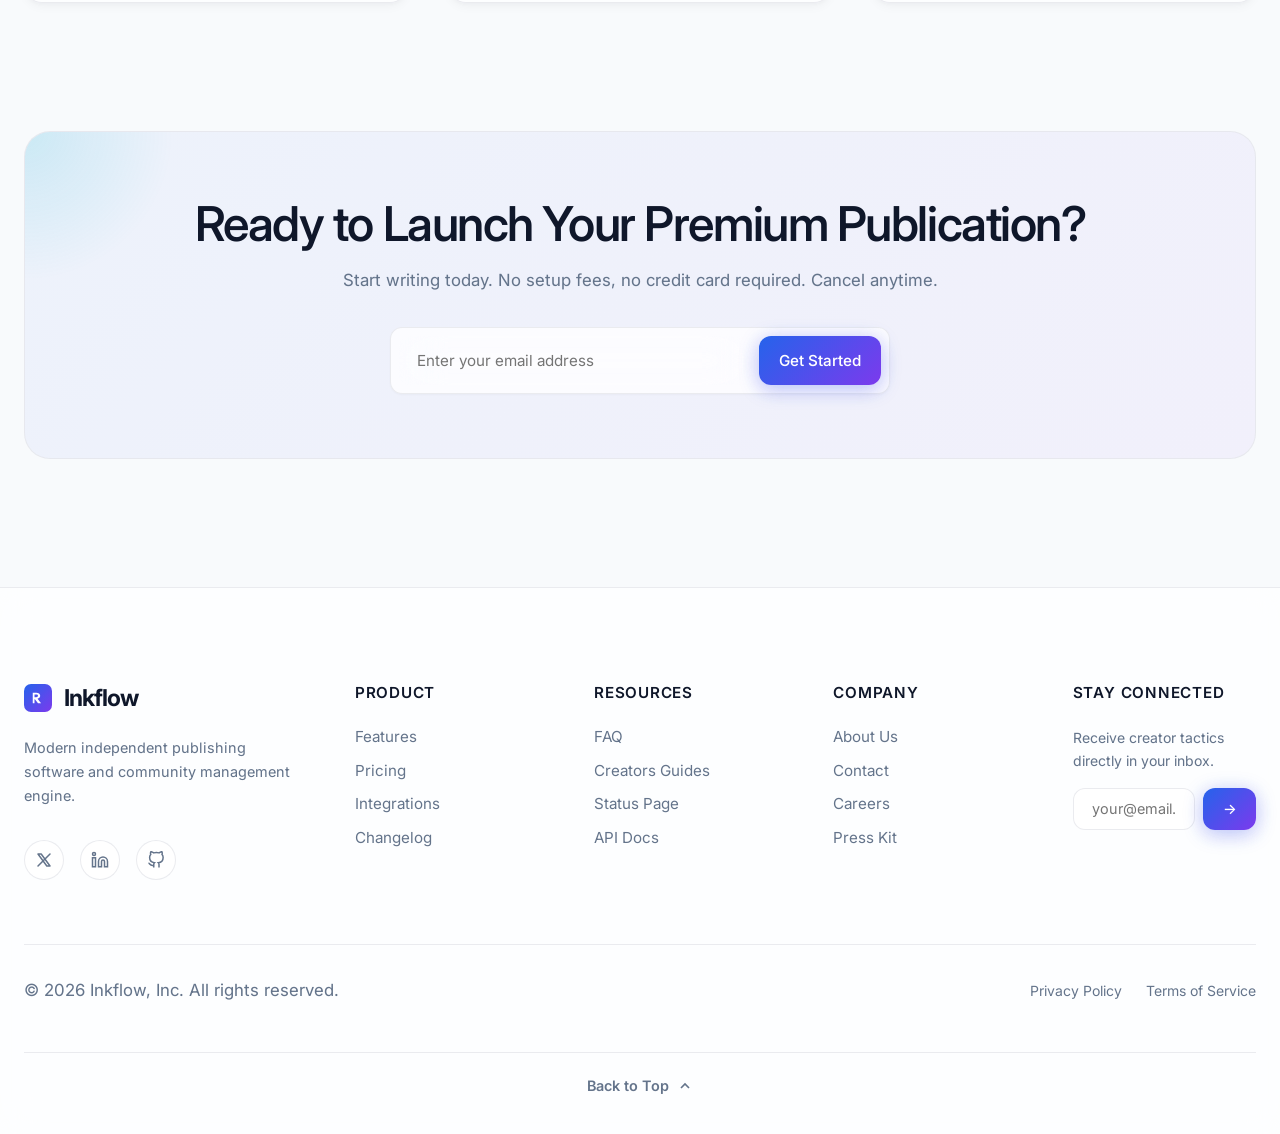
==== commit dba614a7: "sdv,f" ====
--- a/index.html
+++ b/index.html
@@ -14,10 +14,14 @@
       padding-bottom: clamp(4rem, 8vw, 6rem);
       text-align: center;
       position: relative;
-      background: radial-gradient(circle at top, rgba(37, 99, 235, 0.05) 0%, rgba(248, 250, 252, 0) 70%);
+      background: linear-gradient(180deg, rgba(15, 23, 42, 0.2) 0%, rgba(248, 250, 252, 0) 100%), url('assets/image/hero_bg.png');
+      background-size: cover;
+      background-position: center;
     }
     [data-theme="dark"] .hero-section {
-      background: radial-gradient(circle at top, rgba(124, 58, 237, 0.1) 0%, rgba(15, 23, 42, 0) 70%);
+      background: linear-gradient(180deg, rgba(11, 15, 25, 0.4) 0%, rgba(11, 15, 25, 0) 100%), url('assets/image/hero_bg.png');
+      background-size: cover;
+      background-position: center;
     }
     .hero-content {
       max-width: 800px;
@@ -393,7 +397,7 @@
 
         <!-- Inline SVG Dashboard Graphic (Hero Mockup) -->
         <div class="hero-illustration reveal-scale">
-          <svg viewBox="0 0 960 540" fill="none" xmlns="http://www.w3.org/2000/svg" style="border-radius: var(--radius-md); box-shadow: var(--shadow-sm); background-color: var(--color-bg); width: 100%;">
+          <svg viewBox="0 0 960 540" fill="none" xmlns="http://www.w3.org/2000/svg" style="border-radius: var(--radius-md); box-shadow: var(--shadow-sm); background-color: var(--color-bg); width: 100%; direction: ltr;">
             <!-- Header bar -->
             <rect width="960" height="40" fill="var(--color-card)" />
             <circle cx="20" cy="20" r="6" fill="#EF4444" />
@@ -846,8 +850,11 @@
           </a>
           <p style="font-size: 0.9rem;">Modern independent publishing software and community management engine.</p>
           <div class="footer-socials">
-            <a href="#" class="footer-social-icon" aria-label="Twitter">
-              <svg viewBox="0 0 24 24" fill="none" stroke="currentColor" stroke-width="2" style="width:18px; height:18px;"><path d="M23 3a10.9 10.9 0 0 1-3.14 1.53 4.48 4.48 0 0 0-7.86 3v1A10.66 10.66 0 0 1 3 4s-4 9 5 13a11.64 11.64 0 0 1-7 2c9 5 20 0 20-11.5a4.5 4.5 0 0 0-.08-.83A7.72 7.72 0 0 0 23 3z"></path></svg>
+            <a href="#" class="footer-social-icon" aria-label="X">
+              <svg viewBox="0 0 24 24" fill="none" stroke="currentColor" stroke-width="2" stroke-linecap="round" stroke-linejoin="round" style="width:18px; height:18px;">
+                <path d="M4 4l11.733 16h4.267l-11.733 -16z" />
+                <path d="M20 4L4 20" />
+              </svg>
             </a>
             <a href="#" class="footer-social-icon" aria-label="LinkedIn">
               <svg viewBox="0 0 24 24" fill="none" stroke="currentColor" stroke-width="2" style="width:18px; height:18px;"><path d="M16 8a6 6 0 0 1 6 6v7h-4v-7a2 2 0 0 0-2-2 2 2 0 0 0-2 2v7h-4v-7a6 6 0 0 1 6-6zM2 9h4v12H2z"></path><circle cx="4" cy="4" r="2"></circle></svg>
--- a/assets/css/style.css
+++ b/assets/css/style.css
@@ -283,6 +283,10 @@
   align-items: center;
 }
 
+.text-center {
+  text-align: center;
+}
+
 /* Card Rules with 3D Tilt support */
 .card-equal-height-grid {
   display: grid;
@@ -350,7 +354,8 @@
   border-radius: 0;
   border-bottom: 1px solid var(--color-border);
   overflow: hidden;
-  height: 200px;
+  aspect-ratio: 16 / 10;
+  height: auto;
   background: linear-gradient(135deg, rgba(37, 99, 235, 0.03), rgba(124, 58, 237, 0.03));
   display: flex;
   align-items: center;
@@ -372,8 +377,10 @@
    6. STICKY HEADER & GLASSMORPHISM
    ========================================================================== */
 .sticky-header {
-  position: sticky;
+  position: fixed;
   top: 0;
+  left: 0;
+  right: 0;
   z-index: 100;
   background-color: var(--glass-bg);
   border-bottom: 1px solid var(--color-border);
@@ -544,6 +551,13 @@
 .mobile-drawer-link {
   font-size: 1.25rem;
   font-weight: 600;
+  color: var(--color-muted);
+  transition: color var(--transition-fast);
+}
+
+.mobile-drawer-link:hover,
+.mobile-drawer-link.active {
+  color: var(--color-primary);
 }
 
 .mobile-drawer-actions {
@@ -589,6 +603,7 @@
   transition: background-color var(--transition-fast), transform var(--transition-fast), box-shadow var(--transition-fast), border-color var(--transition-fast);
   text-align: center;
   z-index: 1;
+  white-space: nowrap;
 }
 
 .btn-primary {
@@ -1107,7 +1122,8 @@
    ========================================================================== */
 .card-illustration {
   width: 100%;
-  height: 160px;
+  aspect-ratio: 16 / 10;
+  height: auto;
   border-radius: var(--radius-md);
   overflow: hidden;
   margin-bottom: 1.5rem;
@@ -1141,3 +1157,191 @@
   white-space: nowrap;
   border: 0;
 }
+
+/* Shared Hero Actions Flex styling */
+.hero-actions {
+  display: flex;
+  justify-content: center;
+  gap: 1rem;
+  flex-wrap: wrap;
+}
+
+/* Dynamic Scroll to Top Floating Button styling */
+.scroll-to-top-btn {
+  position: fixed;
+  bottom: 2rem;
+  right: 2rem;
+  width: 48px;
+  height: 48px;
+  border-radius: var(--radius-full);
+  background-color: var(--color-primary);
+  color: #FFFFFF;
+  display: flex;
+  align-items: center;
+  justify-content: center;
+  cursor: pointer;
+  z-index: 99;
+  box-shadow: 0 4px 15px rgba(37, 99, 235, 0.3);
+  opacity: 0;
+  visibility: hidden;
+  transform: translateY(10px);
+  transition: opacity var(--transition-fast), transform var(--transition-fast), visibility var(--transition-fast), background-color var(--transition-fast);
+  border: 1px solid rgba(255, 255, 255, 0.1);
+}
+
+.scroll-to-top-btn.visible {
+  opacity: 1;
+  visibility: visible;
+  transform: translateY(0);
+}
+
+.scroll-to-top-btn:hover {
+  background: linear-gradient(135deg, var(--color-primary), var(--color-secondary));
+  transform: translateY(-3px);
+  box-shadow: 0 6px 20px rgba(124, 58, 237, 0.4);
+}
+
+html[dir="rtl"] .scroll-to-top-btn {
+  right: auto;
+  left: 2rem;
+}
+
+/* Footer level Back to Top Button styling */
+.footer-scroll-up {
+  display: flex;
+  justify-content: center;
+  margin-top: 3rem;
+  border-top: 1px solid var(--color-border);
+  padding-top: 1.5rem;
+  width: 100%;
+}
+
+.footer-scroll-btn {
+  display: inline-flex;
+  align-items: center;
+  gap: 0.5rem;
+  font-size: 0.9rem;
+  font-weight: 600;
+  color: var(--color-muted);
+  cursor: pointer;
+  transition: color var(--transition-fast), transform var(--transition-fast);
+}
+
+.footer-scroll-btn:hover {
+  color: var(--color-primary);
+  transform: translateY(-2px);
+}
+
+/* Glass CTA Component */
+.glass-cta {
+  background: linear-gradient(135deg, rgba(37, 99, 235, 0.05), rgba(124, 58, 237, 0.05));
+  border: 1px solid var(--color-border);
+  border-radius: var(--radius-xl);
+  padding: 4rem 2rem;
+  text-align: center;
+  position: relative;
+  overflow: hidden;
+}
+
+[data-theme="dark"] .glass-cta {
+  background: linear-gradient(135deg, rgba(124, 58, 237, 0.08), rgba(6, 182, 212, 0.08));
+}
+
+.glass-cta::before {
+  content: '';
+  position: absolute;
+  width: 300px;
+  height: 300px;
+  border-radius: var(--radius-full);
+  background: radial-gradient(circle, var(--color-accent) 0%, rgba(6, 182, 212, 0) 70%);
+  top: -150px;
+  left: -150px;
+  opacity: 0.15;
+  pointer-events: none;
+}
+
+/* CTA Input Group Component */
+.cta-input-group {
+  display: flex;
+  gap: 0.5rem;
+  max-width: 500px;
+  margin: 2rem auto 0;
+  background-color: var(--color-card);
+  padding: 0.5rem;
+  border-radius: var(--radius-md);
+  border: 1px solid var(--color-border);
+  box-shadow: var(--shadow-sm);
+  position: relative;
+  z-index: 2;
+}
+
+.cta-input-group .form-control {
+  border: none;
+  background: none;
+}
+
+.cta-input-group .form-control:focus {
+  box-shadow: none;
+}
+
+@media (max-width: 576px) {
+  .cta-input-group {
+    flex-direction: column;
+    background: none;
+    border: none;
+    padding: 0;
+    gap: 1rem;
+  }
+  .cta-input-group .form-control {
+    background-color: var(--color-card);
+    border: 1px solid var(--color-border);
+    border-radius: var(--radius-md);
+    padding: 0.85rem;
+  }
+  .cta-input-group .btn {
+    width: 100%;
+  }
+}
+
+/* RTL Footer Newsletter column alignment */
+html[dir="rtl"] .footer-grid > div:last-child {
+  direction: ltr;
+  text-align: left;
+}
+
+/* Floating Auth Toggles */
+.auth-floating-actions {
+  position: absolute;
+  top: 1.5rem;
+  right: 1.5rem;
+  display: flex;
+  gap: 1rem;
+  z-index: 100;
+}
+
+html[dir="rtl"] .auth-floating-actions {
+  right: auto;
+  left: 1.5rem;
+}
+
+/* Hover style for Auth switch links */
+.auth-switch-link {
+  color: var(--color-primary);
+  font-weight: 600;
+  transition: color var(--transition-fast), text-decoration var(--transition-fast);
+}
+
+.auth-switch-link:hover {
+  color: var(--color-secondary);
+  text-decoration: underline;
+}
+
+/* Responsive auth layouts padding overrides for mobile */
+@media (max-width: 576px) {
+  .auth-form-side {
+    padding: 1.5rem 1rem !important;
+  }
+  .auth-glass-card {
+    padding: 2rem 1.25rem !important;
+  }
+}
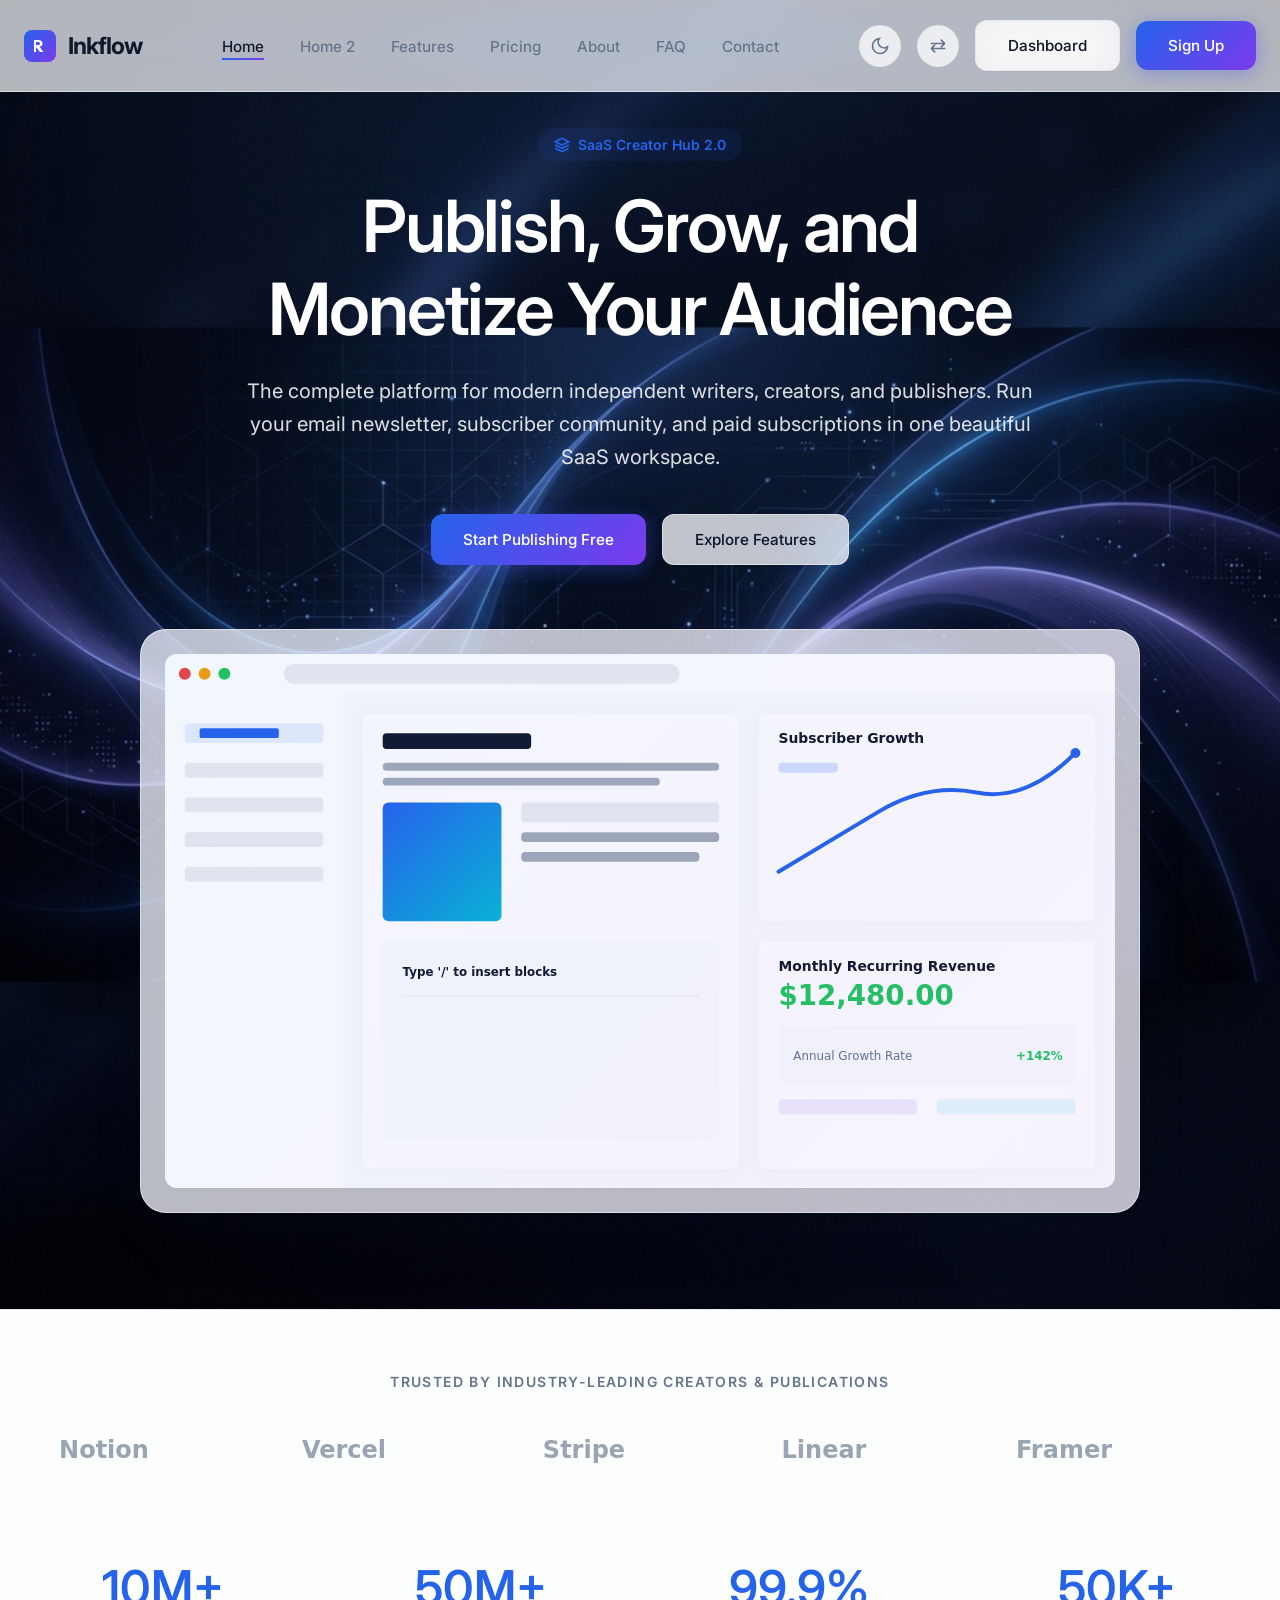
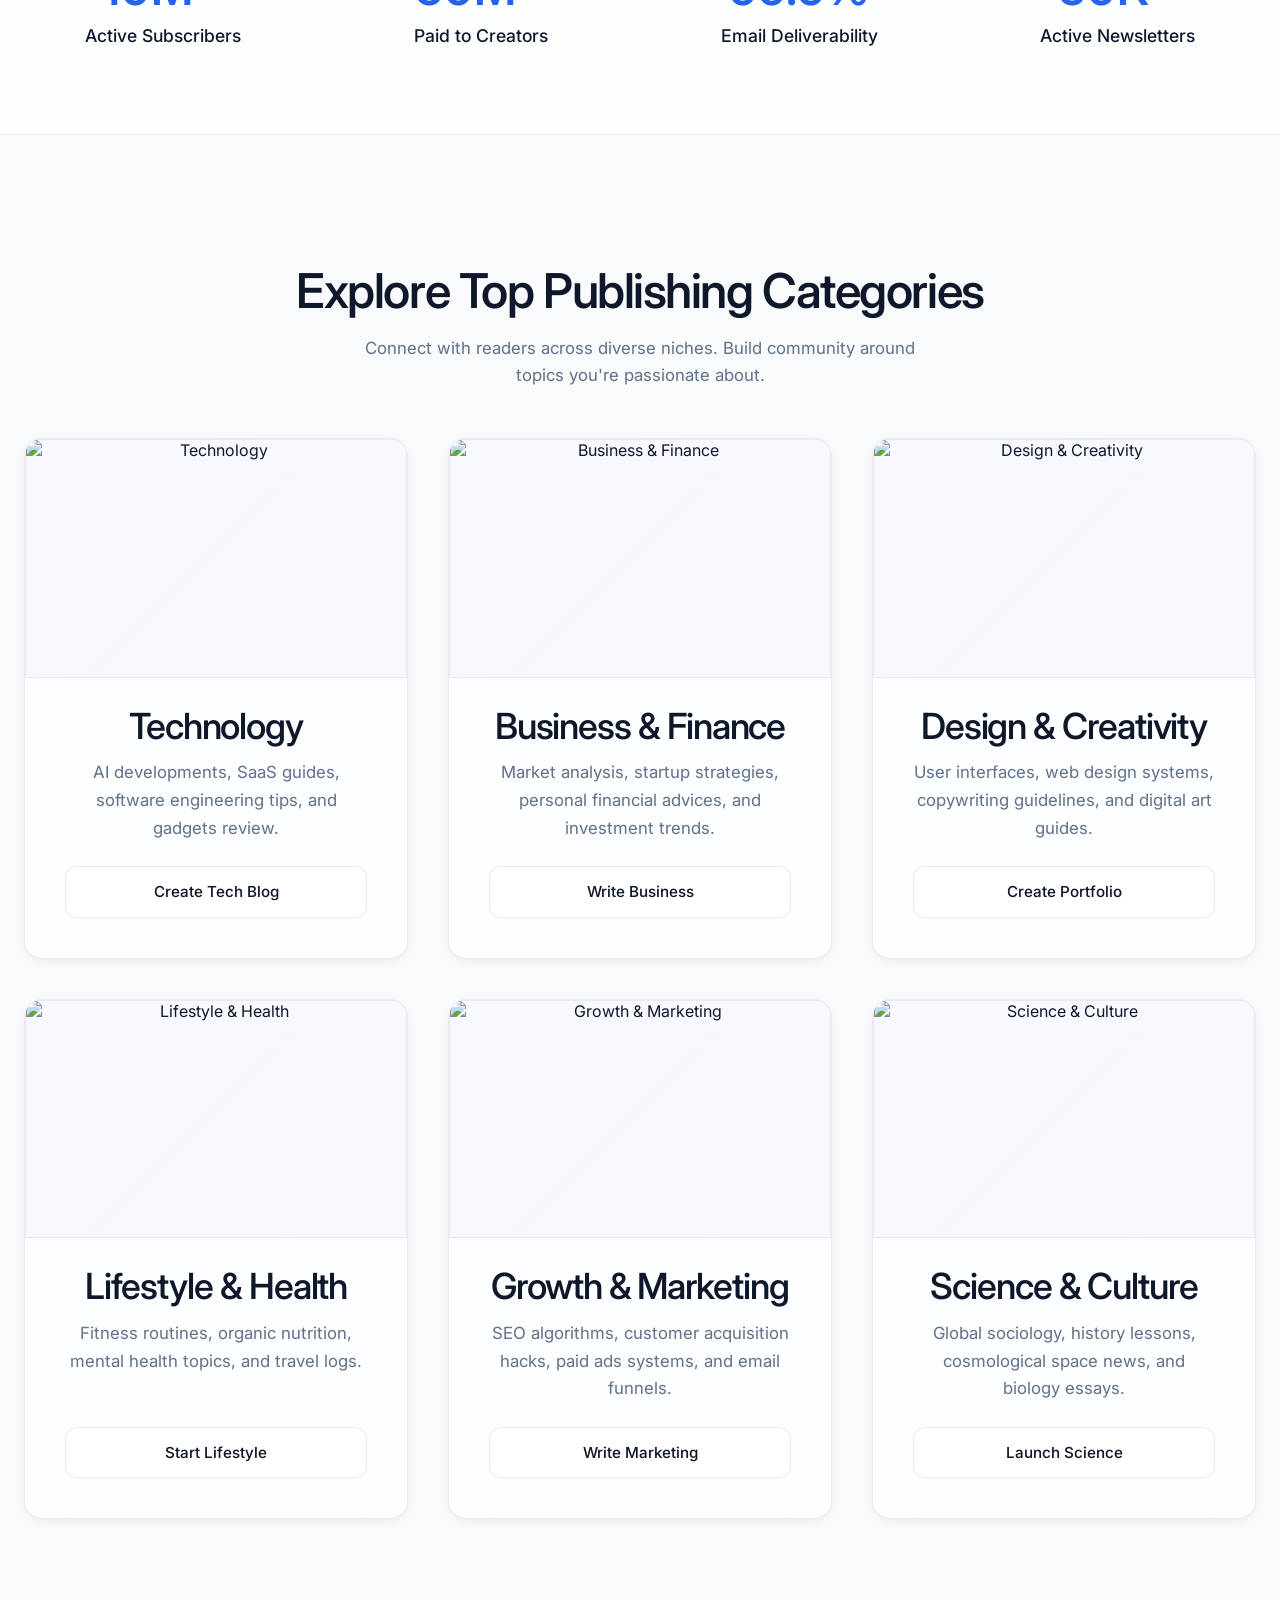
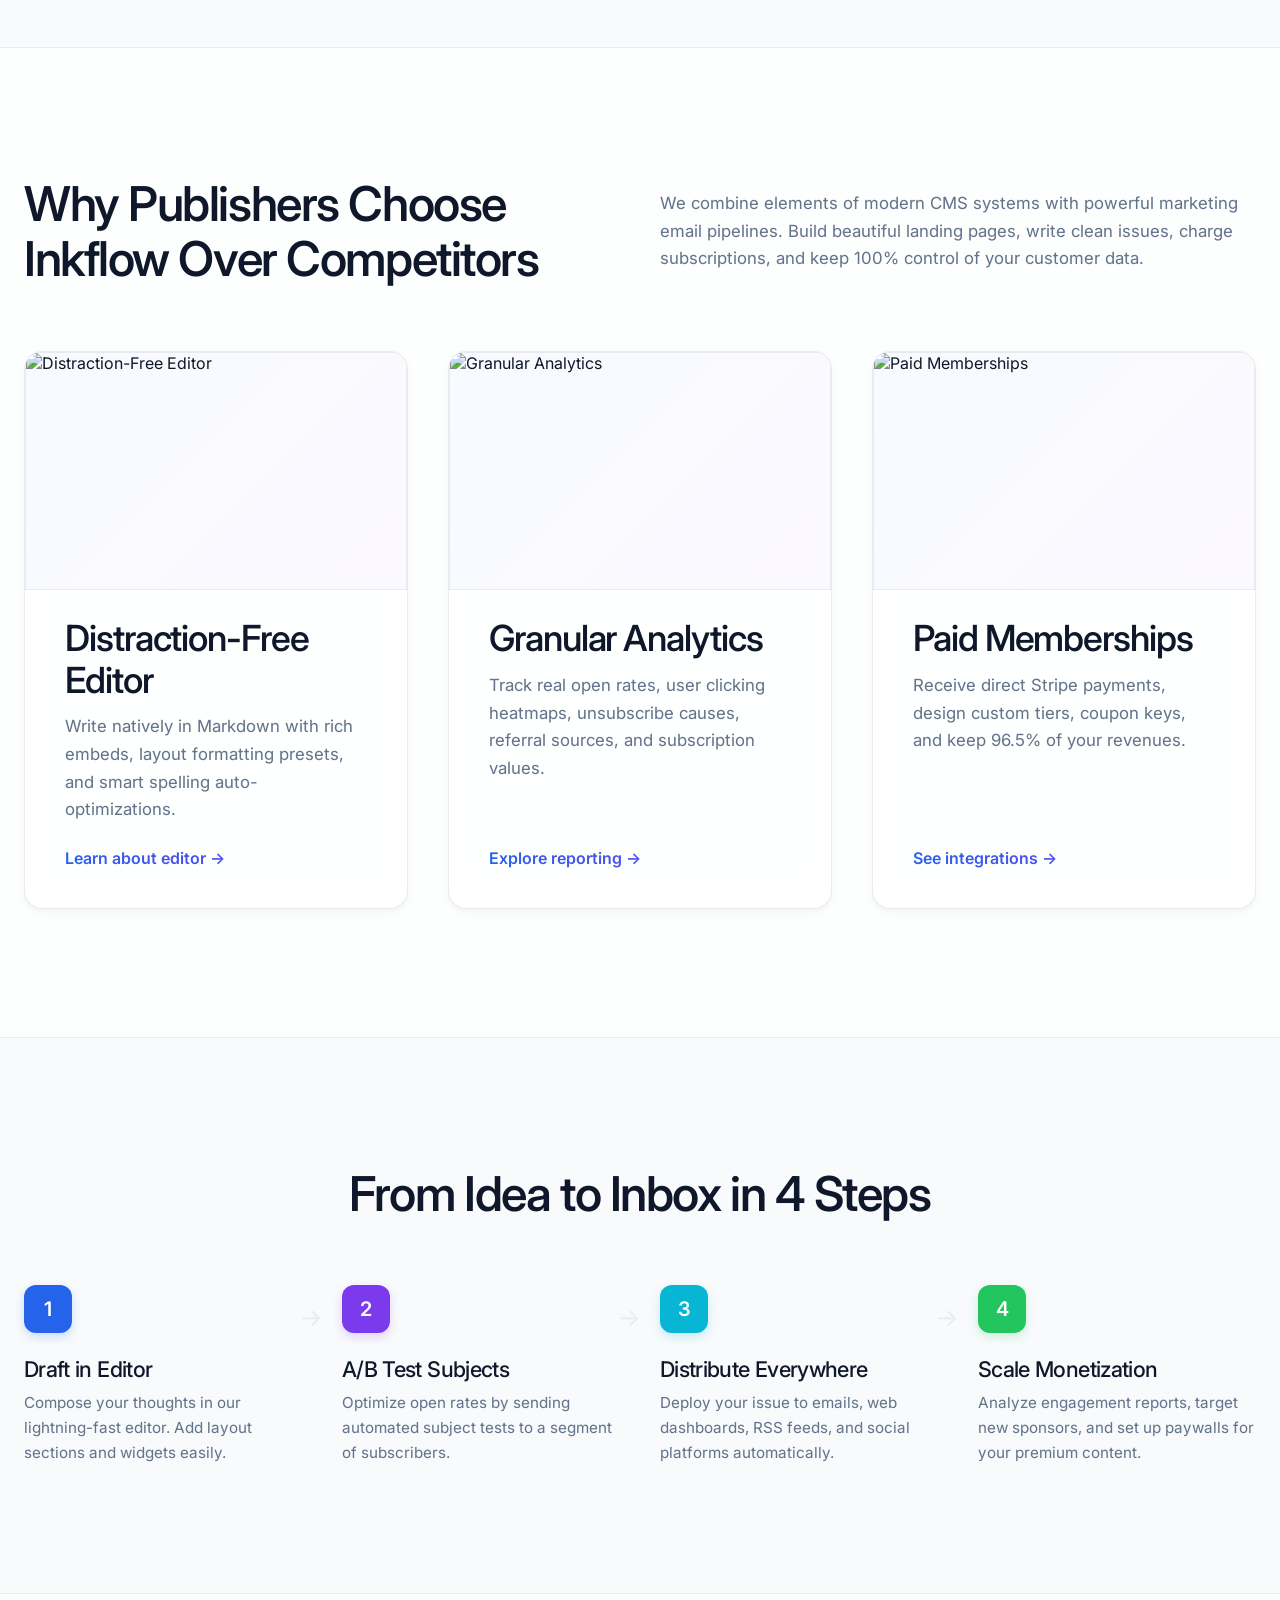
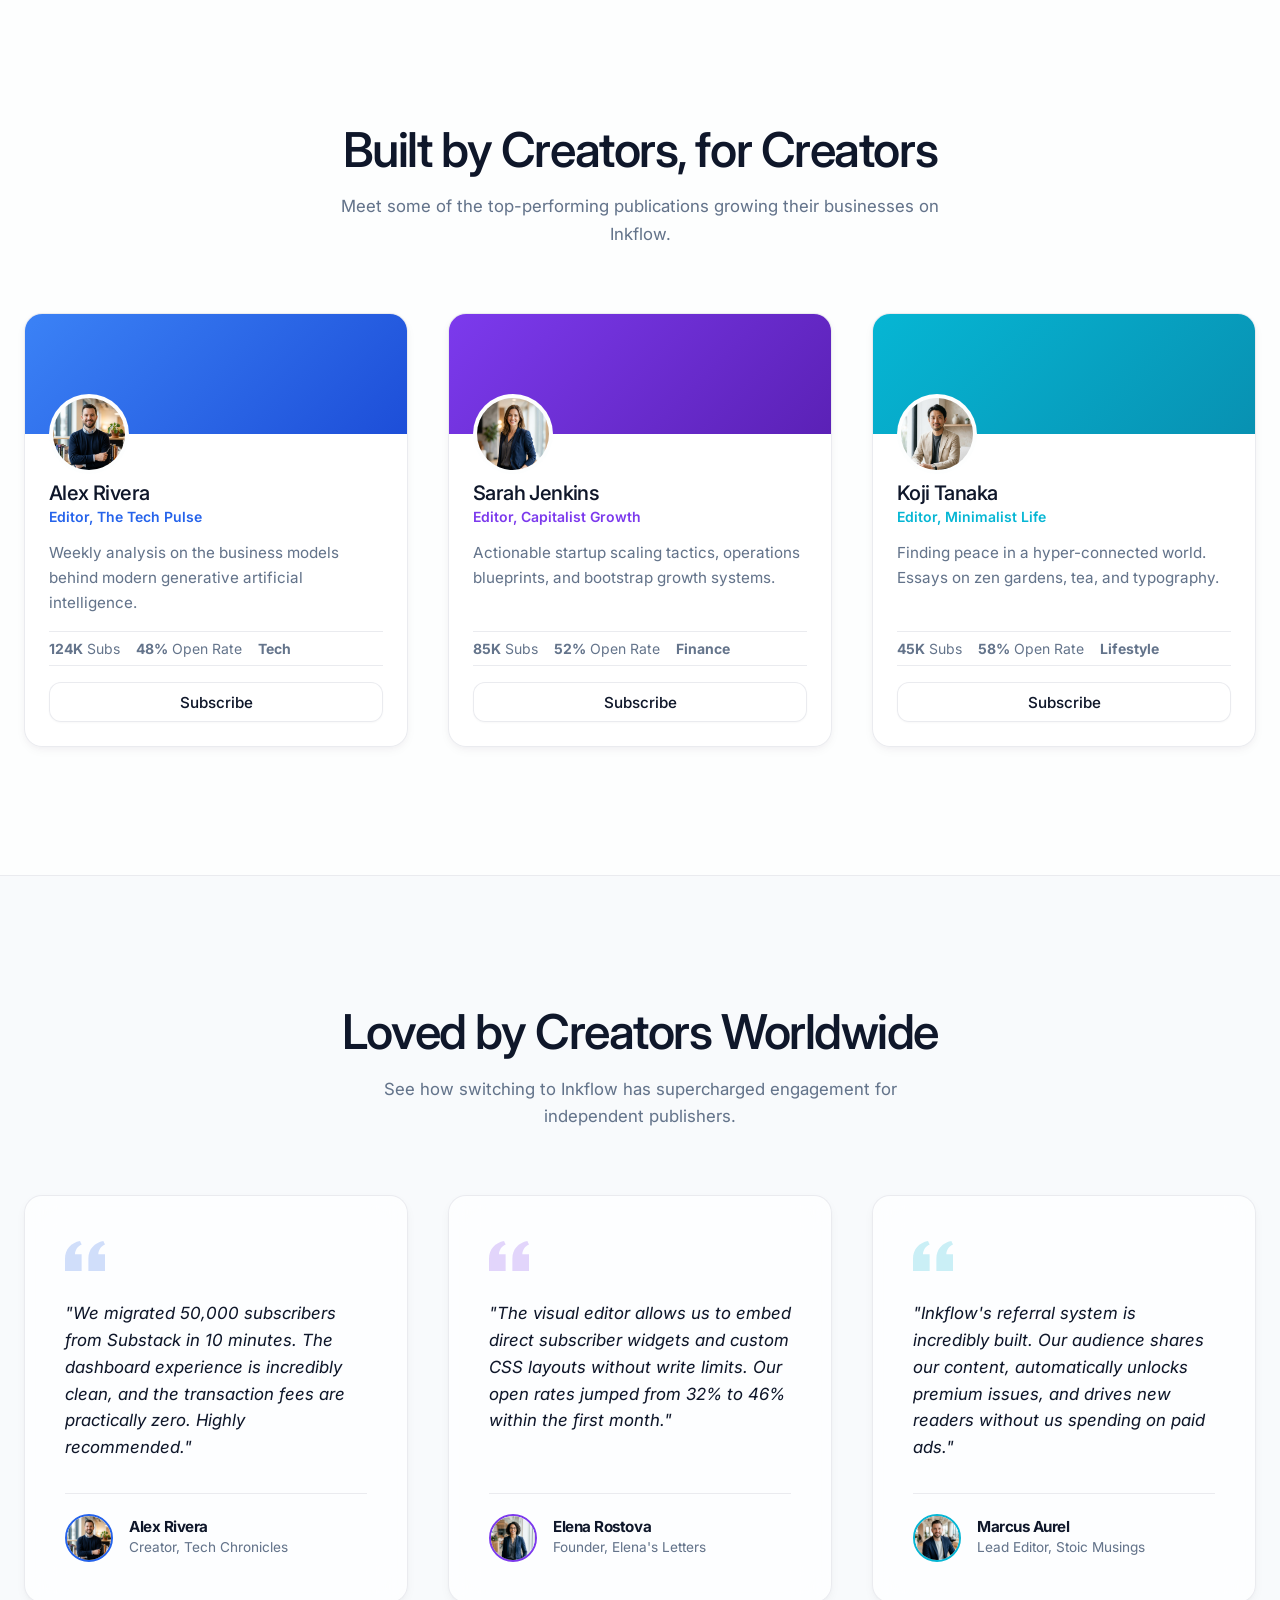
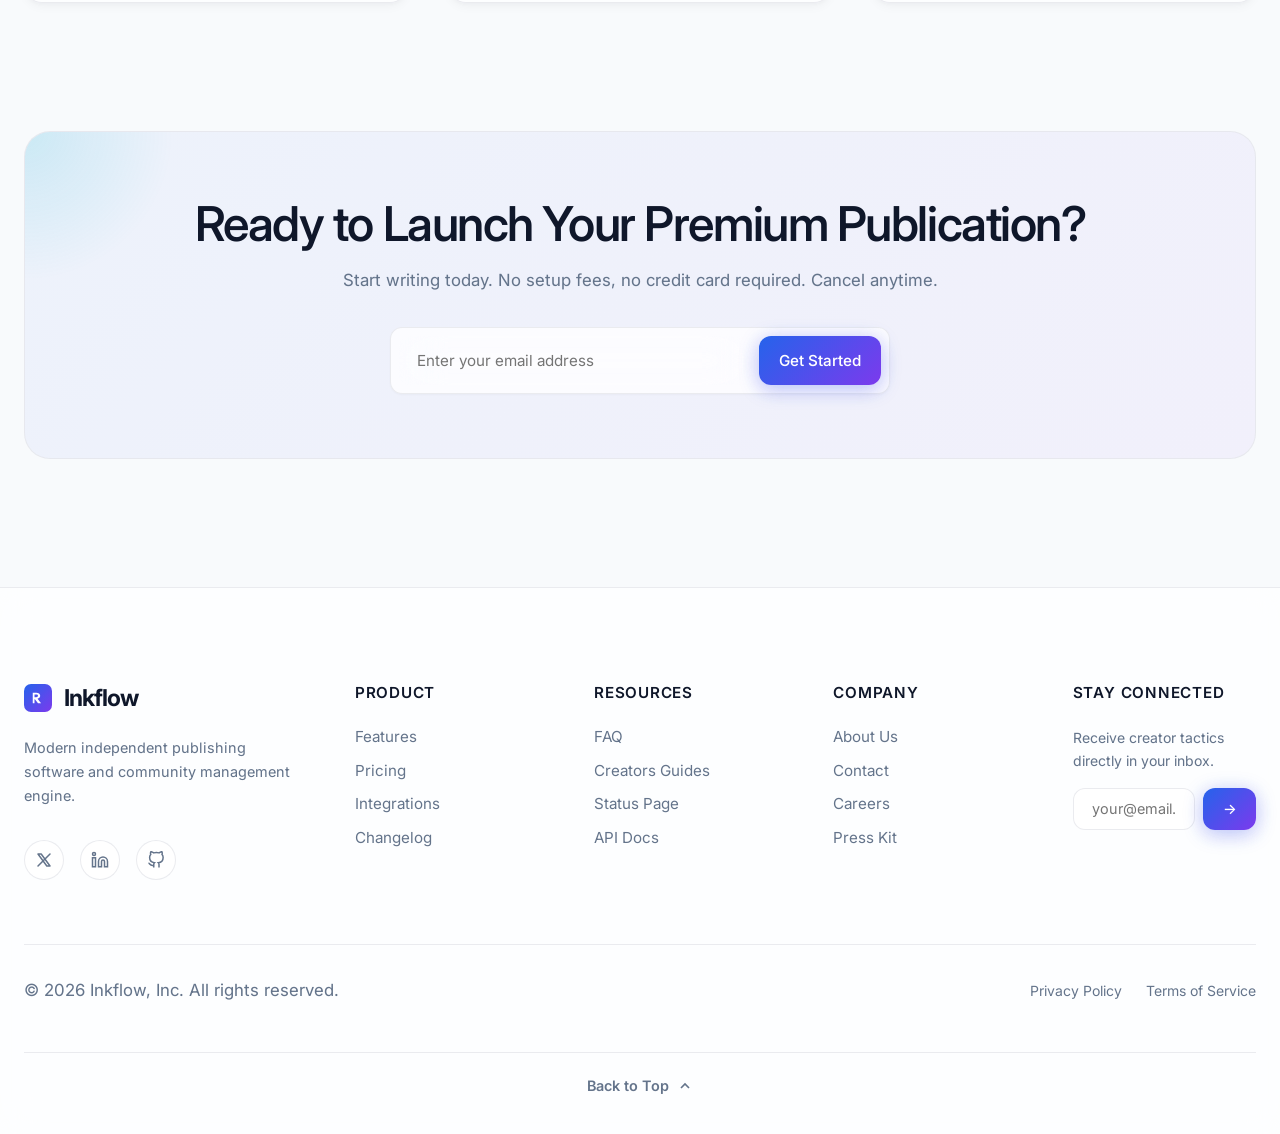
==== commit 78f1ef6a: ",." ====
--- a/index.html
+++ b/index.html
@@ -464,19 +464,19 @@
         <div class="marquee-container reveal">
           <div class="marquee-content">
             <!-- Logos -->
-            <svg viewBox="0 0 100 40" style="width:100px; height:40px;"><text x="0" y="25" font-family="sans-serif" font-weight="bold" font-size="20">Notion</text></svg>
-            <svg viewBox="0 0 100 40" style="width:100px; height:40px;"><text x="0" y="25" font-family="sans-serif" font-weight="bold" font-size="20">Vercel</text></svg>
-            <svg viewBox="0 0 100 40" style="width:100px; height:40px;"><text x="0" y="25" font-family="sans-serif" font-weight="bold" font-size="20">Stripe</text></svg>
-            <svg viewBox="0 0 100 40" style="width:100px; height:40px;"><text x="0" y="25" font-family="sans-serif" font-weight="bold" font-size="20">Linear</text></svg>
-            <svg viewBox="0 0 100 40" style="width:100px; height:40px;"><text x="0" y="25" font-family="sans-serif" font-weight="bold" font-size="20">Framer</text></svg>
-            <svg viewBox="0 0 100 40" style="width:100px; height:40px;"><text x="0" y="25" font-family="sans-serif" font-weight="bold" font-size="20">GitHub</text></svg>
+            <svg viewBox="0 0 160 40" style="width:160px; height:40px;"><text x="80" y="28" font-family="system-ui, sans-serif" font-weight="700" font-size="24" text-anchor="middle">Notion</text></svg>
+            <svg viewBox="0 0 160 40" style="width:160px; height:40px;"><text x="80" y="28" font-family="system-ui, sans-serif" font-weight="700" font-size="24" text-anchor="middle">Vercel</text></svg>
+            <svg viewBox="0 0 160 40" style="width:160px; height:40px;"><text x="80" y="28" font-family="system-ui, sans-serif" font-weight="700" font-size="24" text-anchor="middle">Stripe</text></svg>
+            <svg viewBox="0 0 160 40" style="width:160px; height:40px;"><text x="80" y="28" font-family="system-ui, sans-serif" font-weight="700" font-size="24" text-anchor="middle">Linear</text></svg>
+            <svg viewBox="0 0 160 40" style="width:160px; height:40px;"><text x="80" y="28" font-family="system-ui, sans-serif" font-weight="700" font-size="24" text-anchor="middle">Framer</text></svg>
+            <svg viewBox="0 0 160 40" style="width:160px; height:40px;"><text x="80" y="28" font-family="system-ui, sans-serif" font-weight="700" font-size="24" text-anchor="middle">GitHub</text></svg>
             <!-- Duplicate for infinite effect -->
-            <svg viewBox="0 0 100 40" style="width:100px; height:40px;"><text x="0" y="25" font-family="sans-serif" font-weight="bold" font-size="20">Notion</text></svg>
-            <svg viewBox="0 0 100 40" style="width:100px; height:40px;"><text x="0" y="25" font-family="sans-serif" font-weight="bold" font-size="20">Vercel</text></svg>
-            <svg viewBox="0 0 100 40" style="width:100px; height:40px;"><text x="0" y="25" font-family="sans-serif" font-weight="bold" font-size="20">Stripe</text></svg>
-            <svg viewBox="0 0 100 40" style="width:100px; height:40px;"><text x="0" y="25" font-family="sans-serif" font-weight="bold" font-size="20">Linear</text></svg>
-            <svg viewBox="0 0 100 40" style="width:100px; height:40px;"><text x="0" y="25" font-family="sans-serif" font-weight="bold" font-size="20">Framer</text></svg>
-            <svg viewBox="0 0 100 40" style="width:100px; height:40px;"><text x="0" y="25" font-family="sans-serif" font-weight="bold" font-size="20">GitHub</text></svg>
+            <svg viewBox="0 0 160 40" style="width:160px; height:40px;"><text x="80" y="28" font-family="system-ui, sans-serif" font-weight="700" font-size="24" text-anchor="middle">Notion</text></svg>
+            <svg viewBox="0 0 160 40" style="width:160px; height:40px;"><text x="80" y="28" font-family="system-ui, sans-serif" font-weight="700" font-size="24" text-anchor="middle">Vercel</text></svg>
+            <svg viewBox="0 0 160 40" style="width:160px; height:40px;"><text x="80" y="28" font-family="system-ui, sans-serif" font-weight="700" font-size="24" text-anchor="middle">Stripe</text></svg>
+            <svg viewBox="0 0 160 40" style="width:160px; height:40px;"><text x="80" y="28" font-family="system-ui, sans-serif" font-weight="700" font-size="24" text-anchor="middle">Linear</text></svg>
+            <svg viewBox="0 0 160 40" style="width:160px; height:40px;"><text x="80" y="28" font-family="system-ui, sans-serif" font-weight="700" font-size="24" text-anchor="middle">Framer</text></svg>
+            <svg viewBox="0 0 160 40" style="width:160px; height:40px;"><text x="80" y="28" font-family="system-ui, sans-serif" font-weight="700" font-size="24" text-anchor="middle">GitHub</text></svg>
           </div>
         </div>
 
--- a/assets/css/style.css
+++ b/assets/css/style.css
@@ -900,13 +900,16 @@
   gap: 5rem;
   animation: marquee-scroll 25s linear infinite;
   align-items: center;
+  flex-shrink: 0;
 }
 
 .marquee-content svg {
-  height: 35px;
+  height: 40px;
+  width: 160px;
   fill: var(--color-muted);
   opacity: 0.65;
   transition: opacity var(--transition-fast), fill var(--transition-fast);
+  flex-shrink: 0;
 }
 
 .marquee-content svg:hover {
@@ -1345,3 +1348,15 @@
     padding: 2rem 1.25rem !important;
   }
 }
+
+/* Ensure hero sections with background images have high text contrast in all modes */
+.hero-section h1,
+.hero-section-home2 h1,
+.hero-section-home2 .hero-heading-large {
+  color: #FFFFFF !important;
+}
+
+.hero-section p,
+.hero-section-home2 p {
+  color: rgba(255, 255, 255, 0.85) !important;
+}
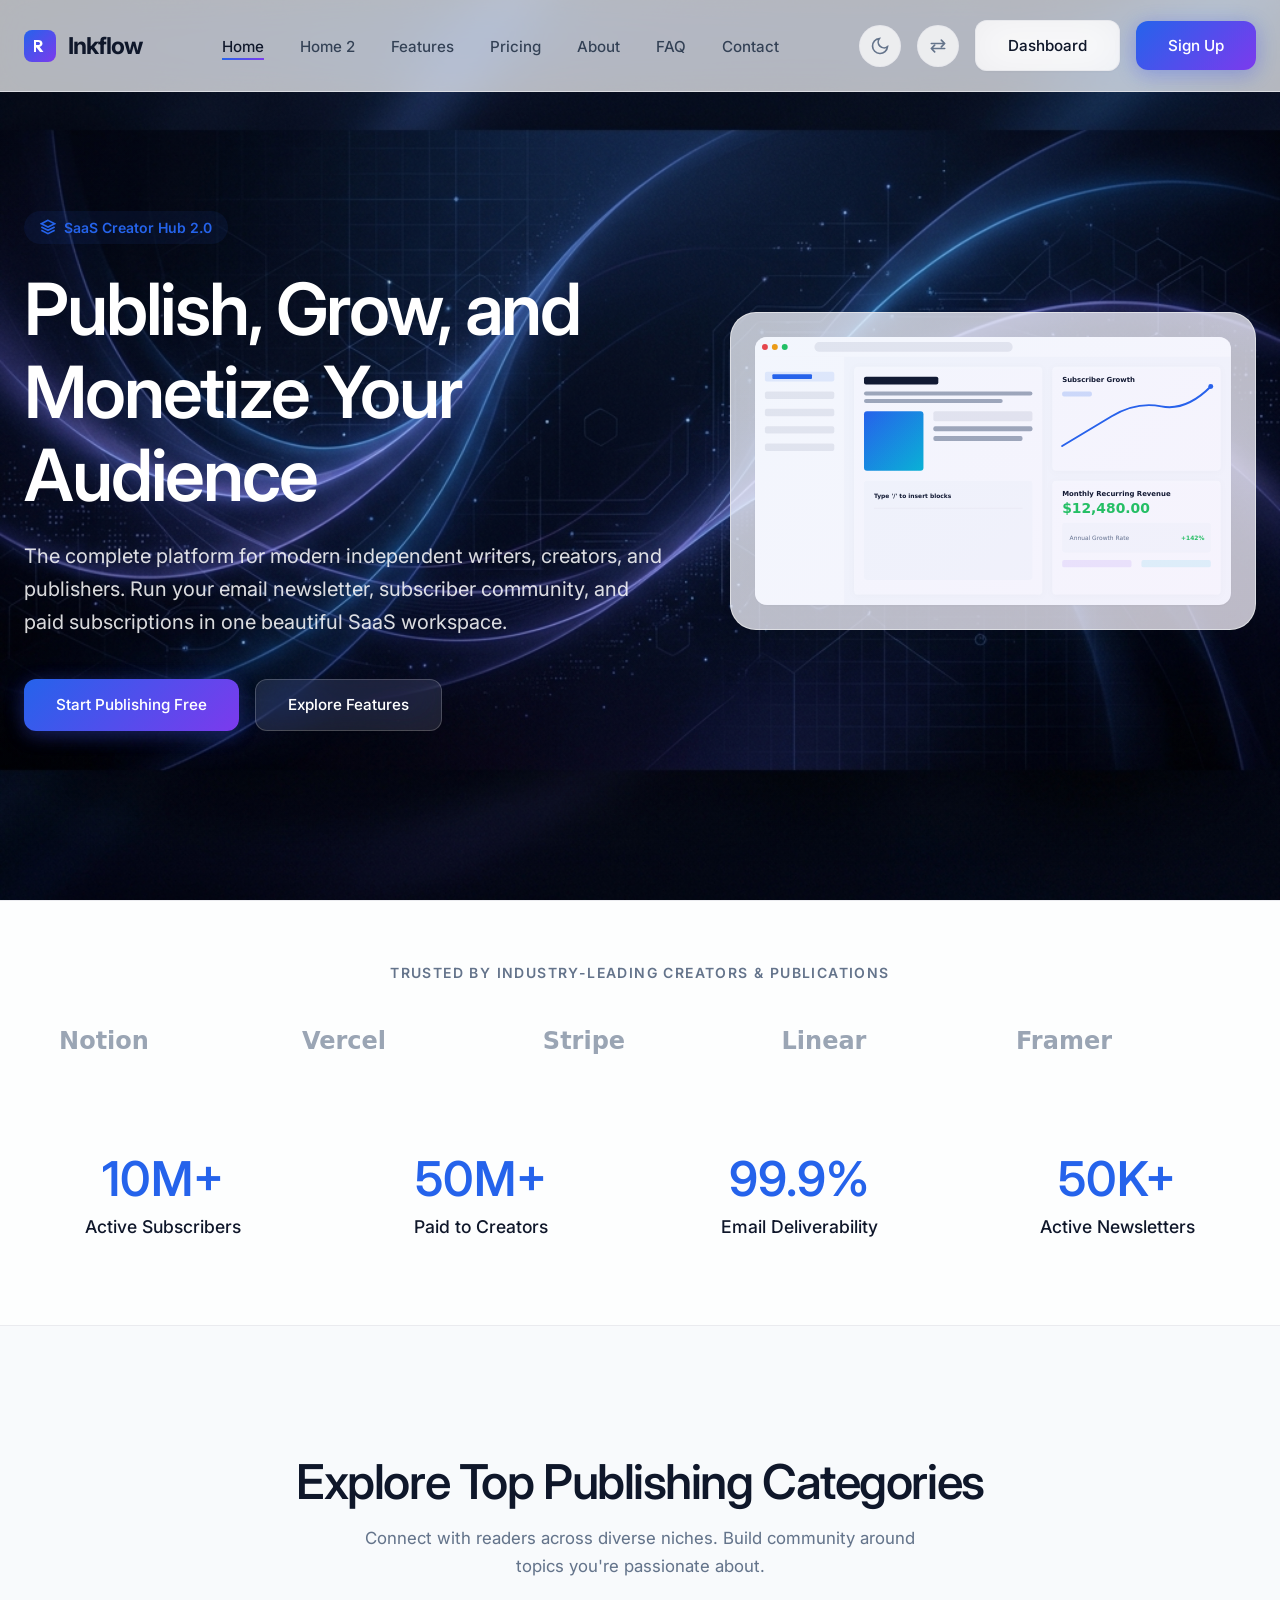
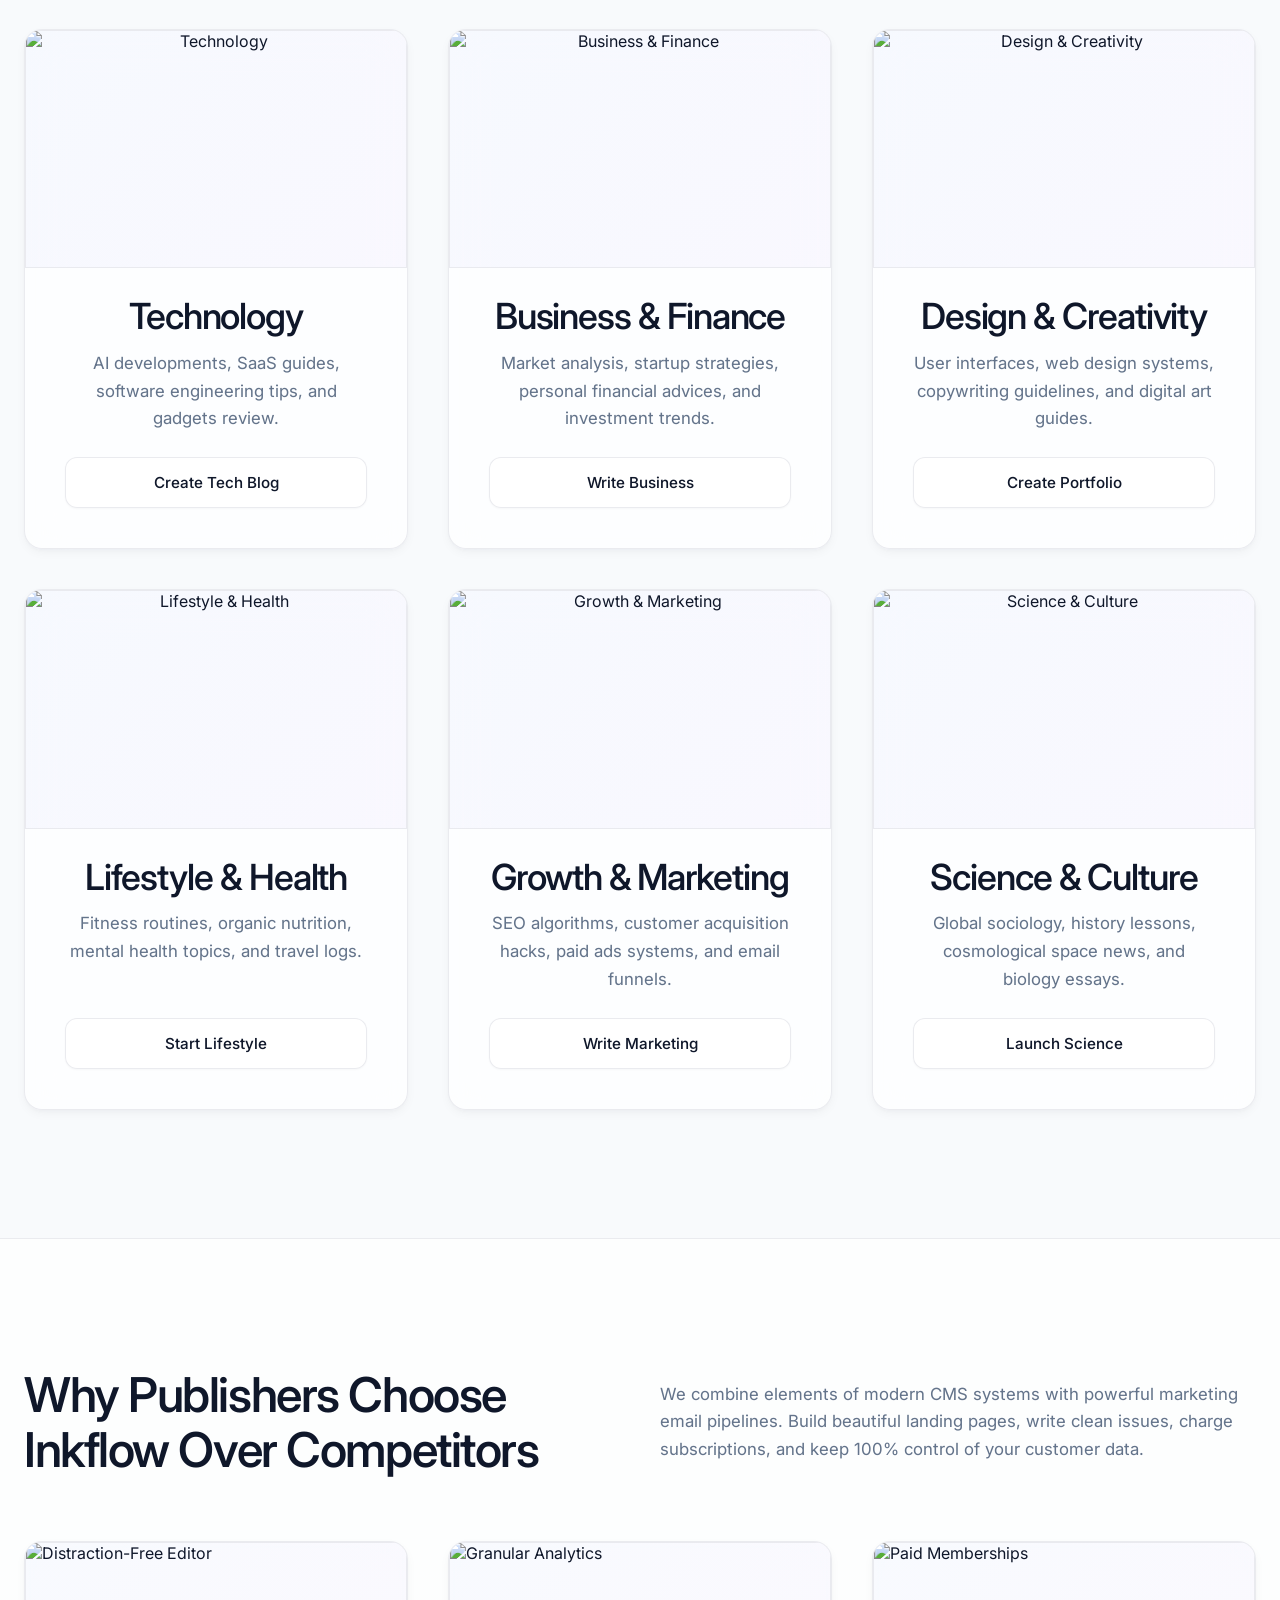
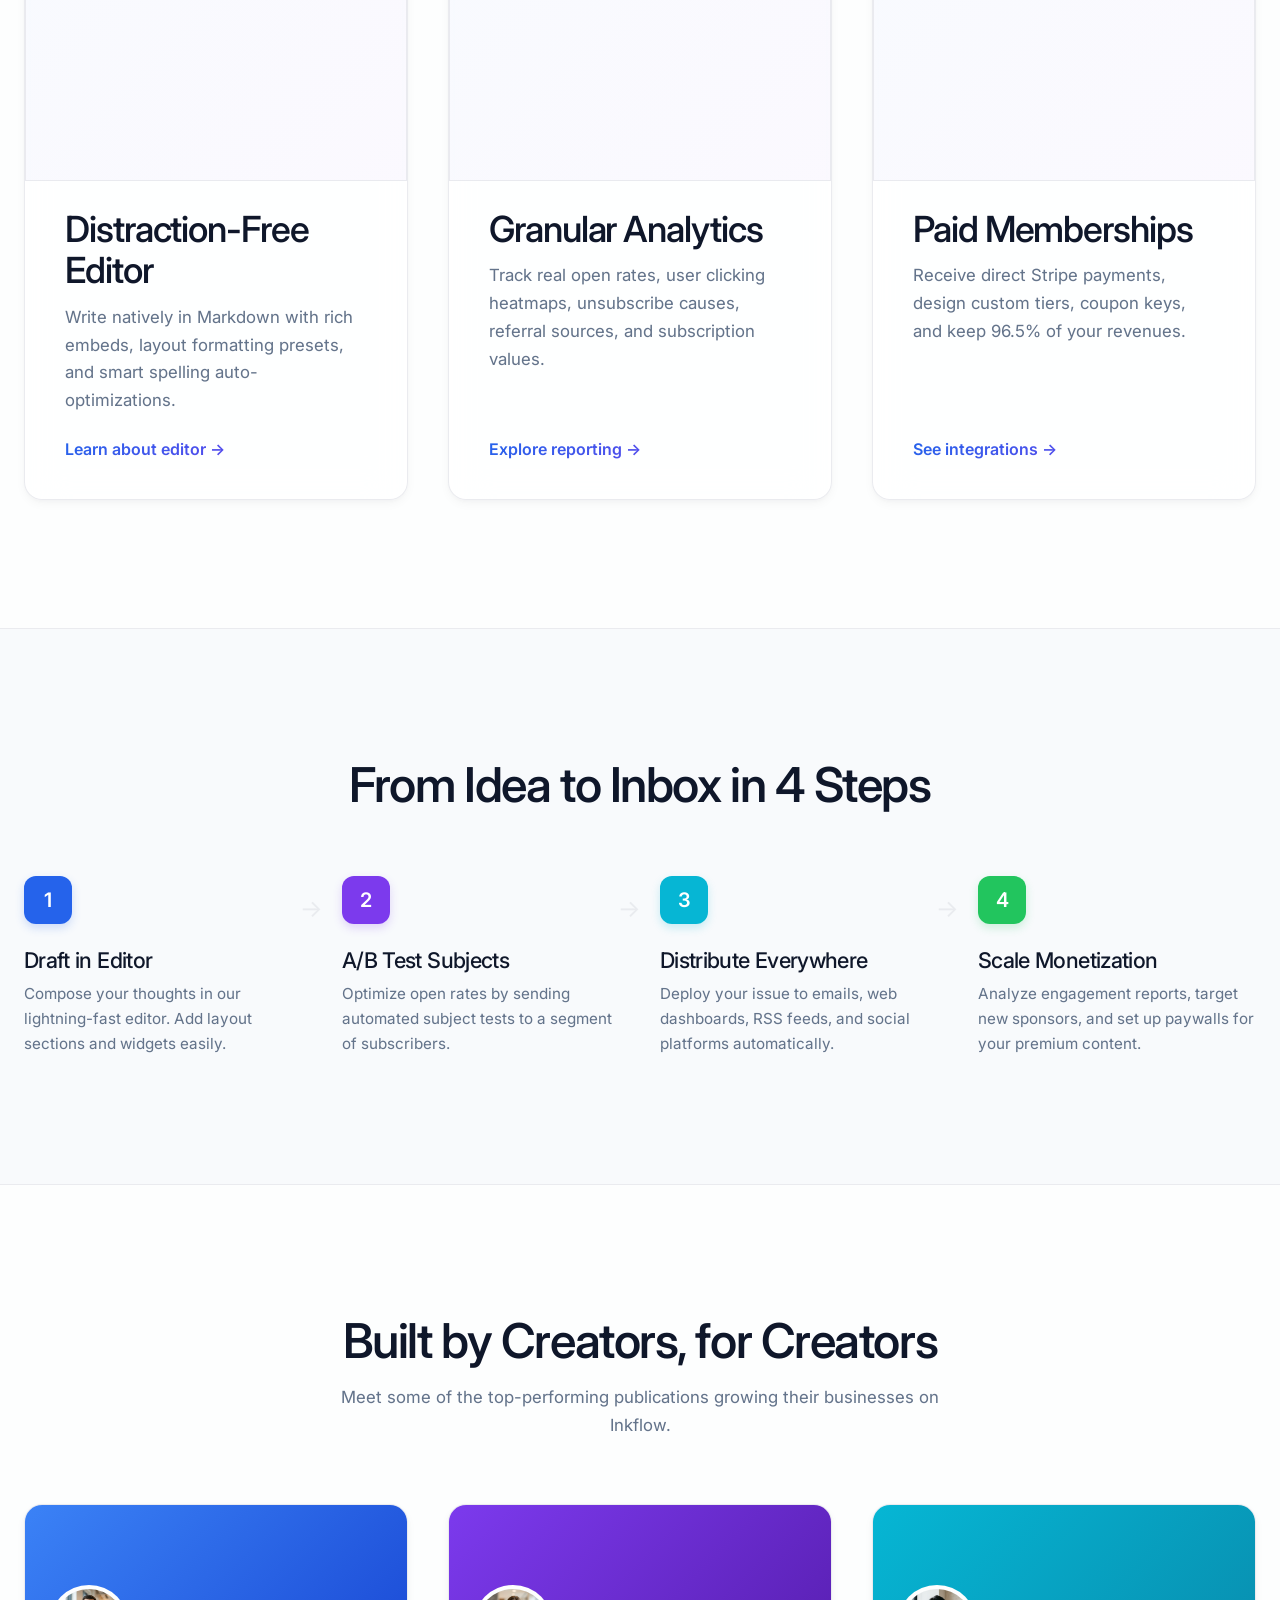
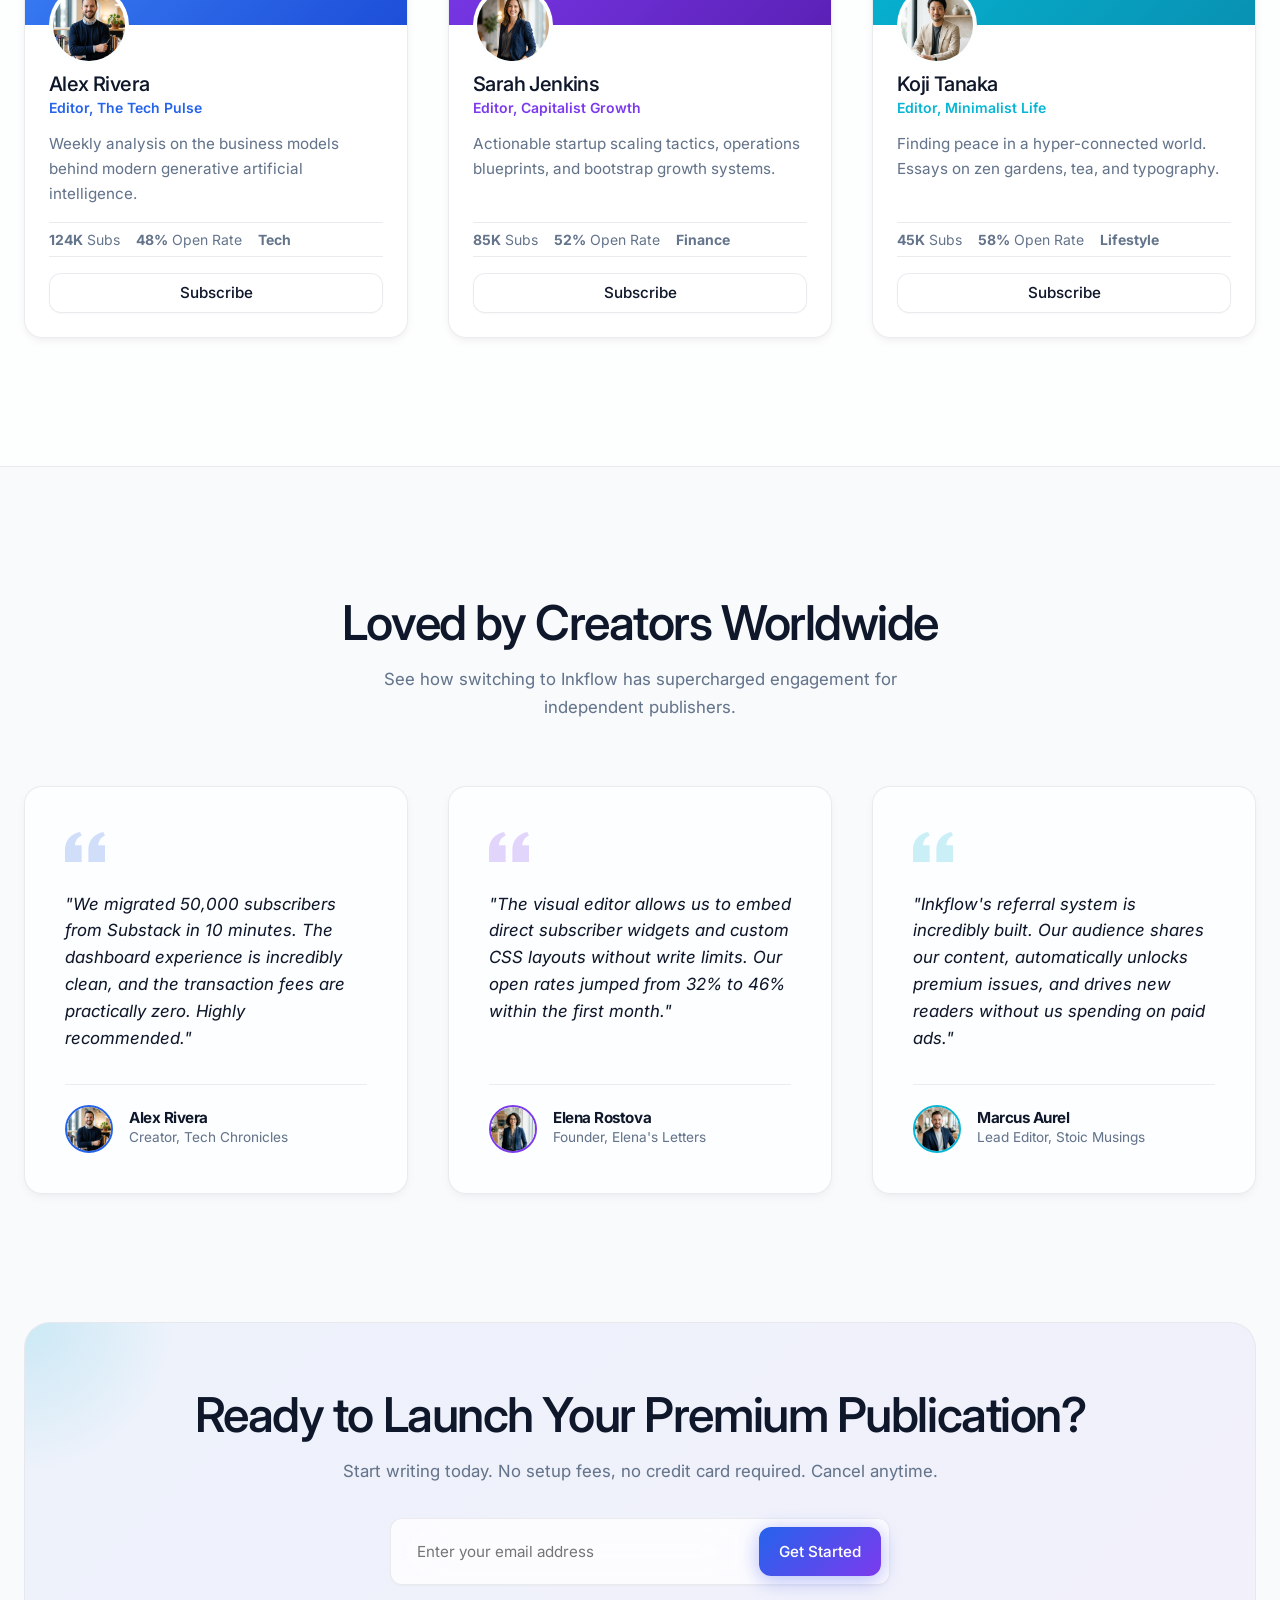
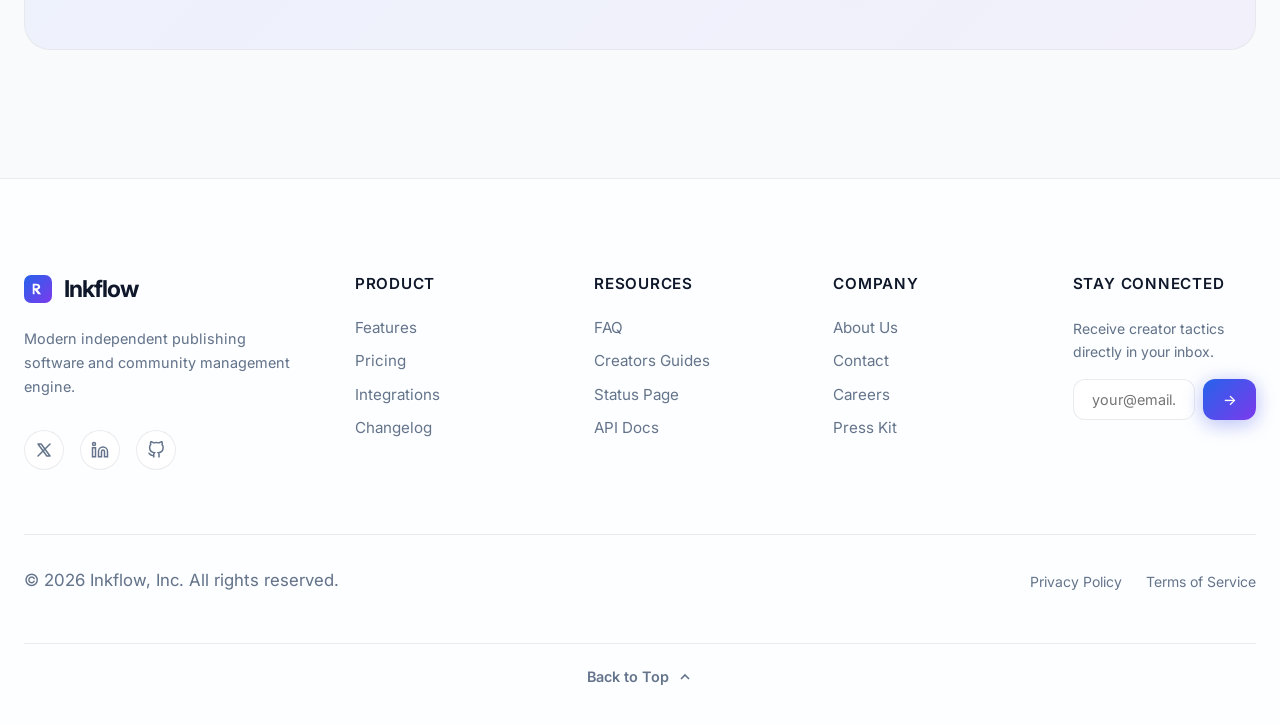
==== commit c5011976: "sac" ====
--- a/index.html
+++ b/index.html
@@ -10,22 +10,43 @@
   <style>
     /* Unique Home Page Styles */
     .hero-section {
-      padding-top: clamp(6rem, 10vw, 10rem);
-      padding-bottom: clamp(4rem, 8vw, 6rem);
-      text-align: center;
+      padding-top: clamp(8rem, 12vw, 11rem);
+      padding-bottom: clamp(5rem, 9vw, 7rem);
       position: relative;
       background: linear-gradient(180deg, rgba(15, 23, 42, 0.2) 0%, rgba(248, 250, 252, 0) 100%), url('assets/image/hero_bg.png');
       background-size: cover;
       background-position: center;
+      min-height: 100vh;
+      display: flex;
+      align-items: center;
     }
     [data-theme="dark"] .hero-section {
       background: linear-gradient(180deg, rgba(11, 15, 25, 0.4) 0%, rgba(11, 15, 25, 0) 100%), url('assets/image/hero_bg.png');
       background-size: cover;
       background-position: center;
     }
+    .hero-split-grid {
+      display: grid;
+      grid-template-columns: 1.1fr 0.9fr;
+      gap: 4rem;
+      align-items: center;
+      width: 100%;
+    }
+    @media (max-width: 992px) {
+      .hero-split-grid {
+        grid-template-columns: 1fr;
+        text-align: center;
+        gap: 3rem;
+      }
+    }
     .hero-content {
-      max-width: 800px;
-      margin: 0 auto 4rem;
+      max-width: 100%;
+      text-align: start;
+    }
+    @media (max-width: 992px) {
+      .hero-content {
+        text-align: center;
+      }
     }
     .hero-tagline {
       display: inline-flex;
@@ -50,13 +71,18 @@
     }
     .hero-actions {
       display: flex;
-      justify-content: center;
+      justify-content: flex-start;
       gap: 1rem;
       flex-wrap: wrap;
     }
+    @media (max-width: 992px) {
+      .hero-actions {
+        justify-content: center;
+      }
+    }
     .hero-illustration {
-      max-width: 1000px;
-      margin: 0 auto;
+      width: 100%;
+      max-width: 100%;
       border-radius: var(--radius-xl);
       border: 1px solid var(--color-border);
       box-shadow: var(--shadow-premium);
@@ -377,7 +403,7 @@
 
     <!-- SECTION 1: HERO BANNER -->
     <section class="hero-section">
-      <div class="container">
+      <div class="container hero-split-grid">
         <div class="hero-content reveal">
           <span class="hero-tagline">
             <svg viewBox="0 0 24 24" fill="none" stroke="currentColor" stroke-width="2.5" style="width:16px; height:16px;">
--- a/assets/css/style.css
+++ b/assets/css/style.css
@@ -420,9 +420,13 @@
 .nav-link {
   font-weight: var(--fw-nav);
   font-size: 0.95rem;
-  color: var(--color-muted);
+  color: #334155;
   position: relative;
   padding-block: 0.25rem;
+}
+
+[data-theme="dark"] .nav-link {
+  color: var(--color-muted);
 }
 
 .nav-link:hover, .nav-link.active {
@@ -1315,8 +1319,8 @@
 /* Floating Auth Toggles */
 .auth-floating-actions {
   position: absolute;
-  top: 1.5rem;
-  right: 1.5rem;
+  top: 2rem;
+  right: 2rem;
   display: flex;
   gap: 1rem;
   z-index: 100;
@@ -1324,7 +1328,7 @@
 
 html[dir="rtl"] .auth-floating-actions {
   right: auto;
-  left: 1.5rem;
+  left: 2rem;
 }
 
 /* Hover style for Auth switch links */
@@ -1360,3 +1364,134 @@
 .hero-section-home2 p {
   color: rgba(255, 255, 255, 0.85) !important;
 }
+
+/* ==========================================================================
+   14. CUSTOM RESPONSIVE ALIGNMENTS AND OVERRIDES
+   ========================================================================== */
+
+/* 2) Header padding and hero spacing on mobile/tablet */
+@media (max-width: 1024px) {
+  .sticky-header {
+    padding-block: 0.85rem;
+  }
+  .hero-section,
+  .hero-section-home2,
+  .hero-split {
+    padding-top: 9.5rem !important;
+  }
+}
+
+@media (max-width: 768px) {
+  .hero-section,
+  .hero-section-home2,
+  .hero-split {
+    padding-top: 8.5rem !important;
+  }
+}
+
+/* 4) Hover state for secondary buttons in dark hero sections */
+.hero-section .btn-secondary,
+.hero-section-home2 .btn-secondary,
+.hero-split .btn-secondary {
+  background-color: rgba(255, 255, 255, 0.1);
+  color: #FFFFFF;
+  border-color: rgba(255, 255, 255, 0.2);
+}
+
+.hero-section .btn-secondary:hover,
+.hero-section-home2 .btn-secondary:hover,
+.hero-split .btn-secondary:hover {
+  background-color: rgba(255, 255, 255, 0.2);
+  color: #FFFFFF;
+  border-color: #FFFFFF;
+}
+
+/* 5) Spacing between hero subtitle text and actions buttons */
+.hero-subtitle {
+  margin-bottom: 2.5rem !important;
+}
+
+/* 7) Align RTL and theme toggles in register/login pages on mobile (prevents overlapping) */
+@media (max-width: 768px) {
+  .auth-form-side {
+    padding-top: 6.5rem !important;
+  }
+}
+
+/* 8) Align navigation bar properly at 1024px (tablet landscape) */
+@media (max-width: 1200px) and (min-width: 993px) {
+  .nav-links {
+    gap: 1.25rem;
+  }
+  .nav-link {
+    font-size: 0.9rem;
+  }
+  .nav-actions {
+    gap: 0.75rem;
+  }
+  .nav-actions .btn {
+    padding: 0.6rem 1.15rem;
+    font-size: 0.875rem;
+  }
+  .toggle-btn {
+    width: 38px;
+    height: 38px;
+  }
+}
+
+/* Align mobile view properly - increase breakpoint to 992px to switch to hamburger drawer */
+@media (max-width: 992px) {
+  .nav-links, .nav-actions .btn {
+    display: none !important;
+  }
+  .hamburger-menu {
+    display: flex !important;
+  }
+}
+
+/* 10, 11, 12, 13, 14) Align odd/last cards to the center at 1024px */
+@media (max-width: 1024px) and (min-width: 769px) {
+  /* For 3-card grids */
+  .grid-3 > *:nth-child(3):last-child {
+    grid-column: 1 / span 2;
+    justify-self: center;
+    width: 100%;
+    max-width: calc(50% - 1.25rem);
+  }
+  
+  /* For 4-card grids */
+  .grid-4 > *:nth-child(4):last-child {
+    grid-column: 1 / span 3;
+    justify-self: center;
+    width: 100%;
+    max-width: calc((100% - 4rem) / 3);
+  }
+  
+  .workflow-grid > *:nth-child(4):last-child {
+    grid-column: 1 / span 3;
+    justify-self: center;
+    width: 100%;
+    max-width: calc((100% - 5rem) / 3);
+  }
+  
+  /* Hide workflow step arrows to prevent misalignment */
+  .workflow-step::after {
+    display: none !important;
+  }
+}
+
+/* 15) Mobile/tablet logo inside auth glass card */
+.mobile-logo {
+  display: none !important;
+}
+
+@media (max-width: 992px) {
+  .mobile-logo {
+    display: flex !important;
+    justify-content: center;
+    align-items: center;
+    color: var(--color-text) !important;
+    margin-bottom: 2rem;
+  }
+}
+
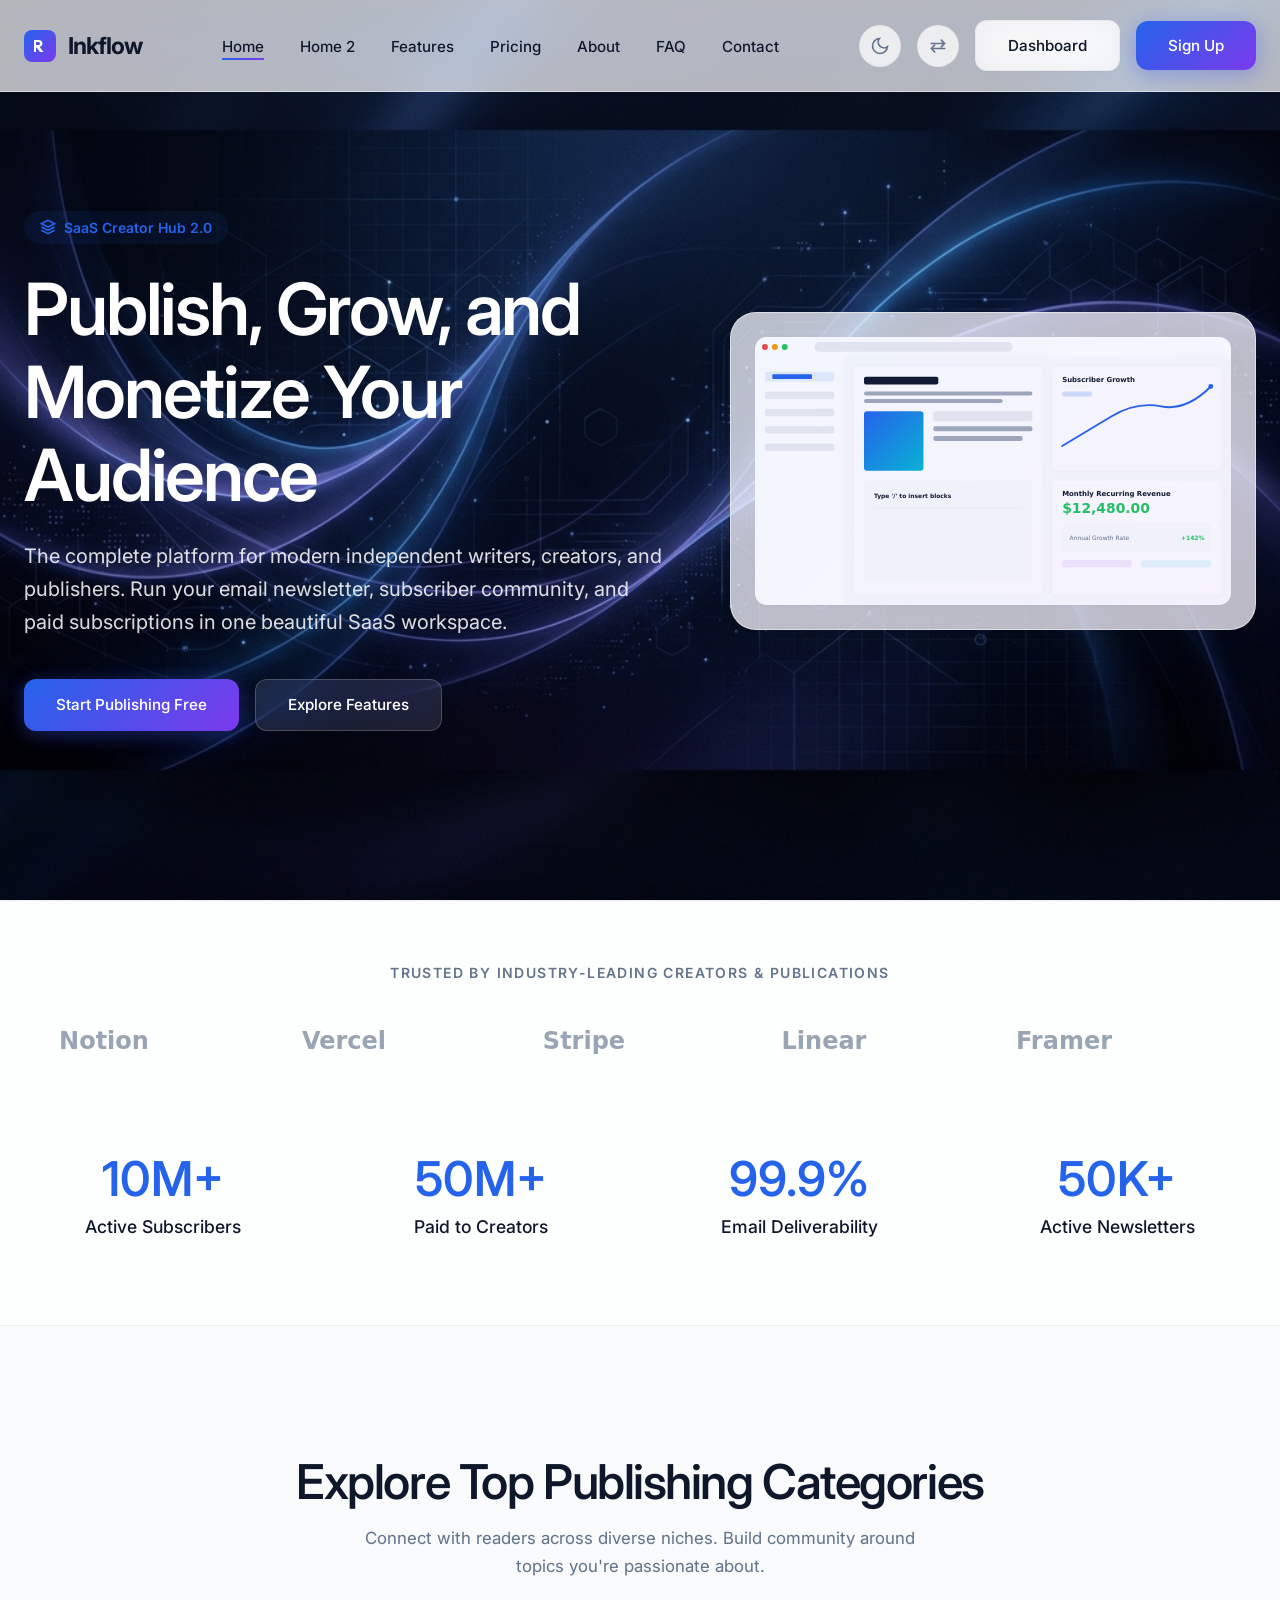
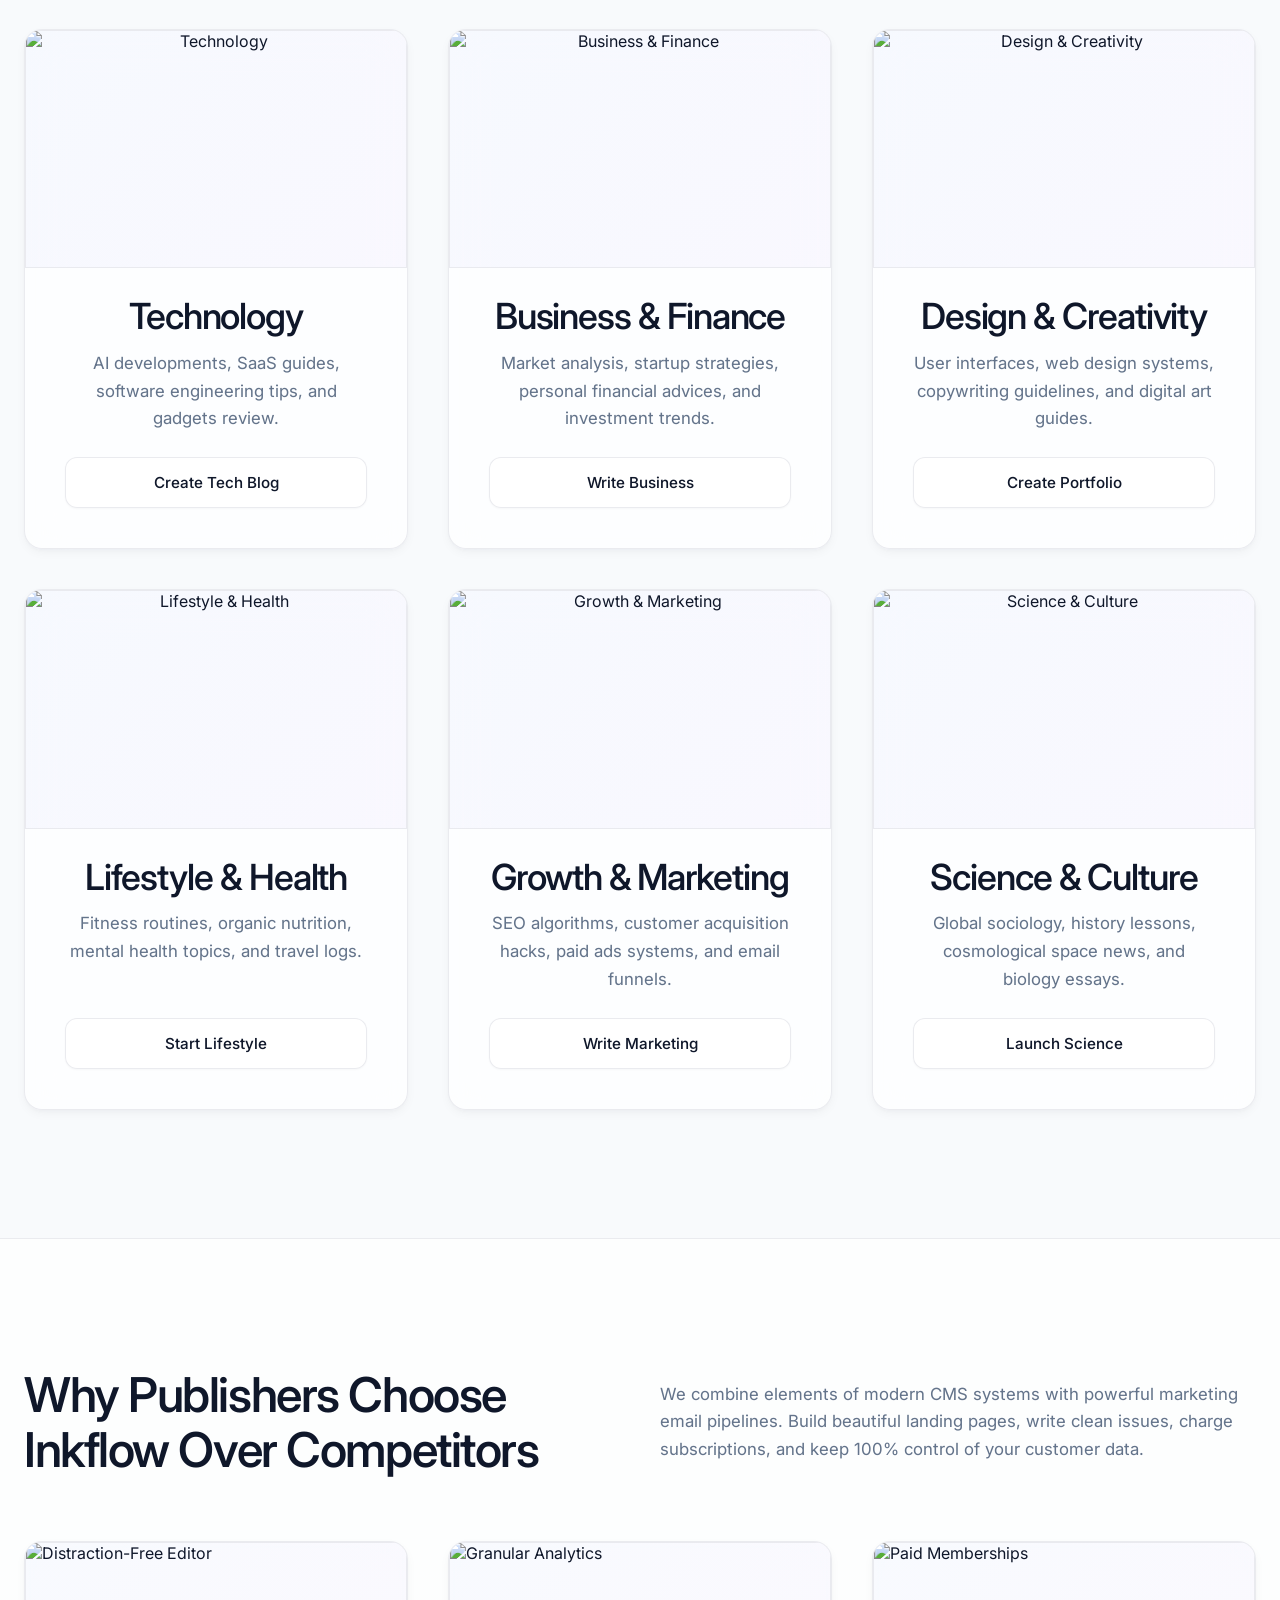
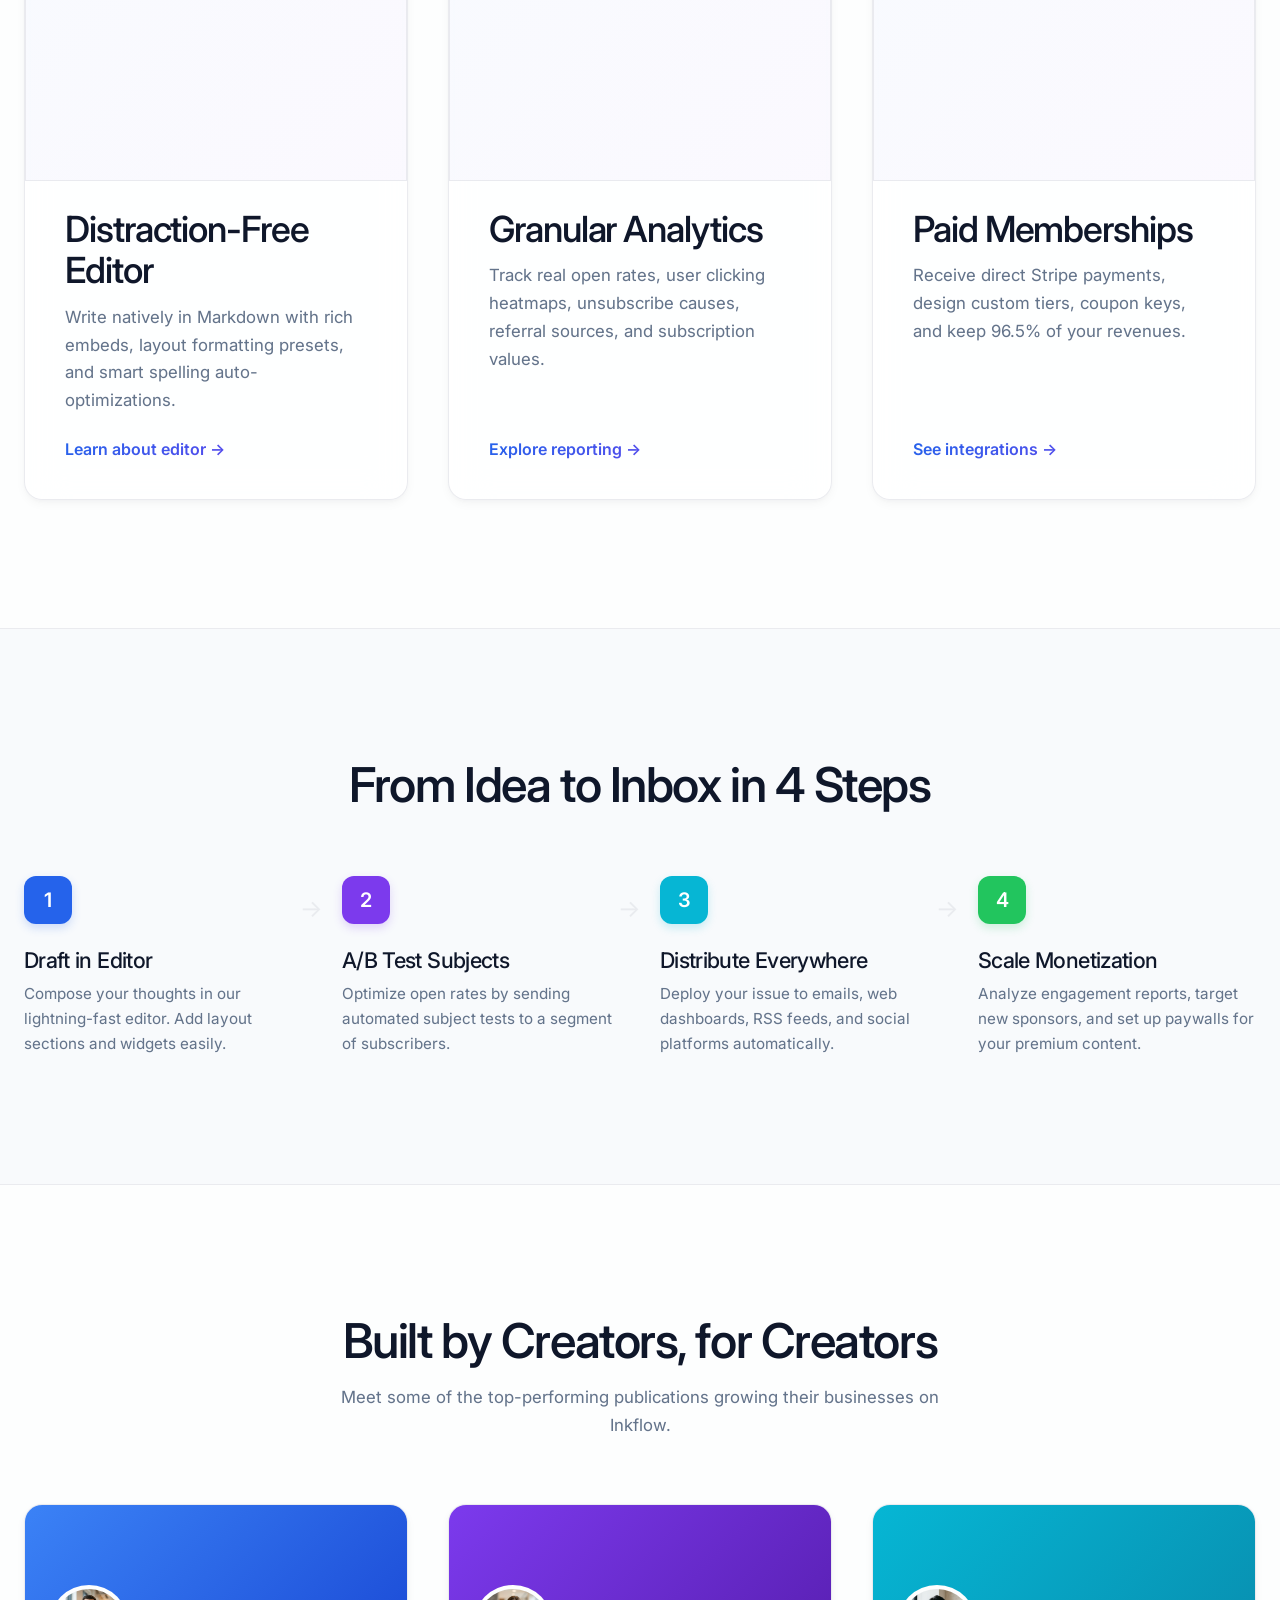
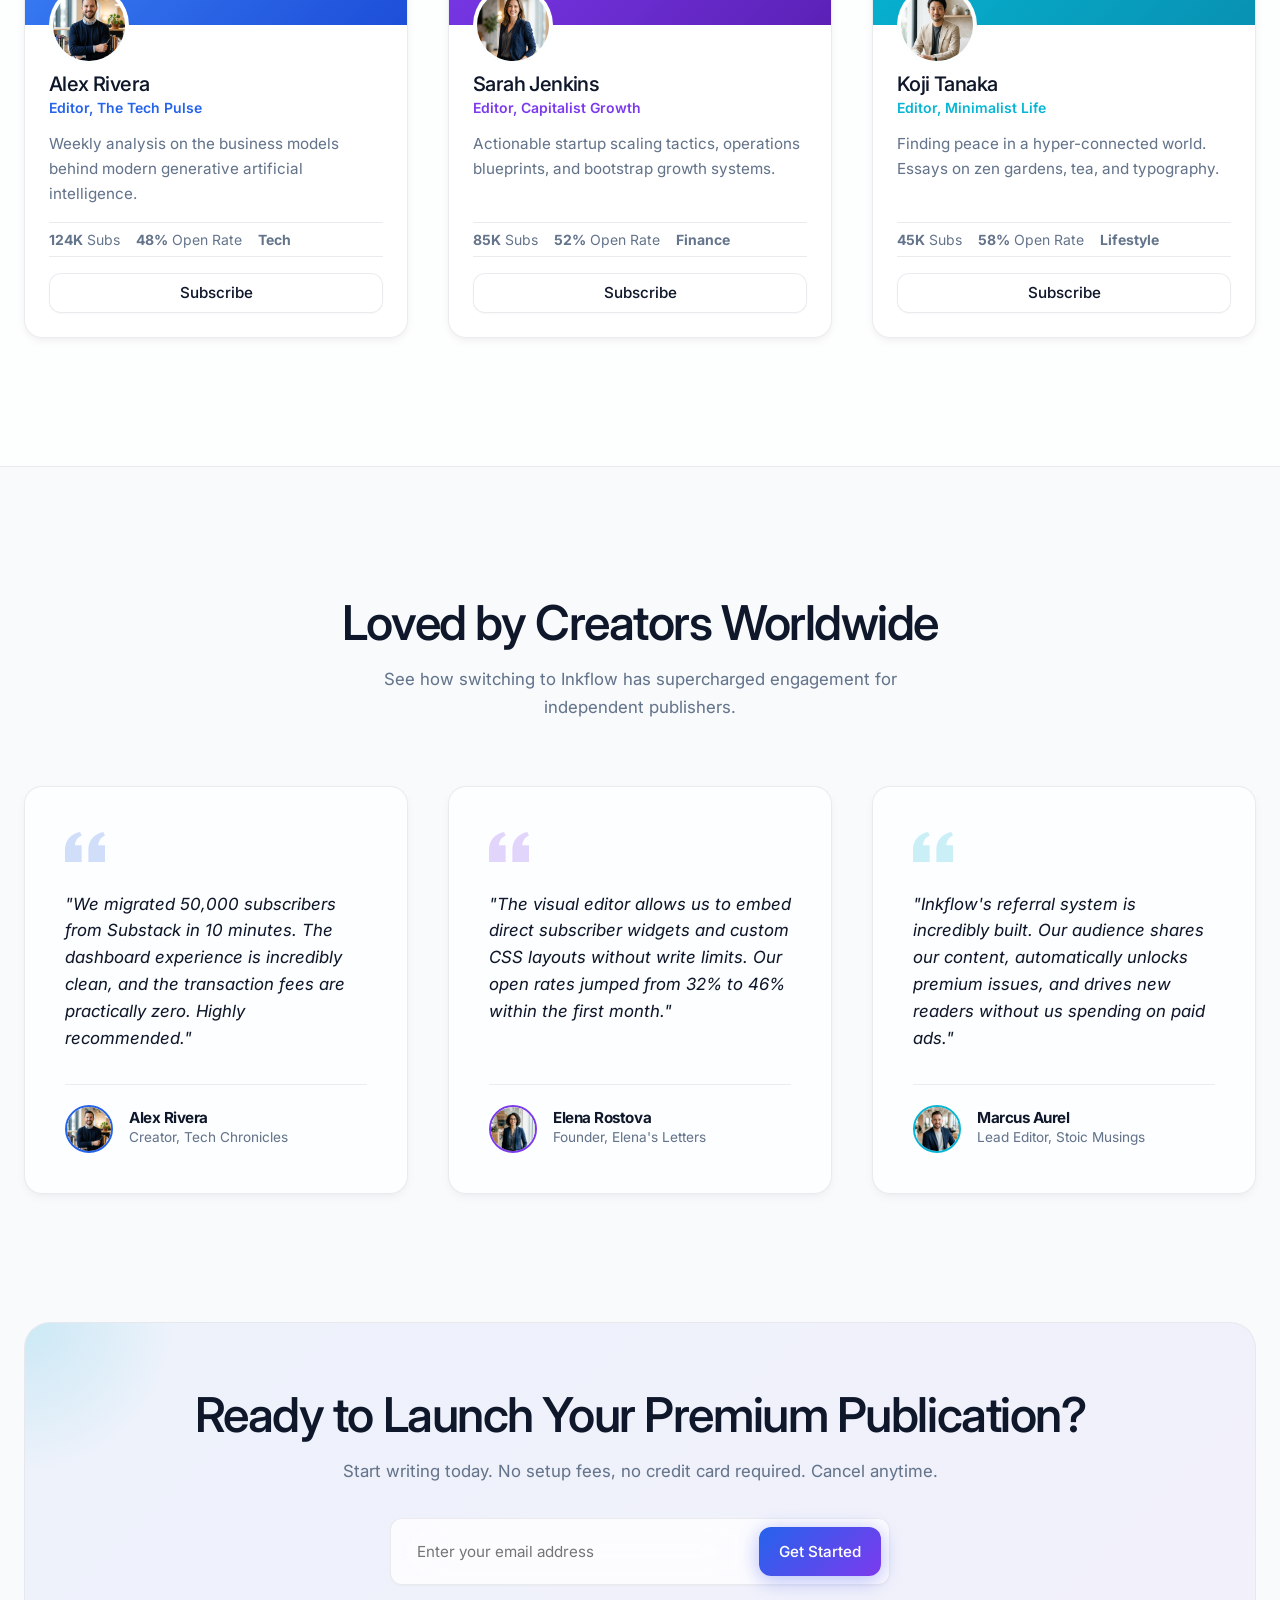
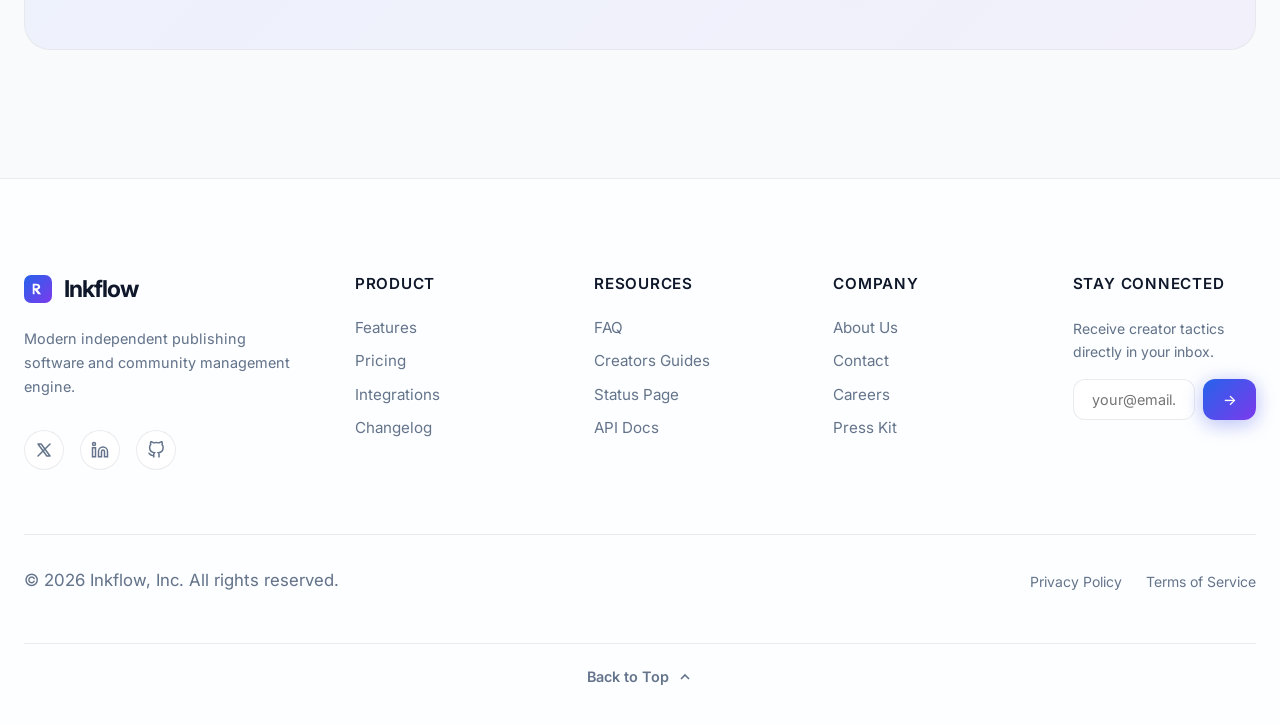
==== commit e98f6411: "c" ====
--- a/index.html
+++ b/index.html
@@ -116,13 +116,16 @@
     }
     .stats-grid {
       margin-top: 4rem;
-      display: grid;
-      grid-template-columns: repeat(auto-fit, minmax(220px, 1fr));
+      display: flex;
+      flex-wrap: wrap;
+      justify-content: center;
       gap: 2.5rem;
       text-align: center;
     }
     .stat-card {
       padding: 1.5rem;
+      flex: 1 1 220px;
+      max-width: 280px;
     }
     .stat-number {
       font-size: 3rem;
--- a/assets/css/style.css
+++ b/assets/css/style.css
@@ -420,7 +420,7 @@
 .nav-link {
   font-weight: var(--fw-nav);
   font-size: 0.95rem;
-  color: #334155;
+  color: var(--color-text);
   position: relative;
   padding-block: 0.25rem;
 }
@@ -1377,7 +1377,7 @@
   .hero-section,
   .hero-section-home2,
   .hero-split {
-    padding-top: 9.5rem !important;
+    padding-top: 6.5rem !important;
   }
 }
 
@@ -1385,7 +1385,7 @@
   .hero-section,
   .hero-section-home2,
   .hero-split {
-    padding-top: 8.5rem !important;
+    padding-top: 5.5rem !important;
   }
 }
 
